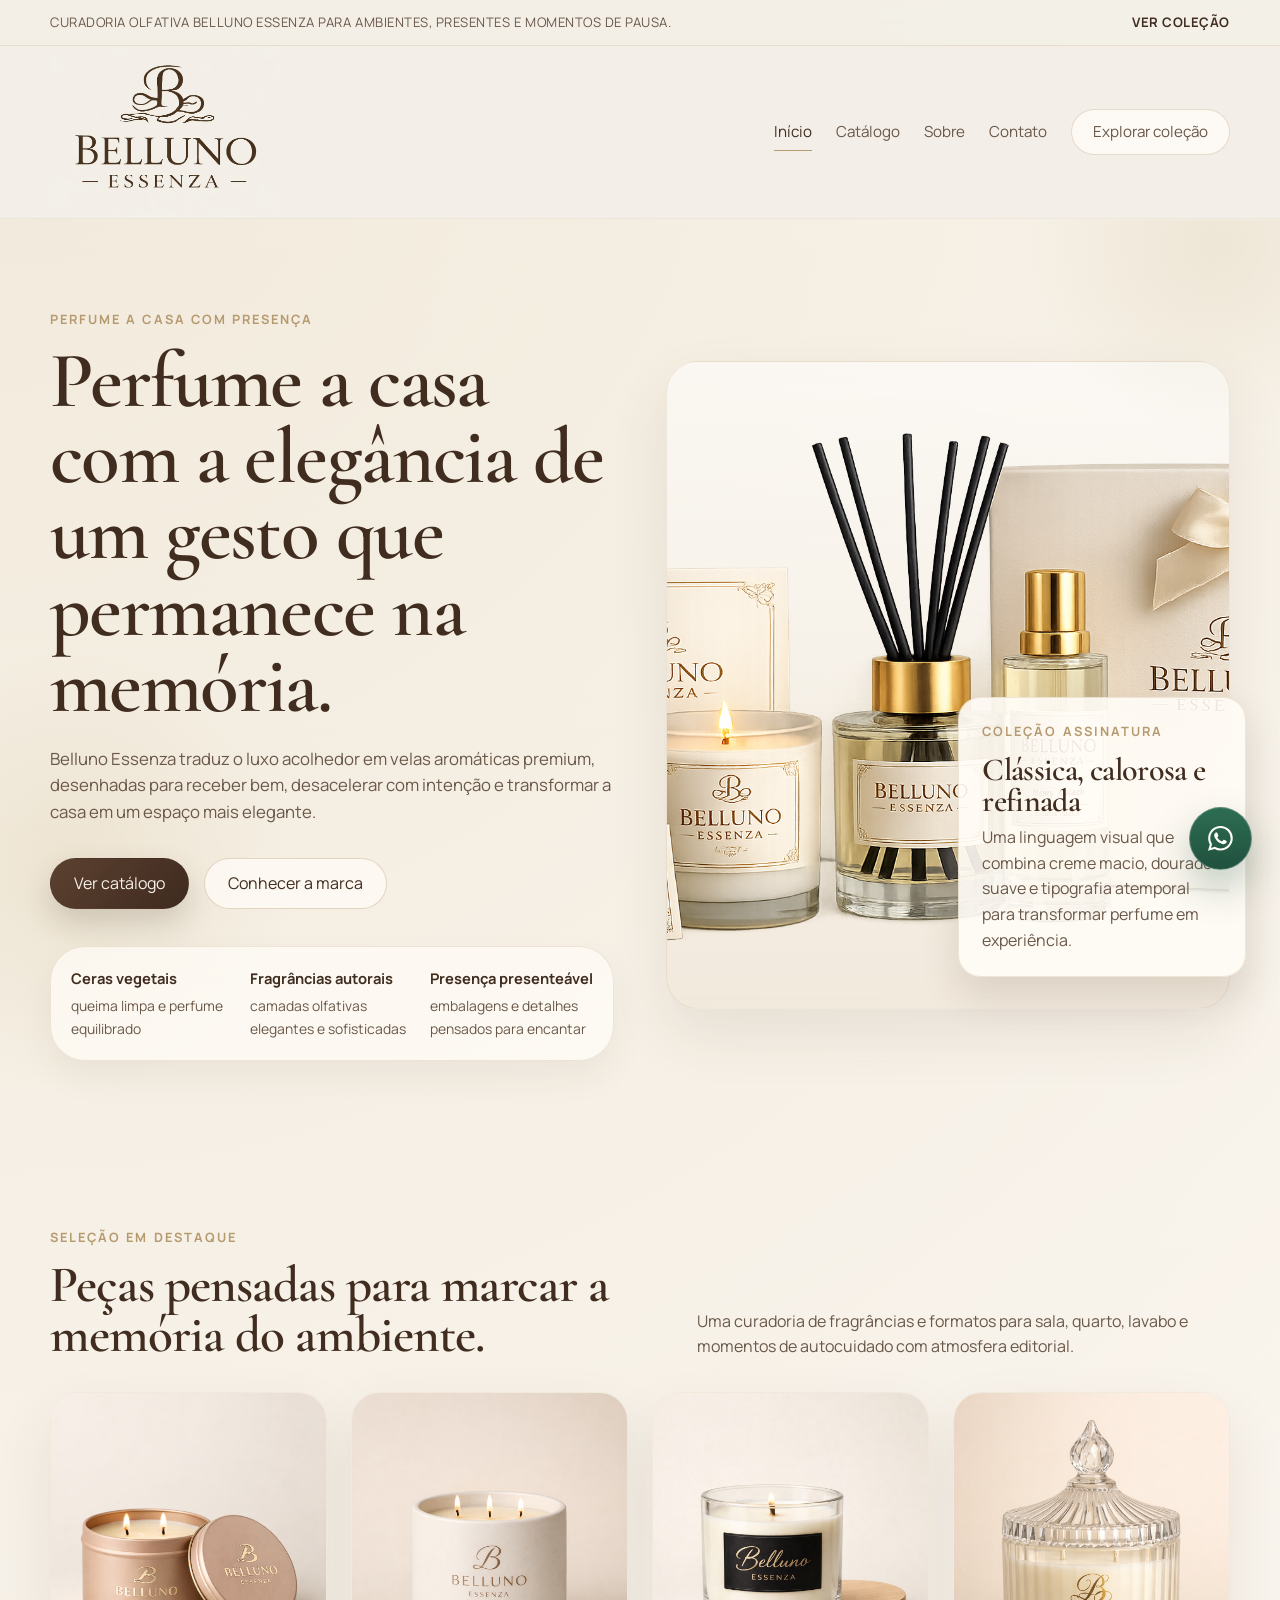
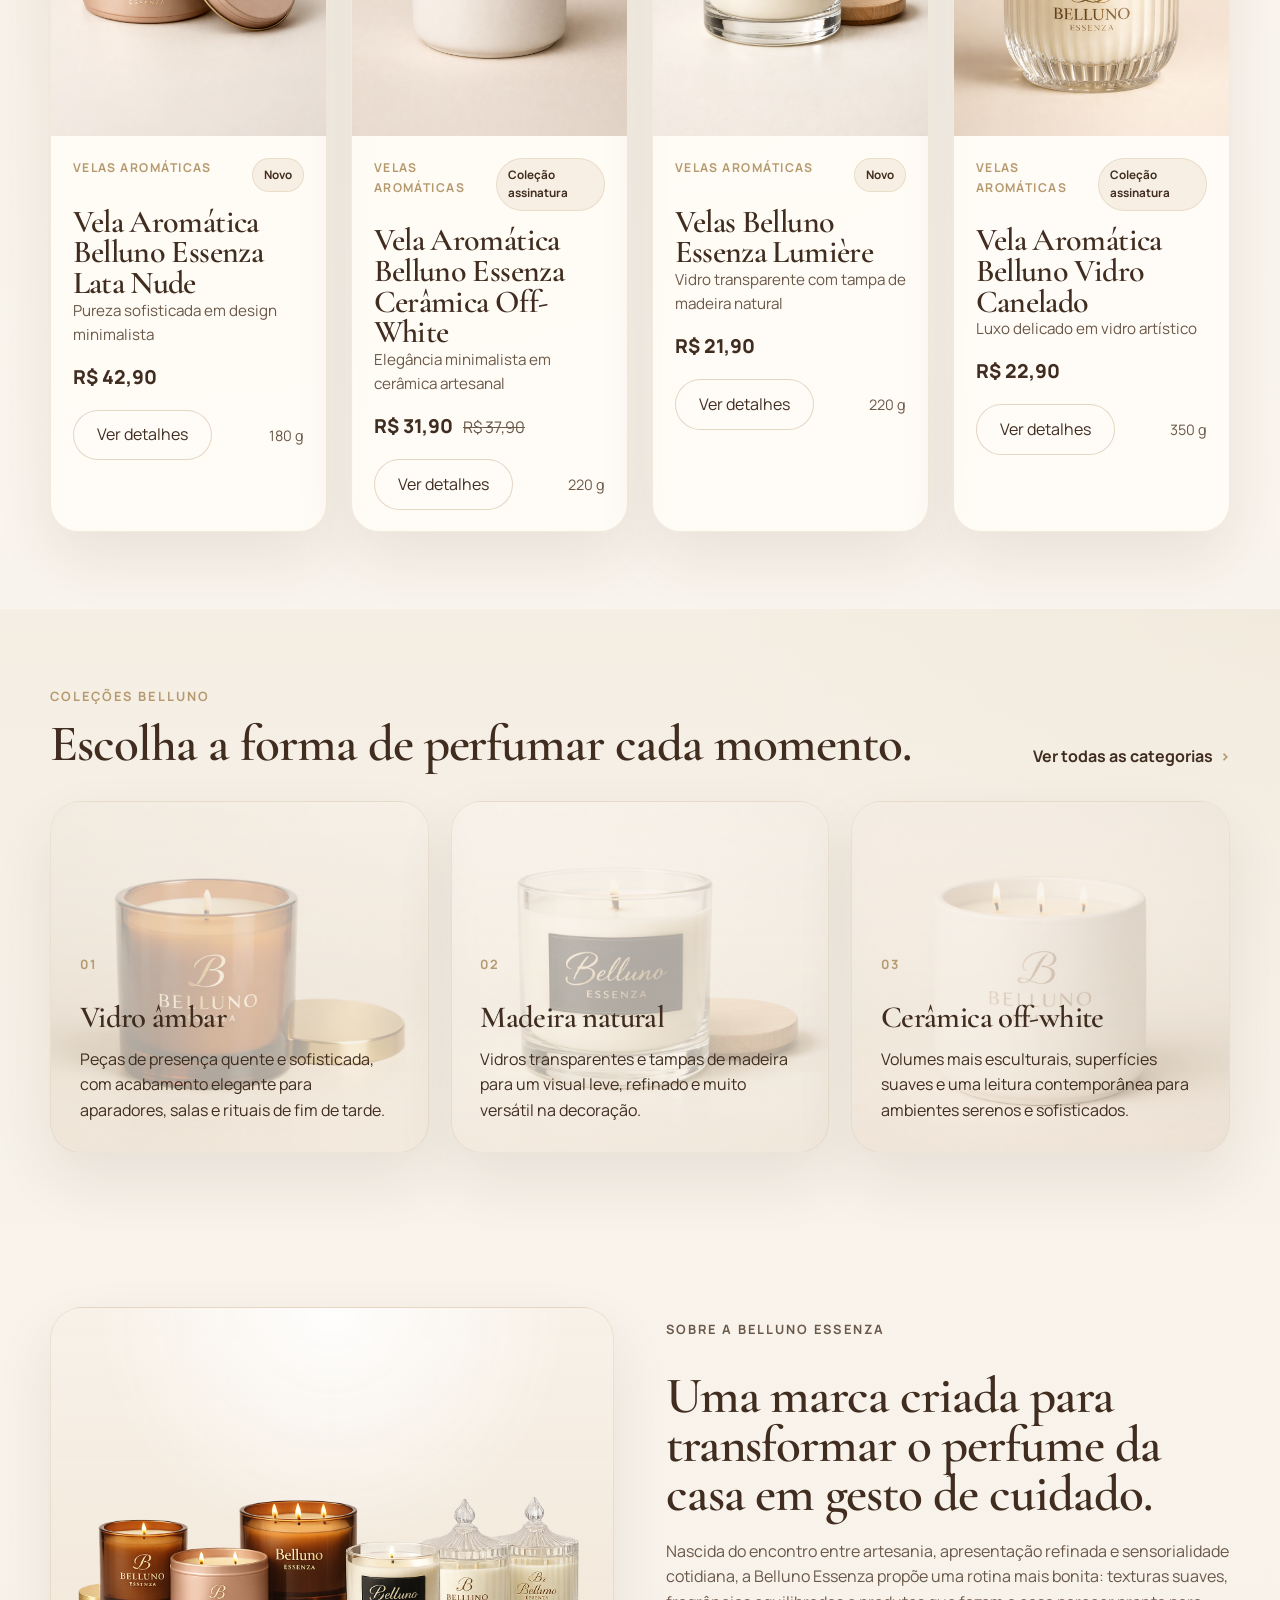
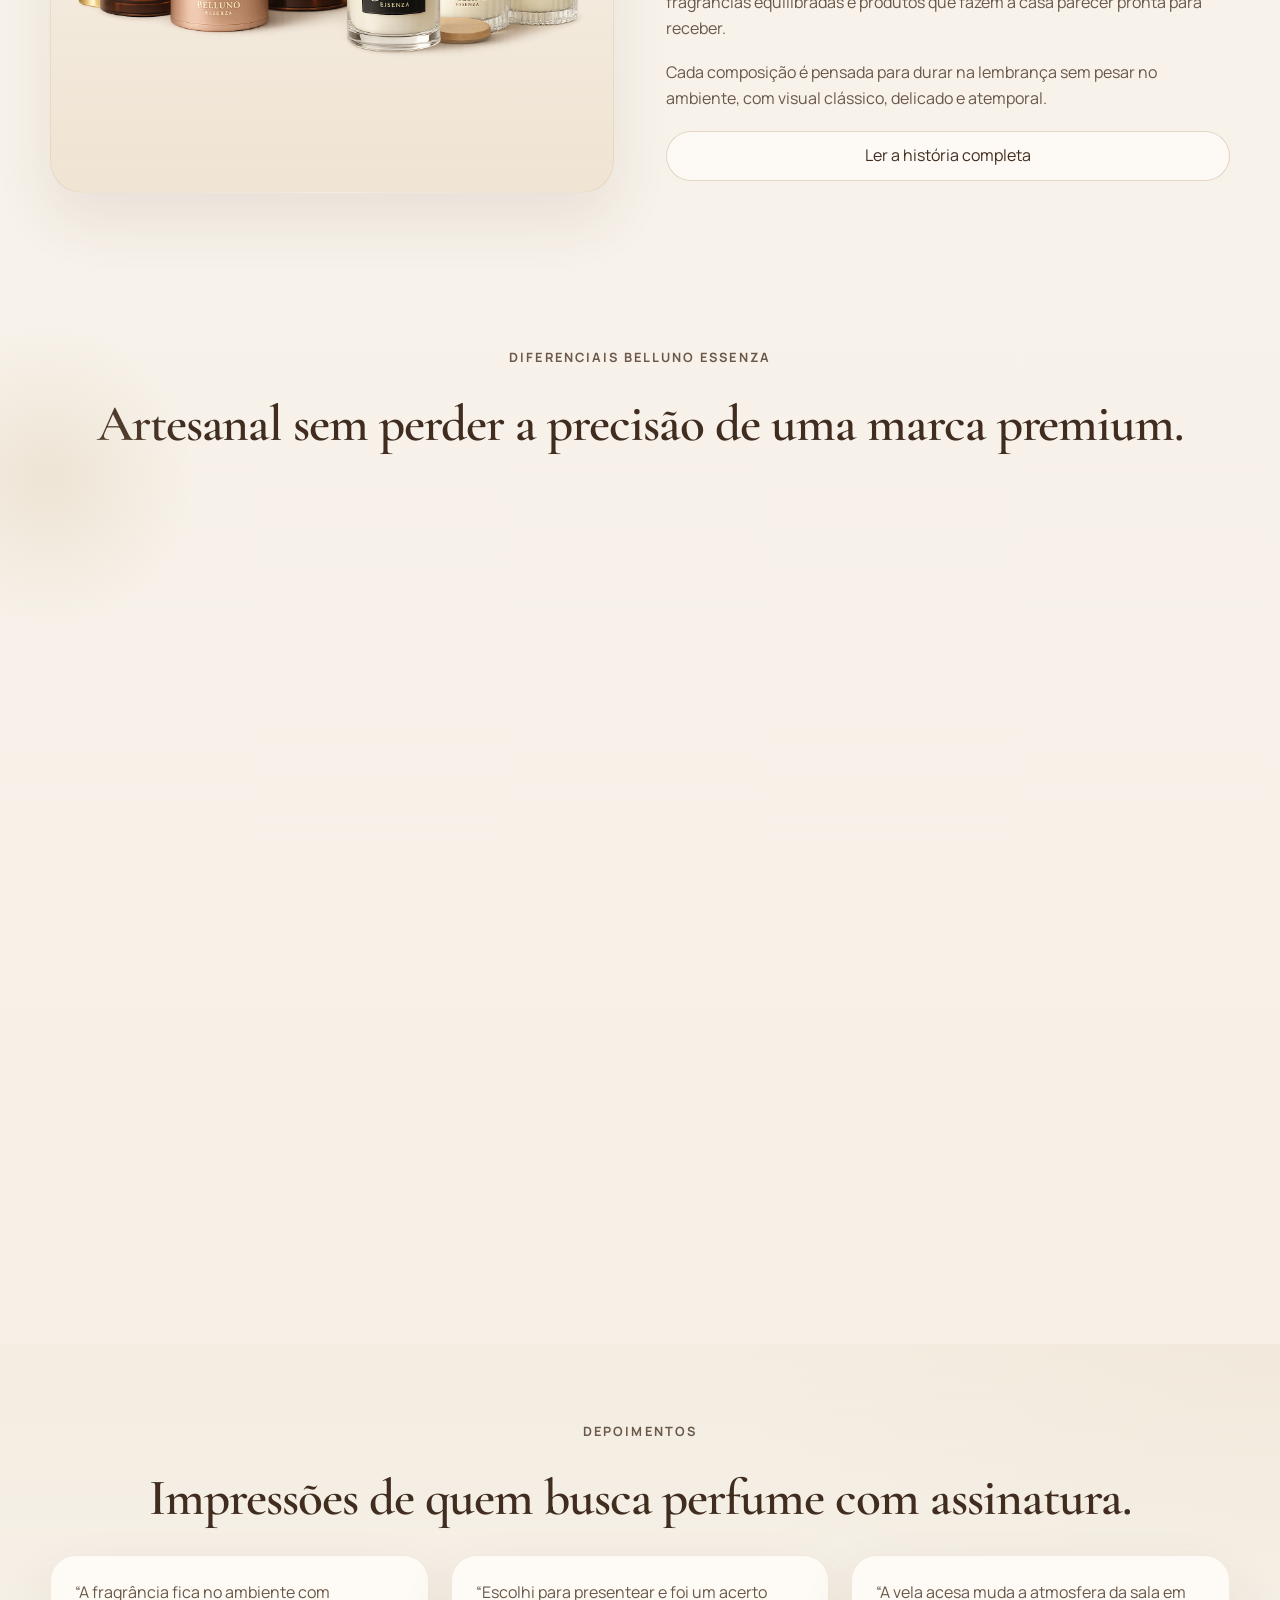
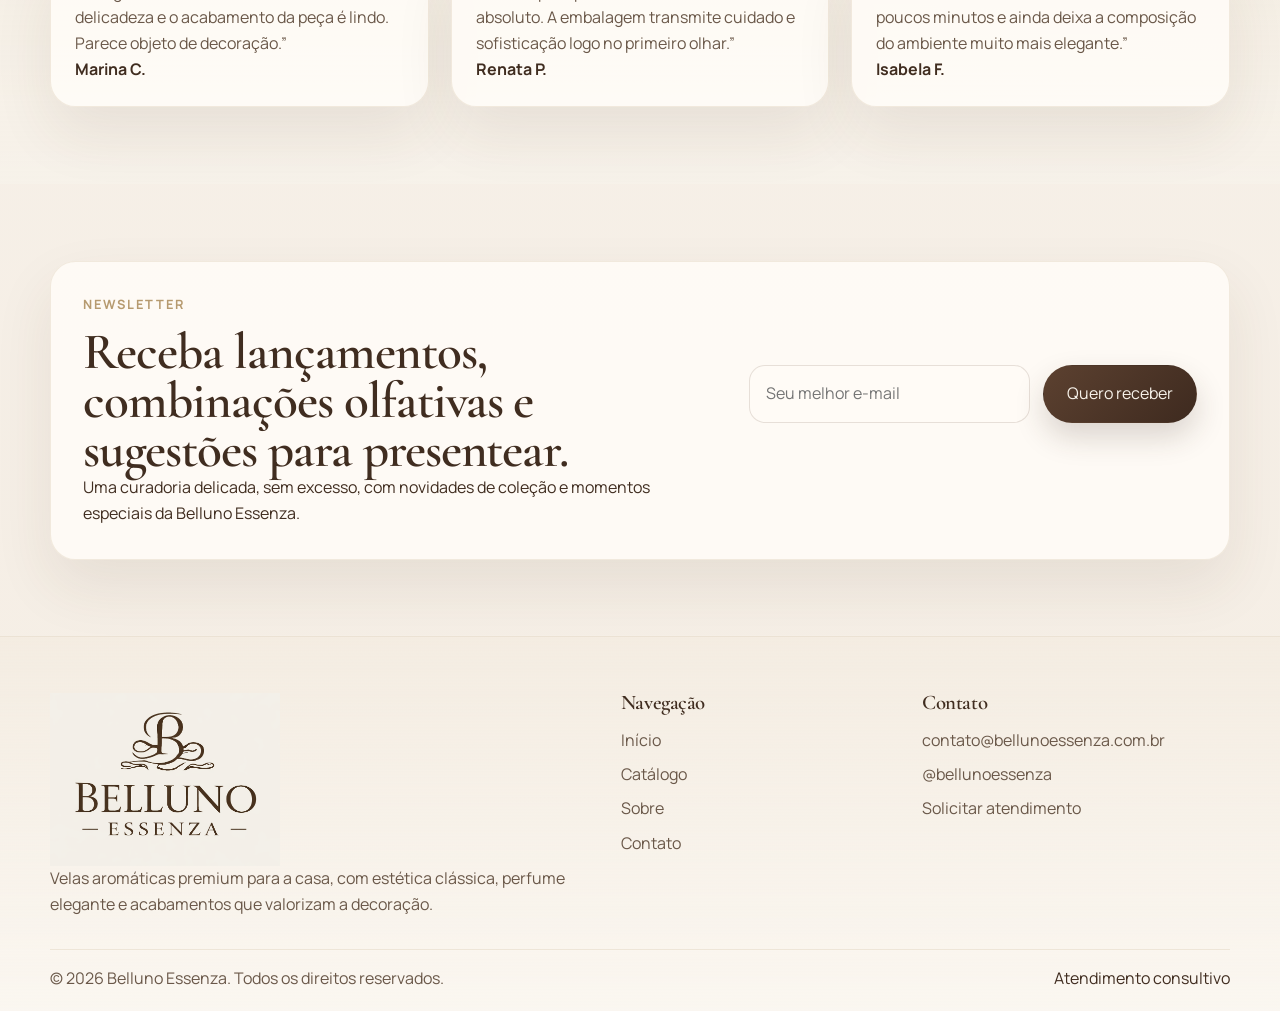
==== index.html @ 07e6264b "Initial website" ====
<!DOCTYPE html>
<html lang="pt-BR">
<head>
  <meta charset="UTF-8">
  <meta name="viewport" content="width=device-width, initial-scale=1.0">
  <title>Belluno Essenza | Velas aromáticas premium para a casa</title>
  <meta name="description" content="Belluno Essenza reúne velas aromáticas premium em vidro, cerâmica e acabamentos refinados para perfumar a casa com elegância.">
  <link rel="canonical" href="https://www.bellunoessenza.com.br/">
  <meta property="og:type" content="website">
  <meta property="og:site_name" content="Belluno Essenza">
  <meta property="og:title" content="Belluno Essenza | Velas aromáticas premium para a casa">
  <meta property="og:description" content="Coleções sensoriais com estética clássica, acabamentos refinados e presença sofisticada para presentear e perfumar a casa.">
  <meta property="og:url" content="https://www.bellunoessenza.com.br/">
  <meta property="og:image" content="https://www.bellunoessenza.com.br/assets/branding/hero-lifestyle.png">
  <meta name="twitter:card" content="summary_large_image">
  <link rel="icon" type="image/png" href="assets/icons/favicon.png">
  <link rel="preconnect" href="https://fonts.googleapis.com">
  <link rel="preconnect" href="https://fonts.gstatic.com" crossorigin>
  <link href="https://fonts.googleapis.com/css2?family=Cormorant+Garamond:wght@400;500;600;700&family=Manrope:wght@400;500;600;700&display=swap" rel="stylesheet">
  <link rel="stylesheet" href="style.css">
  <script defer src="data/produtos-data.js"></script>
  <script defer src="main.js"></script>
  <script type="application/ld+json">
    {
      "@context": "https://schema.org",
      "@type": "Organization",
      "name": "Belluno Essenza",
      "url": "https://www.bellunoessenza.com.br/",
      "logo": "https://www.bellunoessenza.com.br/assets/branding/logo-principal.png",
      "email": "contato@bellunoessenza.com.br",
      "sameAs": [
        "https://www.instagram.com/bellunoessenza/"
      ]
    }
  </script>
</head>
<body data-page="home">
  <div class="topbar">
    <div class="container topbar-inner">
      <p>Curadoria olfativa Belluno Essenza para ambientes, presentes e momentos de pausa.</p>
      <a href="catalogo.html">Ver coleção</a>
    </div>
  </div>

  <header class="site-header" id="site-header">
    <div class="container header-inner">
      <a class="brand" href="index.html" aria-label="Belluno Essenza - página inicial">
        <img src="assets/branding/logo-principal.png" alt="Logo Belluno Essenza">
      </a>
      <button class="menu-toggle" type="button" aria-expanded="false" aria-controls="site-nav">
        <span></span>
        <span></span>
        <span></span>
        <span class="sr-only">Abrir menu</span>
      </button>
      <nav class="site-nav" id="site-nav" aria-label="Navegação principal">
        <a class="is-active" href="index.html">Início</a>
        <a href="catalogo.html">Catálogo</a>
        <a href="sobre.html">Sobre</a>
        <a href="contato.html">Contato</a>
        <a class="nav-cta" href="catalogo.html">Explorar coleção</a>
      </nav>
    </div>
  </header>

  <main>
    <section class="hero hero-home">
      <div class="container hero-grid">
        <div class="hero-copy reveal">
          <p class="eyebrow">Perfume a casa com presença</p>
          <h1>Perfume a casa com a elegância de um gesto que permanece na memória.</h1>
          <p class="hero-lead">Belluno Essenza traduz o luxo acolhedor em velas aromáticas premium, desenhadas para receber bem, desacelerar com intenção e transformar a casa em um espaço mais elegante.</p>
          <div class="hero-actions">
            <a class="button button-primary" href="catalogo.html">Ver catálogo</a>
            <a class="button button-secondary" href="sobre.html">Conhecer a marca</a>
          </div>
          <ul class="hero-metrics" aria-label="Diferenciais Belluno Essenza">
            <li>
              <strong>Ceras vegetais</strong>
              <span>queima limpa e perfume equilibrado</span>
            </li>
            <li>
              <strong>Fragrâncias autorais</strong>
              <span>camadas olfativas elegantes e sofisticadas</span>
            </li>
            <li>
              <strong>Presença presenteável</strong>
              <span>embalagens e detalhes pensados para encantar</span>
            </li>
          </ul>
        </div>
        <div class="hero-visual reveal">
          <div class="hero-image-frame">
            <img src="assets/branding/hero-lifestyle.png" alt="Coleção Belluno Essenza com vela, difusor e embalagem presenteável">
          </div>
          <div class="floating-note">
            <p class="note-label">Coleção assinatura</p>
            <h2>Clássica, calorosa e refinada</h2>
            <p>Uma linguagem visual que combina creme macio, dourado suave e tipografia atemporal para transformar perfume em experiência.</p>
          </div>
        </div>
      </div>
    </section>

    <section class="section">
      <div class="container">
        <div class="section-heading">
          <div>
            <p class="eyebrow">Seleção em destaque</p>
            <h2>Peças pensadas para marcar a memória do ambiente.</h2>
          </div>
          <p>Uma curadoria de fragrâncias e formatos para sala, quarto, lavabo e momentos de autocuidado com atmosfera editorial.</p>
        </div>
        <div id="featured-products" class="product-grid product-grid-featured" aria-live="polite"></div>
      </div>
    </section>

    <section class="section section-soft">
      <div class="container">
        <div class="section-heading">
          <div>
            <p class="eyebrow">Coleções Belluno</p>
            <h2>Escolha a forma de perfumar cada momento.</h2>
          </div>
          <a class="text-link" href="catalogo.html">Ver todas as categorias</a>
        </div>
        <div class="collection-grid">
          <a class="collection-card collection-card-candle reveal" href="catalogo.html?busca=ambar">
            <span class="collection-index">01</span>
            <h3>Vidro âmbar</h3>
            <p>Peças de presença quente e sofisticada, com acabamento elegante para aparadores, salas e rituais de fim de tarde.</p>
          </a>
          <a class="collection-card collection-card-diffuser reveal" href="catalogo.html?busca=madeira">
            <span class="collection-index">02</span>
            <h3>Madeira natural</h3>
            <p>Vidros transparentes e tampas de madeira para um visual leve, refinado e muito versátil na decoração.</p>
          </a>
          <a class="collection-card collection-card-spray reveal" href="catalogo.html?busca=ceramica">
            <span class="collection-index">03</span>
            <h3>Cerâmica off-white</h3>
            <p>Volumes mais esculturais, superfícies suaves e uma leitura contemporânea para ambientes serenos e sofisticados.</p>
          </a>
        </div>
      </div>
    </section>

    <section class="section">
      <div class="container split-layout">
        <div class="split-media split-media-collection reveal">
          <img src="assets/branding/colecao-completa.png" alt="Coleção completa Belluno Essenza em composição premium com a linha de produtos da marca">
        </div>
        <div class="split-copy reveal">
          <p class="eyebrow">Sobre a Belluno Essenza</p>
          <h2>Uma marca criada para transformar o perfume da casa em gesto de cuidado.</h2>
          <p>Nascida do encontro entre artesania, apresentação refinada e sensorialidade cotidiana, a Belluno Essenza propõe uma rotina mais bonita: texturas suaves, fragrâncias equilibradas e produtos que fazem a casa parecer pronta para receber.</p>
          <p>Cada composição é pensada para durar na lembrança sem pesar no ambiente, com visual clássico, delicado e atemporal.</p>
          <a class="button button-secondary" href="sobre.html">Ler a história completa</a>
        </div>
      </div>
    </section>

    <section class="section section-ornament">
      <div class="container">
        <div class="section-heading centered">
          <p class="eyebrow">Diferenciais Belluno Essenza</p>
          <h2>Artesanal sem perder a precisão de uma marca premium.</h2>
        </div>
        <div class="benefits-grid">
          <article class="benefit-card reveal">
            <h3>Estética clássica</h3>
            <p>Uma direção visual inspirada em etiquetas finas, marchetaria delicada e um luxo acolhedor que nunca parece excessivo.</p>
          </article>
          <article class="benefit-card reveal">
            <h3>Fragrâncias equilibradas</h3>
            <p>Notas de abertura luminosas, corpo elegante e fundo macio para perfumar o espaço com assinatura e sutileza.</p>
          </article>
          <article class="benefit-card reveal">
            <h3>Materiais selecionados</h3>
            <p>Ceras vegetais, pavios de boa performance e apresentação pensada para compor aparadores, mesas e lavabos.</p>
          </article>
          <article class="benefit-card reveal">
            <h3>Presente com intenção</h3>
            <p>Peças que funcionam como cuidado pessoal, presente elegante ou detalhe memorável para anfitriões e ocasiões especiais.</p>
          </article>
        </div>
      </div>
    </section>

    <section class="section">
      <div class="container sensory-panel">
        <div class="sensory-copy reveal">
          <p class="eyebrow">Atmosfera editorial</p>
          <h2>Perfume, luz e textura para compor uma casa com presença serena.</h2>
          <p>Do acendimento da vela ao gesto de borrifar um tecido, Belluno Essenza transforma hábitos simples em rituais de pausa. A proposta é sensorial, feminina sem excesso, calorosa e sofisticada na medida.</p>
          <blockquote>“Uma casa perfumada com elegância muda o ritmo do ambiente e o modo como recebemos o dia.”</blockquote>
        </div>
        <div class="sensory-media reveal">
          <img src="assets/branding/hero-lifestyle.png" alt="Produtos Belluno Essenza em composição sofisticada">
        </div>
      </div>
    </section>

    <section class="section section-soft">
      <div class="container">
        <div class="section-heading centered">
          <p class="eyebrow">Depoimentos</p>
          <h2>Impressões de quem busca perfume com assinatura.</h2>
        </div>
        <div class="testimonials-grid">
          <article class="testimonial-card reveal">
            <p>“A fragrância fica no ambiente com delicadeza e o acabamento da peça é lindo. Parece objeto de decoração.”</p>
            <strong>Marina C.</strong>
          </article>
          <article class="testimonial-card reveal">
            <p>“Escolhi para presentear e foi um acerto absoluto. A embalagem transmite cuidado e sofisticação logo no primeiro olhar.”</p>
            <strong>Renata P.</strong>
          </article>
          <article class="testimonial-card reveal">
            <p>“A vela acesa muda a atmosfera da sala em poucos minutos e ainda deixa a composição do ambiente muito mais elegante.”</p>
            <strong>Isabela F.</strong>
          </article>
        </div>
      </div>
    </section>

    <section class="section">
      <div class="container newsletter-panel">
        <div class="newsletter-copy">
          <p class="eyebrow">Newsletter</p>
          <h2>Receba lançamentos, combinações olfativas e sugestões para presentear.</h2>
          <p>Uma curadoria delicada, sem excesso, com novidades de coleção e momentos especiais da Belluno Essenza.</p>
        </div>
        <form class="newsletter-form" data-newsletter-form>
          <label for="newsletter-email" class="sr-only">Seu melhor e-mail</label>
          <input id="newsletter-email" name="email" type="email" placeholder="Seu melhor e-mail" required>
          <button class="button button-primary" type="submit">Quero receber</button>
          <p class="form-feedback" aria-live="polite"></p>
        </form>
      </div>
    </section>
  </main>

  <footer class="site-footer">
    <div class="container footer-grid">
      <div>
        <a class="footer-brand" href="index.html">
          <img src="assets/branding/logo-principal.png" alt="Logo Belluno Essenza">
        </a>
        <p>Velas aromáticas premium para a casa, com estética clássica, perfume elegante e acabamentos que valorizam a decoração.</p>
      </div>
      <div>
        <h3>Navegação</h3>
        <ul>
          <li><a href="index.html">Início</a></li>
          <li><a href="catalogo.html">Catálogo</a></li>
          <li><a href="sobre.html">Sobre</a></li>
          <li><a href="contato.html">Contato</a></li>
        </ul>
      </div>
      <div>
        <h3>Contato</h3>
        <ul>
          <li><a href="mailto:contato@bellunoessenza.com.br">contato@bellunoessenza.com.br</a></li>
          <li><a href="https://www.instagram.com/bellunoessenza/" target="_blank" rel="noreferrer">@bellunoessenza</a></li>
          <li><a href="contato.html">Solicitar atendimento</a></li>
        </ul>
      </div>
    </div>
    <div class="container footer-bottom">
      <p>&copy; <span id="current-year"></span> Belluno Essenza. Todos os direitos reservados.</p>
      <a href="contato.html">Atendimento consultivo</a>
    </div>
  </footer>
</body>
</html>
---- style.css ----
:root {
  --bg: #f7f2ea;
  --bg-alt: #efe7da;
  --logo-bg: #f3efe8;
  --surface: rgba(255, 252, 247, 0.9);
  --surface-strong: #fffaf4;
  --surface-dark: #4b3527;
  --text: #402d20;
  --text-soft: #6a5849;
  --text-inverse: #f7f2ea;
  --line: rgba(87, 60, 39, 0.14);
  --line-strong: rgba(87, 60, 39, 0.22);
  --gold: #cfbd95;
  --gold-soft: #dfd1b2;
  --gold-deep: #b69a6f;
  --shadow: 0 26px 60px rgba(76, 52, 33, 0.09);
  --shadow-soft: 0 16px 35px rgba(76, 52, 33, 0.06);
  --radius-sm: 1rem;
  --radius-md: 1.6rem;
  --radius-lg: 2.2rem;
  --radius-pill: 999px;
  --container: 1180px;
  --font-serif: "Cormorant Garamond", Georgia, serif;
  --font-sans: "Manrope", "Segoe UI", sans-serif;
  --transition: 220ms ease;
  --whatsapp: #2d6d53;
  --whatsapp-dark: #20513e;
}

*,
*::before,
*::after {
  box-sizing: border-box;
}

html {
  scroll-behavior: smooth;
}

body {
  margin: 0;
  font-family: var(--font-sans);
  color: var(--text);
  background:
    radial-gradient(circle at top left, rgba(223, 209, 178, 0.35), transparent 35%),
    linear-gradient(180deg, #fbf7f1 0%, #f5eee5 100%);
  line-height: 1.6;
  -webkit-font-smoothing: antialiased;
}

body.nav-open {
  overflow: hidden;
}

img {
  display: block;
  max-width: 100%;
}

a {
  color: inherit;
  text-decoration: none;
}

button,
input,
select,
textarea {
  font: inherit;
  color: inherit;
}

button {
  border: 0;
  background: none;
  padding: 0;
  cursor: pointer;
}

input,
select,
textarea {
  width: 100%;
  border: 1px solid var(--line);
  border-radius: 1rem;
  background: rgba(255, 251, 246, 0.96);
  padding: 0.95rem 1rem;
  transition: border-color var(--transition), box-shadow var(--transition), background-color var(--transition);
}

input:focus-visible,
select:focus-visible,
textarea:focus-visible,
button:focus-visible,
a:focus-visible {
  outline: none;
  border-color: var(--gold-deep);
  box-shadow: 0 0 0 4px rgba(207, 189, 149, 0.22);
}

textarea {
  resize: vertical;
}

::selection {
  background: rgba(182, 154, 111, 0.24);
}

.container {
  width: min(var(--container), calc(100% - 2rem));
  margin: 0 auto;
}

.sr-only {
  position: absolute;
  width: 1px;
  height: 1px;
  padding: 0;
  margin: -1px;
  overflow: hidden;
  clip: rect(0, 0, 0, 0);
  white-space: nowrap;
  border: 0;
}

.topbar {
  position: relative;
  z-index: 20;
  border-bottom: 1px solid rgba(207, 189, 149, 0.35);
  background: rgba(243, 239, 232, 0.88);
  backdrop-filter: blur(10px);
}

.topbar-inner {
  display: flex;
  align-items: center;
  justify-content: space-between;
  gap: 1rem;
  min-height: 2.8rem;
  font-size: 0.82rem;
  letter-spacing: 0.04em;
  text-transform: uppercase;
}

.topbar p {
  margin: 0;
  color: var(--text-soft);
}

.topbar a {
  color: var(--text);
  font-weight: 700;
}

.site-header {
  position: sticky;
  top: 0;
  z-index: 30;
  background: rgba(243, 239, 232, 0.94);
  backdrop-filter: blur(12px);
  border-bottom: 1px solid rgba(207, 189, 149, 0.16);
  transition: background-color var(--transition), box-shadow var(--transition), border-color var(--transition);
}

.site-header.is-scrolled {
  background: rgba(243, 239, 232, 0.98);
  backdrop-filter: blur(12px);
  box-shadow: 0 12px 30px rgba(73, 51, 33, 0.06);
  border-bottom: 1px solid rgba(207, 189, 149, 0.24);
}

.header-inner {
  display: flex;
  align-items: center;
  justify-content: space-between;
  gap: 2rem;
  min-height: 5.8rem;
}

.brand {
  display: inline-flex;
  align-items: center;
}

.brand img,
.footer-brand img {
  width: clamp(150px, 18vw, 238px);
}

.site-nav {
  display: flex;
  align-items: center;
  gap: 1.5rem;
  font-size: 0.95rem;
}

.site-nav a {
  position: relative;
  color: var(--text-soft);
  transition: color var(--transition);
}

.site-nav a:hover,
.site-nav a.is-active {
  color: var(--text);
}

.site-nav a.is-active::after,
.site-nav a:hover::after {
  content: "";
  position: absolute;
  left: 0;
  bottom: -0.45rem;
  width: 100%;
  height: 1px;
  background: var(--gold-deep);
}

.nav-cta {
  display: inline-flex;
  align-items: center;
  justify-content: center;
  min-height: 2.85rem;
  padding: 0 1.3rem;
  border: 1px solid rgba(182, 154, 111, 0.32);
  border-radius: var(--radius-pill);
  color: var(--text);
  background: rgba(255, 252, 247, 0.8);
}

.nav-cta:hover {
  background: #4c3728;
  border-color: #4c3728;
  color: var(--text-inverse);
}

.site-nav .nav-cta::after {
  display: none;
}

.menu-toggle {
  display: none;
  flex-direction: column;
  gap: 0.3rem;
  width: 2.75rem;
  height: 2.75rem;
  align-items: center;
  justify-content: center;
  border: 1px solid rgba(182, 154, 111, 0.25);
  border-radius: 999px;
  background: rgba(255, 251, 246, 0.84);
}

.menu-toggle span {
  display: block;
  width: 1rem;
  height: 1px;
  background: var(--text);
}

.hero {
  position: relative;
  overflow: clip;
}

.hero-home {
  padding: clamp(4.25rem, 7vw, 6.8rem) 0 clamp(4rem, 7vw, 6rem);
}

.hero-home::before,
.hero-home::after {
  content: "";
  position: absolute;
  border-radius: 50%;
  pointer-events: none;
}

.hero-home::before {
  inset: auto auto 6% -12%;
  width: 28rem;
  height: 28rem;
  background: radial-gradient(circle, rgba(223, 209, 178, 0.36), transparent 70%);
}

.hero-home::after {
  inset: -18% -10% auto auto;
  width: 24rem;
  height: 24rem;
  background: radial-gradient(circle, rgba(207, 189, 149, 0.22), transparent 70%);
}

.hero-grid,
.split-layout,
.sensory-panel,
.page-intro-grid,
.contact-layout {
  display: grid;
  grid-template-columns: repeat(2, minmax(0, 1fr));
  gap: clamp(2rem, 4vw, 4.5rem);
  align-items: center;
}

.hero-copy {
  position: relative;
  z-index: 1;
}

.eyebrow,
.note-label,
.collection-index {
  margin: 0 0 0.85rem;
  color: var(--gold-deep);
  font-size: 0.8rem;
  font-weight: 700;
  letter-spacing: 0.16em;
  text-transform: uppercase;
}

h1,
h2,
h3 {
  margin: 0;
  font-family: var(--font-serif);
  font-weight: 600;
  line-height: 0.96;
  letter-spacing: -0.02em;
}

h1 {
  font-size: clamp(3rem, 6.2vw, 5.6rem);
}

h2 {
  font-size: clamp(2.2rem, 4vw, 3.5rem);
}

h3 {
  font-size: clamp(1.45rem, 2.4vw, 2rem);
}

p {
  margin: 0;
}

.hero-lead {
  max-width: 38rem;
  margin-top: 1.35rem;
  font-size: 1.05rem;
  color: var(--text-soft);
}

.hero-actions,
.contact-actions {
  display: flex;
  flex-wrap: wrap;
  gap: 0.9rem;
  margin-top: 2rem;
}

.button {
  display: inline-flex;
  align-items: center;
  justify-content: center;
  min-height: 3.15rem;
  padding: 0 1.45rem;
  border-radius: var(--radius-pill);
  border: 1px solid transparent;
  transition: transform var(--transition), background-color var(--transition), color var(--transition), border-color var(--transition), box-shadow var(--transition);
}

.button:hover {
  transform: translateY(-2px);
}

.button-primary {
  background: linear-gradient(135deg, #5c4130, #3e2a1f);
  color: var(--text-inverse);
  box-shadow: 0 14px 30px rgba(62, 42, 31, 0.18);
}

.button-primary:hover {
  box-shadow: 0 18px 34px rgba(62, 42, 31, 0.22);
}

.button-secondary,
.button-ghost {
  border-color: rgba(182, 154, 111, 0.38);
  background: rgba(255, 252, 247, 0.76);
  color: var(--text);
}

.button-ghost {
  min-height: 2.8rem;
  padding-inline: 1.15rem;
}

.text-link {
  display: inline-flex;
  gap: 0.45rem;
  align-items: center;
  color: var(--text);
  font-weight: 700;
}

.text-link::after {
  content: ">";
  color: var(--gold-deep);
}

.hero-metrics {
  display: grid;
  grid-template-columns: repeat(3, minmax(0, 1fr));
  gap: 1rem;
  padding: 1.25rem;
  margin: 2.35rem 0 0;
  list-style: none;
  border: 1px solid rgba(182, 154, 111, 0.22);
  border-radius: var(--radius-lg);
  background: rgba(255, 252, 247, 0.74);
  box-shadow: var(--shadow-soft);
}

.hero-metrics li {
  display: grid;
  gap: 0.3rem;
}

.hero-metrics strong {
  font-size: 0.92rem;
}

.hero-metrics span {
  font-size: 0.87rem;
  color: var(--text-soft);
}

.hero-visual {
  position: relative;
}

.hero-image-frame,
.split-media,
.sensory-media,
.page-intro-card,
.contact-form-panel,
.contact-card,
.story-card,
.value-card,
.benefit-card,
.testimonial-card,
.collection-card,
.product-card,
.newsletter-panel,
.product-detail-surface,
.detail-card,
.note-card {
  border: 1px solid rgba(182, 154, 111, 0.18);
  box-shadow: var(--shadow);
}

.hero-image-frame {
  overflow: hidden;
  border-radius: 2rem;
  background: linear-gradient(180deg, rgba(255, 255, 255, 0.55), rgba(241, 232, 219, 0.88));
}

.hero-image-frame img {
  width: 100%;
  aspect-ratio: 4 / 4.6;
  object-fit: cover;
}

.floating-note {
  position: absolute;
  right: -1rem;
  bottom: 2rem;
  max-width: 18rem;
  padding: 1.45rem;
  border-radius: 1.4rem;
  background: rgba(255, 252, 247, 0.9);
  border: 1px solid rgba(182, 154, 111, 0.22);
  box-shadow: 0 18px 38px rgba(76, 52, 33, 0.14);
}

.floating-note h2 {
  font-size: 2rem;
  margin-bottom: 0.55rem;
}

.floating-note p:last-child {
  color: var(--text-soft);
}

.section {
  padding: clamp(4rem, 6vw, 6rem) 0;
}

.section-tight-top {
  padding-top: 1.4rem;
}

.section-soft {
  background:
    linear-gradient(180deg, rgba(242, 234, 221, 0.58), rgba(247, 242, 234, 0.92)),
    radial-gradient(circle at top right, rgba(207, 189, 149, 0.18), transparent 40%);
}

.section-ornament {
  position: relative;
  overflow: clip;
}

.section-ornament::before {
  content: "";
  position: absolute;
  inset: 12% auto auto -6rem;
  width: 18rem;
  height: 18rem;
  border-radius: 999px;
  background: radial-gradient(circle, rgba(207, 189, 149, 0.25), transparent 72%);
  pointer-events: none;
}

.section-heading {
  display: flex;
  align-items: end;
  justify-content: space-between;
  gap: 1.2rem 2rem;
  margin-bottom: 2rem;
}

.section-heading > p,
.section-heading > div + p {
  max-width: 34rem;
  color: var(--text-soft);
}

.section-heading.centered {
  text-align: center;
  align-items: center;
  justify-content: center;
  flex-direction: column;
}

.product-grid {
  display: grid;
  gap: 1.5rem;
}

.product-grid-featured {
  grid-template-columns: repeat(4, minmax(0, 1fr));
}

.product-grid-catalog,
.product-grid-related {
  grid-template-columns: repeat(3, minmax(0, 1fr));
}

.product-card {
  display: flex;
  flex-direction: column;
  overflow: hidden;
  border-radius: 1.75rem;
  background: rgba(255, 252, 247, 0.9);
  transition: transform var(--transition), box-shadow var(--transition), border-color var(--transition);
}

.product-card:hover {
  transform: translateY(-6px);
  box-shadow: 0 22px 40px rgba(76, 52, 33, 0.12);
  border-color: rgba(182, 154, 111, 0.26);
}

.product-card-media {
  position: relative;
  overflow: hidden;
  aspect-ratio: 4 / 5;
  background:
    radial-gradient(circle at top, rgba(255, 255, 255, 0.85), transparent 42%),
    linear-gradient(180deg, #f8f1e8, #efe3d2);
}

.product-card-media img {
  width: 100%;
  height: 100%;
  object-fit: cover;
  object-position: center center;
  transition: transform 420ms ease;
}

.product-card:hover .product-card-media img {
  transform: scale(1.03);
}

.product-card-body {
  display: grid;
  gap: 0.9rem;
  padding: 1.35rem;
}

.product-card-top {
  display: flex;
  justify-content: space-between;
  gap: 0.8rem;
  align-items: start;
}

.product-category {
  display: inline-flex;
  align-items: center;
  gap: 0.35rem;
  font-size: 0.76rem;
  letter-spacing: 0.12em;
  text-transform: uppercase;
  color: var(--gold-deep);
  font-weight: 700;
}

.badge {
  display: inline-flex;
  align-items: center;
  padding: 0.42rem 0.7rem;
  border-radius: var(--radius-pill);
  background: rgba(207, 189, 149, 0.18);
  border: 1px solid rgba(182, 154, 111, 0.22);
  font-size: 0.73rem;
  font-weight: 700;
  color: var(--text);
}

.product-card h3 {
  font-size: 2rem;
}

.product-subtitle {
  color: var(--text-soft);
  font-size: 0.95rem;
}

.product-price-row {
  display: flex;
  gap: 0.65rem;
  flex-wrap: wrap;
  align-items: baseline;
}

.price-current {
  font-size: 1.2rem;
  font-weight: 800;
}

.price-old {
  color: var(--text-soft);
  text-decoration: line-through;
}

.product-card-actions {
  display: flex;
  align-items: center;
  justify-content: space-between;
  gap: 1rem;
  margin-top: 0.2rem;
}

.product-meta {
  color: var(--text-soft);
  font-size: 0.9rem;
}

.collection-grid,
.benefits-grid,
.testimonials-grid,
.story-grid,
.values-grid,
.notes-grid,
.detail-grid {
  display: grid;
  gap: 1.35rem;
}

.collection-grid {
  grid-template-columns: repeat(3, minmax(0, 1fr));
}

.collection-card {
  position: relative;
  display: grid;
  align-content: end;
  gap: 0.9rem;
  min-height: 22rem;
  padding: 1.8rem;
  overflow: hidden;
  border-radius: 1.9rem;
  background: linear-gradient(180deg, rgba(255, 255, 255, 0.2), rgba(241, 232, 219, 0.98));
}

.collection-card::before {
  content: "";
  position: absolute;
  inset: 0;
  background-position: center;
  background-repeat: no-repeat;
  background-size: cover;
  opacity: 0.3;
  transition: transform 600ms ease;
}

.collection-card:hover::before {
  transform: scale(1.05);
}

.collection-card > * {
  position: relative;
  z-index: 1;
}

.collection-card-candle::before {
  background-image: url("assets/produtos/vela-aromatica-ambar-belluno-essenza.png");
}

.collection-card-diffuser::before {
  background-image: url("assets/produtos/vela-aromatica-vidro-transparente-madeira-belluno.png");
}

.collection-card-spray::before {
  background-image: url("assets/produtos/vela-ceramica-off-white-belluno-essenza.png");
}

.split-media,
.sensory-media {
  overflow: hidden;
  border-radius: 2rem;
  background: rgba(255, 252, 247, 0.72);
}

.split-media img,
.sensory-media img {
  width: 100%;
  height: 100%;
  min-height: 20rem;
  object-fit: cover;
}

.split-media-collection {
  display: flex;
  align-items: center;
  justify-content: center;
  min-height: clamp(22rem, 38vw, 32rem);
  padding: clamp(1rem, 2vw, 1.5rem);
  background:
    radial-gradient(circle at top, rgba(255, 255, 255, 0.92), transparent 42%),
    linear-gradient(180deg, rgba(248, 241, 232, 0.98), rgba(239, 227, 210, 0.95));
}

.split-media-collection img {
  height: auto;
  min-height: 0;
  aspect-ratio: auto;
  object-fit: contain;
  object-position: center center;
}

.split-copy,
.sensory-copy {
  display: grid;
  gap: 1.2rem;
}

.split-copy p,
.sensory-copy p,
.story-card p,
.value-card p,
.benefit-card p,
.testimonial-card p,
.page-intro-card p,
.contact-card p {
  color: var(--text-soft);
}

blockquote {
  margin: 0;
  padding-left: 1.25rem;
  border-left: 2px solid rgba(182, 154, 111, 0.5);
  font-family: var(--font-serif);
  font-size: 1.55rem;
  color: var(--text);
}

.benefits-grid {
  grid-template-columns: repeat(4, minmax(0, 1fr));
}

.benefit-card,
.testimonial-card,
.story-card,
.value-card,
.page-intro-card,
.contact-card,
.contact-form-panel,
.newsletter-panel,
.detail-card,
.note-card,
.product-detail-surface {
  border-radius: 1.6rem;
  background: rgba(255, 252, 247, 0.88);
}

.benefit-card,
.testimonial-card,
.story-card,
.value-card,
.contact-card,
.detail-card,
.note-card {
  padding: 1.5rem;
}

.testimonials-grid,
.story-grid {
  grid-template-columns: repeat(3, minmax(0, 1fr));
}

.testimonial-card strong {
  color: var(--text);
}

.newsletter-panel {
  display: flex;
  align-items: center;
  justify-content: space-between;
  gap: 2rem;
  padding: 2rem;
}

.newsletter-copy {
  max-width: 38rem;
}

.newsletter-form {
  display: grid;
  grid-template-columns: minmax(16rem, 1fr) auto;
  gap: 0.8rem;
  min-width: min(100%, 28rem);
}

.newsletter-form .form-feedback,
.contact-form .form-feedback {
  grid-column: 1 / -1;
  min-height: 1.2rem;
  color: var(--gold-deep);
  font-size: 0.9rem;
}

.form-followup {
  display: flex;
  align-items: center;
  gap: 0.8rem;
}

.site-footer {
  padding: 3.5rem 0 1.2rem;
  border-top: 1px solid rgba(182, 154, 111, 0.22);
  background: linear-gradient(180deg, rgba(242, 234, 221, 0.45), rgba(251, 247, 241, 0.95));
}

.footer-grid {
  display: grid;
  grid-template-columns: 1.4fr 0.7fr 0.8fr;
  gap: 2rem;
  padding-bottom: 2rem;
}

.footer-grid p,
.footer-grid li,
.footer-bottom p {
  color: var(--text-soft);
}

.footer-grid h3 {
  font-size: 1.3rem;
  margin-bottom: 0.9rem;
}

.footer-grid ul {
  display: grid;
  gap: 0.55rem;
  padding: 0;
  margin: 0;
  list-style: none;
}

.footer-bottom {
  display: flex;
  align-items: center;
  justify-content: space-between;
  gap: 1rem;
  padding-top: 1rem;
  border-top: 1px solid rgba(182, 154, 111, 0.18);
}

.page-intro {
  padding: clamp(3.8rem, 6vw, 5.6rem) 0 2rem;
}

.page-intro.page-intro-compact {
  padding: 1.6rem 0 0;
}

.page-intro-grid,
.page-intro-about .split-layout {
  align-items: start;
}

.page-intro-card {
  padding: 1.6rem;
}

.page-intro-card strong {
  display: block;
  margin-bottom: 0.55rem;
  font-size: 1.05rem;
}

.catalog-toolbar,
.catalog-meta,
.field-row {
  display: grid;
  gap: 1rem;
}

.catalog-toolbar {
  grid-template-columns: minmax(0, 1.35fr) repeat(3, minmax(0, 1fr));
  align-items: end;
  padding: 1.5rem;
  border-radius: 1.7rem;
  background: rgba(255, 252, 247, 0.82);
  border: 1px solid rgba(182, 154, 111, 0.18);
  box-shadow: var(--shadow-soft);
}

.field-group {
  display: grid;
  gap: 0.5rem;
}

.field-group label {
  font-size: 0.85rem;
  font-weight: 700;
  color: var(--text);
}

.catalog-meta {
  grid-template-columns: 1fr auto;
  align-items: center;
  margin: 1rem 0 1.6rem;
}

.catalog-meta p {
  color: var(--text-soft);
}

.empty-state,
.loading-block {
  padding: 2rem;
  text-align: center;
  border-radius: 1.75rem;
  border: 1px solid rgba(182, 154, 111, 0.2);
  background: rgba(255, 252, 247, 0.82);
  box-shadow: var(--shadow-soft);
}

.breadcrumb {
  display: flex;
  flex-wrap: wrap;
  gap: 0.55rem;
  font-size: 0.92rem;
  color: var(--text-soft);
}

.breadcrumb a:hover {
  color: var(--text);
}

.product-detail-surface {
  padding: clamp(1.5rem, 3vw, 2rem);
}

.product-layout {
  display: grid;
  grid-template-columns: minmax(0, 1.1fr) minmax(0, 0.9fr);
  gap: clamp(1.8rem, 4vw, 3.5rem);
  align-items: start;
}

.product-gallery {
  display: grid;
  gap: 1rem;
}

.product-main-image {
  overflow: hidden;
  border-radius: 2rem;
  border: 1px solid rgba(182, 154, 111, 0.2);
  background: linear-gradient(180deg, #faf4eb, #efe2cf);
}

.product-main-image img {
  width: 100%;
  aspect-ratio: 4 / 4.8;
  object-fit: cover;
  object-position: center center;
}

.product-thumbs {
  display: grid;
  grid-template-columns: repeat(4, minmax(0, 1fr));
  gap: 0.8rem;
}

.product-thumb {
  overflow: hidden;
  border-radius: 1rem;
  border: 1px solid rgba(182, 154, 111, 0.18);
  background: rgba(255, 252, 247, 0.85);
  transition: transform var(--transition), border-color var(--transition), box-shadow var(--transition);
}

.product-thumb img {
  width: 100%;
  aspect-ratio: 1;
  object-fit: cover;
}

.product-thumb.is-active,
.product-thumb:hover {
  transform: translateY(-2px);
  border-color: rgba(182, 154, 111, 0.5);
  box-shadow: var(--shadow-soft);
}

.product-summary {
  display: grid;
  gap: 1.15rem;
}

.product-summary .badge {
  width: fit-content;
}

.product-summary h1 {
  font-size: clamp(3rem, 5vw, 4.25rem);
}

.price-stack {
  display: flex;
  align-items: baseline;
  gap: 0.75rem;
  flex-wrap: wrap;
}

.price-stack .price-current {
  font-size: clamp(1.6rem, 2vw, 2rem);
}

.product-long-copy,
.product-spec-line,
.product-summary p {
  color: var(--text-soft);
}

.product-meta-grid {
  display: grid;
  grid-template-columns: repeat(2, minmax(0, 1fr));
  gap: 0.9rem;
}

.product-meta-item {
  padding: 1rem 1.1rem;
  border-radius: 1.2rem;
  border: 1px solid rgba(182, 154, 111, 0.18);
  background: rgba(250, 245, 238, 0.9);
}

.product-meta-item strong {
  display: block;
  margin-bottom: 0.25rem;
  font-size: 0.84rem;
  letter-spacing: 0.08em;
  text-transform: uppercase;
  color: var(--gold-deep);
}

.notes-grid {
  grid-template-columns: repeat(3, minmax(0, 1fr));
  margin-top: 1.35rem;
}

.note-card h3 {
  margin-bottom: 0.45rem;
  font-size: 1.6rem;
}

.detail-grid {
  grid-template-columns: repeat(2, minmax(0, 1fr));
  margin-top: 1.35rem;
}

.detail-card h3 {
  margin-bottom: 0.45rem;
  font-size: 1.7rem;
}

.contact-layout {
  align-items: start;
}

.contact-sidebar {
  display: grid;
  gap: 1rem;
}

.contact-form-panel {
  padding: 1.8rem;
}

.contact-form {
  display: grid;
  gap: 1rem;
}

.field-row {
  grid-template-columns: repeat(2, minmax(0, 1fr));
}

.story-card,
.value-card {
  min-height: 100%;
}

.values-grid {
  grid-template-columns: repeat(3, minmax(0, 1fr));
}

code {
  padding: 0.1rem 0.32rem;
  border-radius: 0.45rem;
  background: rgba(79, 58, 41, 0.07);
  font-size: 0.92em;
}

.whatsapp-float {
  position: fixed;
  right: clamp(1rem, 2.2vw, 1.8rem);
  bottom: clamp(1rem, 2.4vw, 1.9rem);
  z-index: 45;
  display: inline-flex;
  align-items: center;
  justify-content: center;
  width: 3.9rem;
  height: 3.9rem;
  border-radius: 999px;
  color: #fffdf8;
  background: linear-gradient(180deg, var(--whatsapp), var(--whatsapp-dark));
  border: 1px solid rgba(255, 255, 255, 0.28);
  box-shadow: 0 18px 38px rgba(32, 81, 62, 0.28);
  transition: transform var(--transition), box-shadow var(--transition), filter var(--transition);
}

.whatsapp-float:hover {
  transform: translateY(-3px);
  box-shadow: 0 22px 44px rgba(32, 81, 62, 0.32);
  filter: saturate(1.05);
}

.whatsapp-float svg {
  width: 1.55rem;
  height: 1.55rem;
}

.whatsapp-float__label {
  position: absolute;
  right: calc(100% + 0.85rem);
  top: 50%;
  transform: translateY(-50%) translateX(8px);
  padding: 0.55rem 0.8rem;
  border-radius: 999px;
  background: rgba(76, 55, 40, 0.94);
  color: var(--text-inverse);
  font-size: 0.78rem;
  letter-spacing: 0.08em;
  text-transform: uppercase;
  white-space: nowrap;
  opacity: 0;
  pointer-events: none;
  transition: opacity var(--transition), transform var(--transition);
}

.whatsapp-float:hover .whatsapp-float__label,
.whatsapp-float:focus-visible .whatsapp-float__label {
  opacity: 1;
  transform: translateY(-50%) translateX(0);
}

.reveal {
  opacity: 0;
  transform: translateY(20px);
  transition: opacity 700ms ease, transform 700ms ease;
}

.reveal.is-visible {
  opacity: 1;
  transform: translateY(0);
}

@media (prefers-reduced-motion: reduce) {
  html {
    scroll-behavior: auto;
  }

  .reveal,
  .product-card,
  .collection-card::before,
  .button,
  .product-card-media img,
  .product-thumb {
    transition: none;
  }

  .reveal {
    opacity: 1;
    transform: none;
  }
}

@media (max-width: 1080px) {
  .hero-grid,
  .split-layout,
  .sensory-panel,
  .product-layout,
  .contact-layout,
  .page-intro-grid {
    grid-template-columns: 1fr;
  }

  .hero-visual {
    max-width: 42rem;
    margin-inline: auto;
  }

  .split-media-collection {
    min-height: 0;
  }

  .product-grid-featured,
  .product-grid-catalog,
  .product-grid-related,
  .collection-grid,
  .benefits-grid,
  .testimonials-grid,
  .story-grid,
  .values-grid,
  .notes-grid,
  .detail-grid {
    grid-template-columns: repeat(2, minmax(0, 1fr));
  }

  .newsletter-panel {
    flex-direction: column;
    align-items: start;
  }

  .newsletter-form {
    width: 100%;
  }

  .footer-grid {
    grid-template-columns: repeat(3, minmax(0, 1fr));
  }
}

@media (max-width: 900px) {
  .menu-toggle {
    display: inline-flex;
  }

  .site-nav {
    position: fixed;
    inset: 6.8rem 1rem auto;
    display: grid;
    gap: 1rem;
    padding: 1.35rem;
    border-radius: 1.6rem;
    background: rgba(243, 239, 232, 0.98);
    border: 1px solid rgba(182, 154, 111, 0.18);
    box-shadow: 0 18px 40px rgba(76, 52, 33, 0.12);
    opacity: 0;
    pointer-events: none;
    transform: translateY(-10px);
    transition: opacity var(--transition), transform var(--transition);
  }

  body.nav-open .site-nav {
    opacity: 1;
    pointer-events: auto;
    transform: translateY(0);
  }

  .site-nav a.is-active::after,
  .site-nav a:hover::after {
    display: none;
  }

  .nav-cta {
    width: 100%;
  }

  .catalog-toolbar {
    grid-template-columns: repeat(2, minmax(0, 1fr));
  }

  .field-group-search {
    grid-column: 1 / -1;
  }
}

@media (max-width: 720px) {
  .topbar-inner,
  .section-heading,
  .footer-bottom {
    flex-direction: column;
    align-items: start;
  }

  .hero-metrics,
  .product-grid-featured,
  .product-grid-catalog,
  .product-grid-related,
  .collection-grid,
  .benefits-grid,
  .testimonials-grid,
  .story-grid,
  .values-grid,
  .notes-grid,
  .detail-grid,
  .catalog-toolbar,
  .field-row,
  .footer-grid {
    grid-template-columns: 1fr;
  }

  .floating-note {
    position: static;
    margin-top: 1rem;
    max-width: none;
  }

  .product-thumbs {
    grid-template-columns: repeat(2, minmax(0, 1fr));
  }

  .product-meta-grid {
    grid-template-columns: 1fr;
  }

  .newsletter-form {
    grid-template-columns: 1fr;
  }

  .catalog-meta {
    grid-template-columns: 1fr;
  }

  .page-intro {
    padding-top: 3rem;
  }

  .whatsapp-float {
    width: 3.45rem;
    height: 3.45rem;
  }

  .whatsapp-float__label {
    display: none;
  }
}
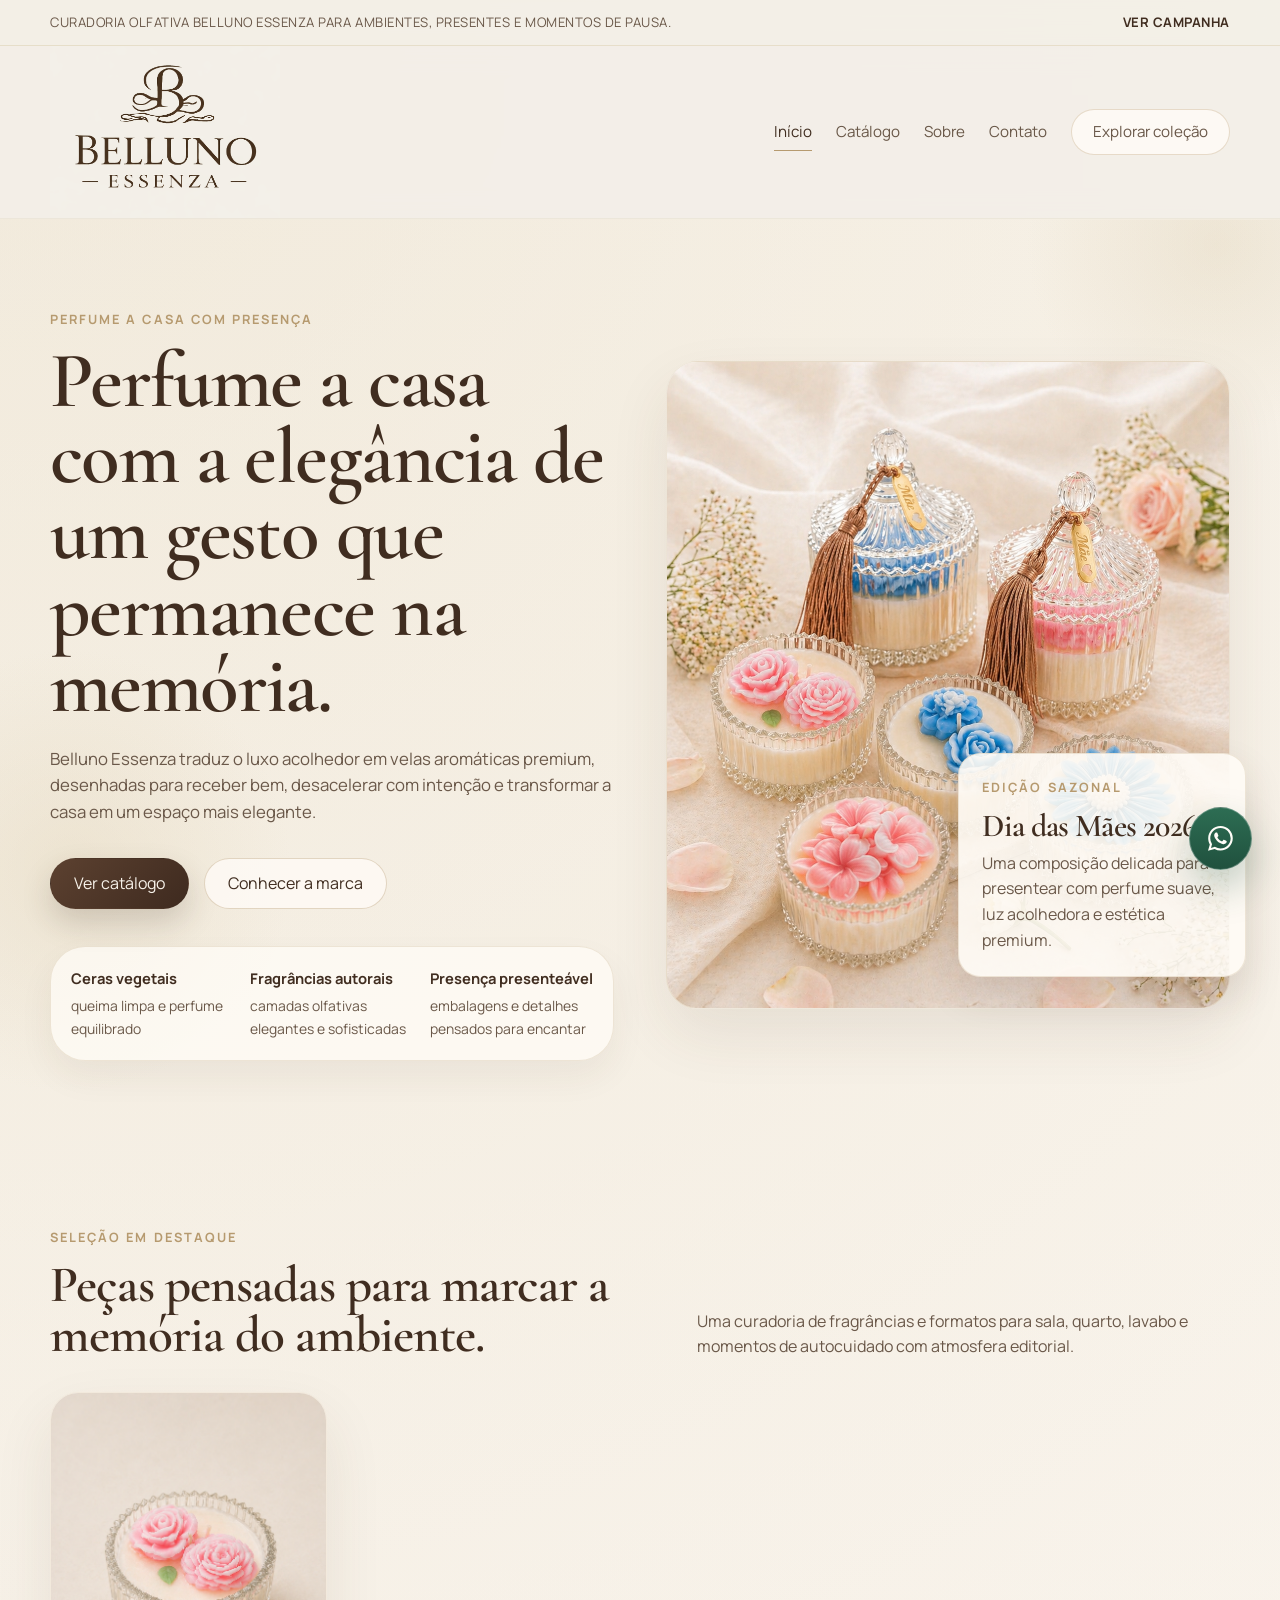
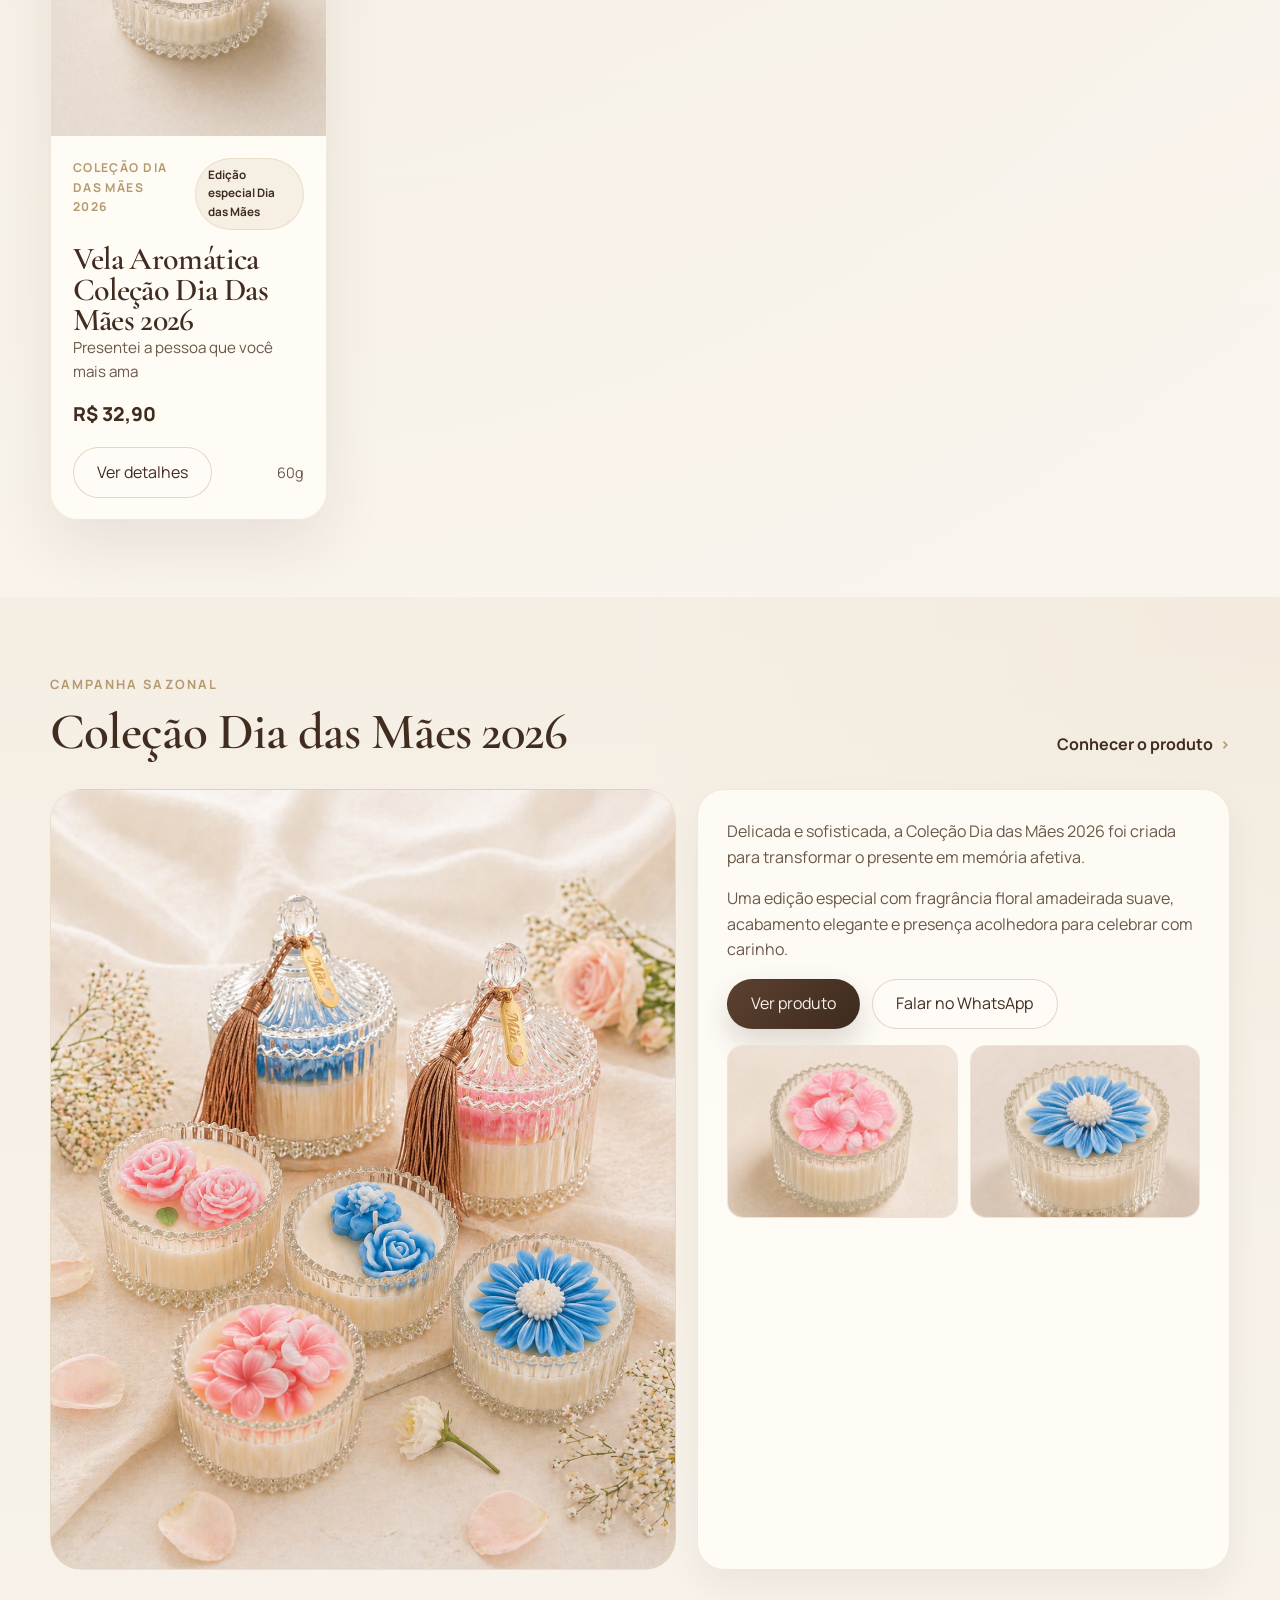
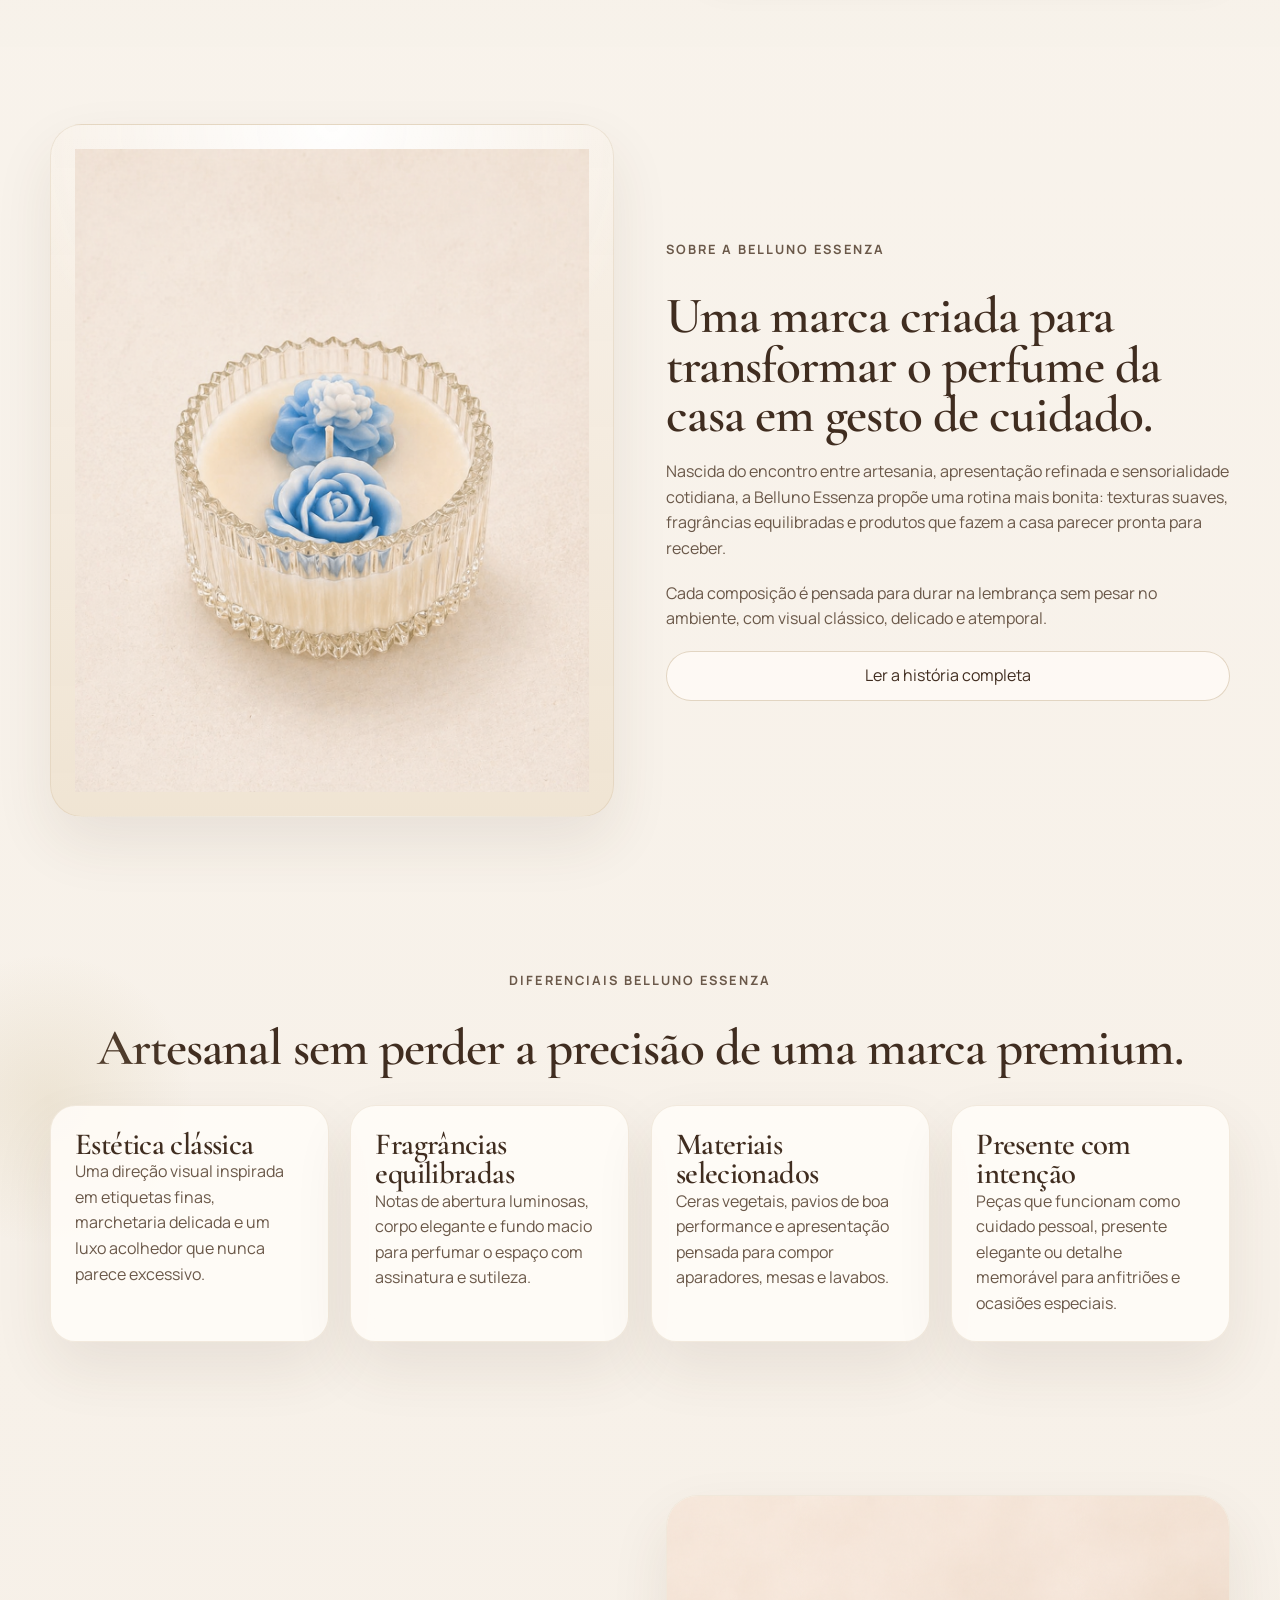
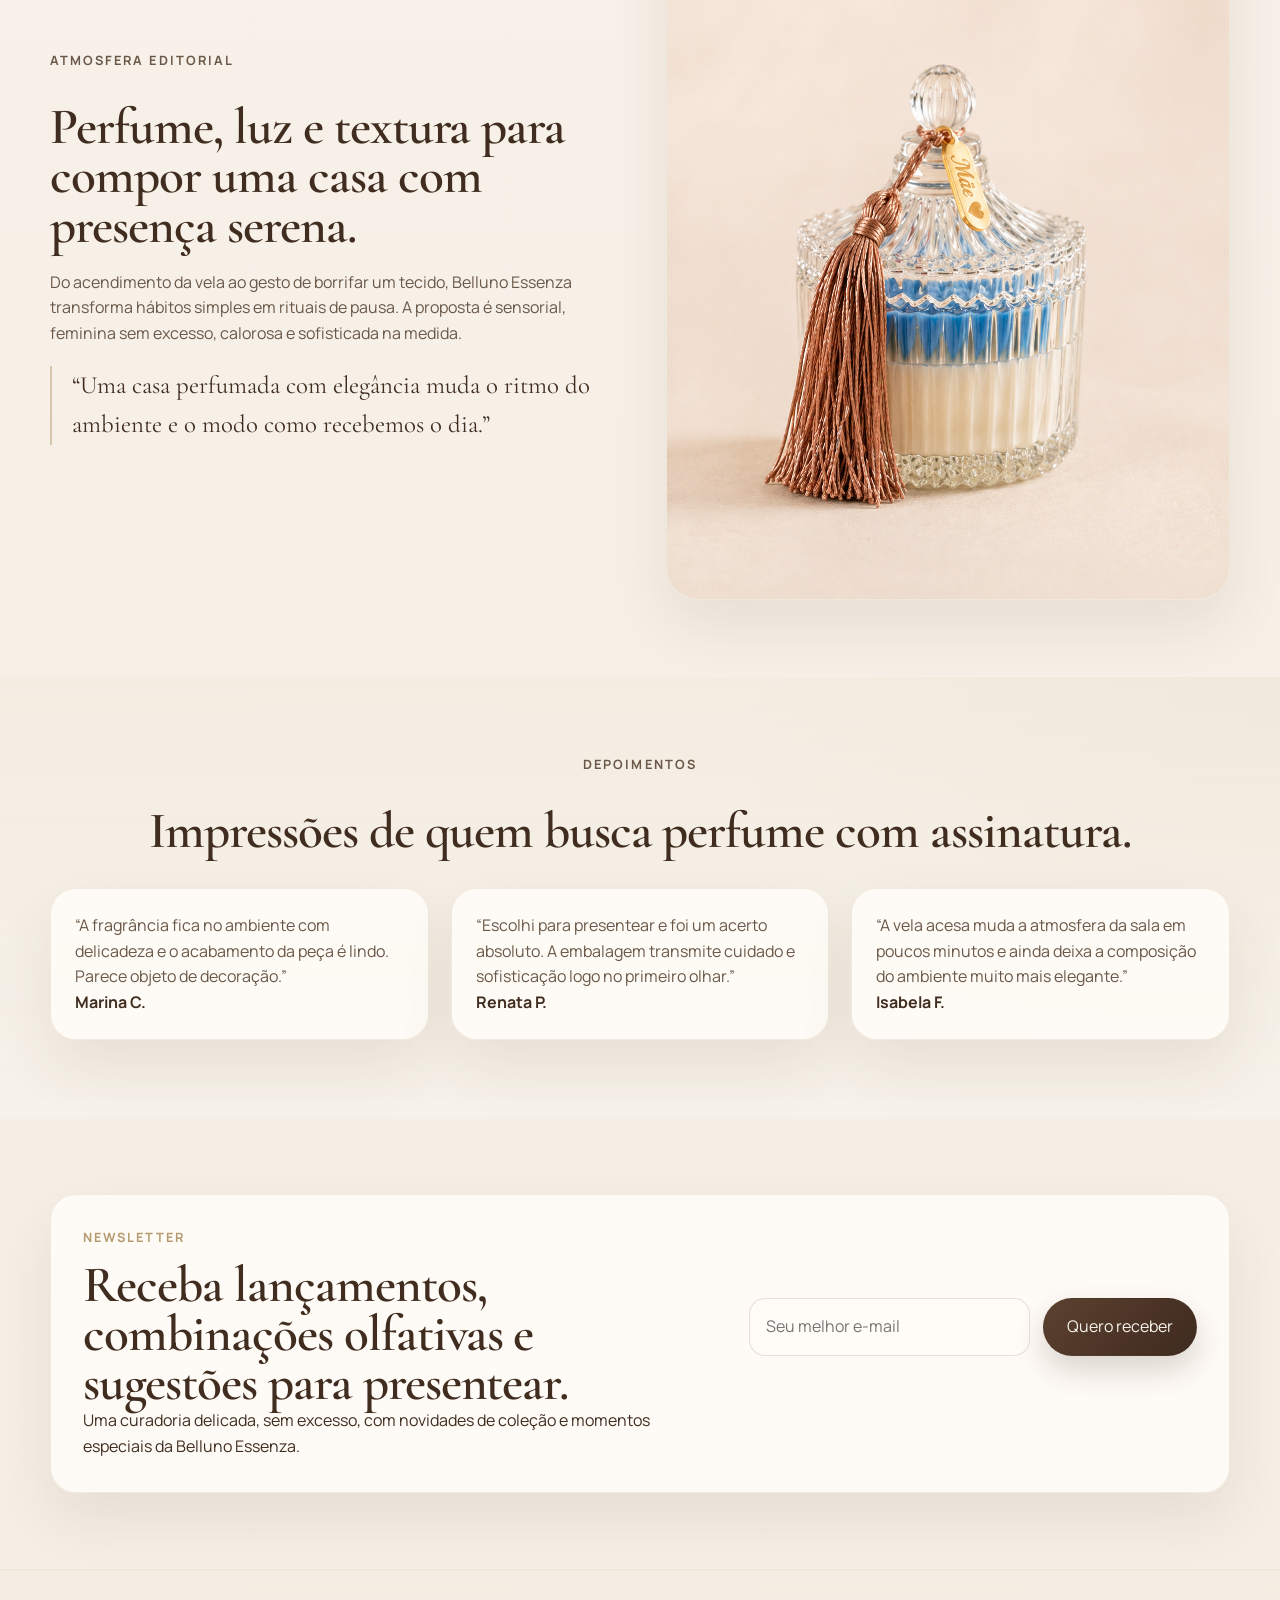
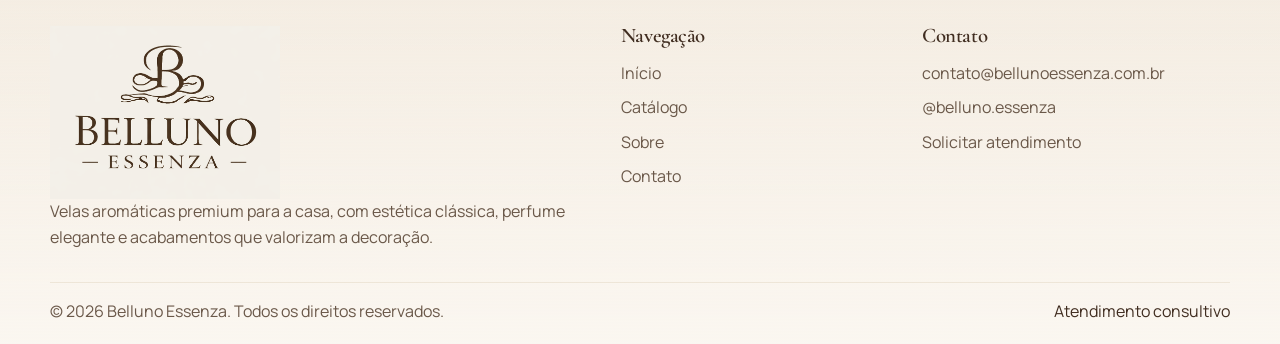
==== commit 58a954d4: "Atualiza catalogo para Dia das Maes 2026 e publica nova colecao" ====
--- a/index.html
+++ b/index.html
@@ -11,7 +11,7 @@
   <meta property="og:title" content="Belluno Essenza | Velas aromáticas premium para a casa">
   <meta property="og:description" content="Coleções sensoriais com estética clássica, acabamentos refinados e presença sofisticada para presentear e perfumar a casa.">
   <meta property="og:url" content="https://www.bellunoessenza.com.br/">
-  <meta property="og:image" content="https://www.bellunoessenza.com.br/assets/branding/hero-lifestyle.png">
+  <meta property="og:image" content="https://www.bellunoessenza.com.br/assets/produtos/colecao-dia-das-maes-belluno-essenza.png">
   <meta name="twitter:card" content="summary_large_image">
   <link rel="icon" type="image/png" href="assets/icons/favicon.png">
   <link rel="preconnect" href="https://fonts.googleapis.com">
@@ -29,7 +29,7 @@
       "logo": "https://www.bellunoessenza.com.br/assets/branding/logo-principal.png",
       "email": "contato@bellunoessenza.com.br",
       "sameAs": [
-        "https://www.instagram.com/bellunoessenza/"
+        "https://instagram.com/belluno.essenza"
       ]
     }
   </script>
@@ -38,7 +38,7 @@
   <div class="topbar">
     <div class="container topbar-inner">
       <p>Curadoria olfativa Belluno Essenza para ambientes, presentes e momentos de pausa.</p>
-      <a href="catalogo.html">Ver coleção</a>
+      <a href="#colecao-dia-das-maes">Ver campanha</a>
     </div>
   </div>
 
@@ -91,12 +91,12 @@
         </div>
         <div class="hero-visual reveal">
           <div class="hero-image-frame">
-            <img src="assets/branding/hero-lifestyle.png" alt="Coleção Belluno Essenza com vela, difusor e embalagem presenteável">
+            <img src="assets/produtos/colecao-dia-das-maes-belluno-essenza.png" alt="Coleção Dia das Mães 2026 Belluno Essenza">
           </div>
           <div class="floating-note">
-            <p class="note-label">Coleção assinatura</p>
-            <h2>Clássica, calorosa e refinada</h2>
-            <p>Uma linguagem visual que combina creme macio, dourado suave e tipografia atemporal para transformar perfume em experiência.</p>
+            <p class="note-label">Edição sazonal</p>
+            <h2>Dia das Mães 2026</h2>
+            <p>Uma composição delicada para presentear com perfume suave, luz acolhedora e estética premium.</p>
           </div>
         </div>
       </div>
@@ -115,31 +115,38 @@
       </div>
     </section>
 
-    <section class="section section-soft">
+    <section class="section section-soft campaign-collection" id="colecao-dia-das-maes">
       <div class="container">
         <div class="section-heading">
           <div>
-            <p class="eyebrow">Coleções Belluno</p>
-            <h2>Escolha a forma de perfumar cada momento.</h2>
-          </div>
-          <a class="text-link" href="catalogo.html">Ver todas as categorias</a>
-        </div>
-        <div class="collection-grid">
-          <a class="collection-card collection-card-candle reveal" href="catalogo.html?busca=ambar">
-            <span class="collection-index">01</span>
-            <h3>Vidro âmbar</h3>
-            <p>Peças de presença quente e sofisticada, com acabamento elegante para aparadores, salas e rituais de fim de tarde.</p>
-          </a>
-          <a class="collection-card collection-card-diffuser reveal" href="catalogo.html?busca=madeira">
-            <span class="collection-index">02</span>
-            <h3>Madeira natural</h3>
-            <p>Vidros transparentes e tampas de madeira para um visual leve, refinado e muito versátil na decoração.</p>
-          </a>
-          <a class="collection-card collection-card-spray reveal" href="catalogo.html?busca=ceramica">
-            <span class="collection-index">03</span>
-            <h3>Cerâmica off-white</h3>
-            <p>Volumes mais esculturais, superfícies suaves e uma leitura contemporânea para ambientes serenos e sofisticados.</p>
-          </a>
+            <p class="eyebrow">Campanha sazonal</p>
+            <h2>Coleção Dia das Mães 2026</h2>
+          </div>
+          <a class="text-link" href="produto.html?slug=vela-aromatica-belluno-essenza-dia-das-maes">Conhecer o produto</a>
+        </div>
+        <div class="campaign-collection-layout">
+          <div class="campaign-collection-hero reveal">
+            <img src="assets/produtos/colecao-dia-das-maes-belluno-essenza.png" alt="Coleção Dia das Mães 2026 Belluno Essenza em destaque">
+          </div>
+          <div class="campaign-collection-copy reveal">
+            <p>Delicada e sofisticada, a Coleção Dia das Mães 2026 foi criada para transformar o presente em memória afetiva.</p>
+            <p>Uma edição especial com fragrância floral amadeirada suave, acabamento elegante e presença acolhedora para celebrar com carinho.</p>
+            <div class="campaign-collection-actions">
+              <a class="button button-primary" href="produto.html?slug=vela-aromatica-belluno-essenza-dia-das-maes">Ver produto</a>
+              <a
+                class="button button-secondary"
+                data-whatsapp-link
+                data-whatsapp-message="Olá! Tenho interesse na Coleção Dia das Mães 2026 da Belluno Essenza."
+                href="https://wa.me/5547997954557?text=Ol%C3%A1%21%20Gostaria%20de%20saber%20mais%20sobre%20os%20produtos%20da%20Belluno%20Essenza."
+                target="_blank"
+                rel="noopener noreferrer"
+              >Falar no WhatsApp</a>
+            </div>
+            <div class="campaign-collection-gallery">
+              <img src="assets/produtos/vela-dia-das-maes-belluno-essenza-01.png" alt="Detalhe da Vela Dia das Mães Belluno Essenza - visão 1" loading="lazy">
+              <img src="assets/produtos/vela-dia-das-maes-belluno-essenza-02.png" alt="Detalhe da Vela Dia das Mães Belluno Essenza - visão 2" loading="lazy">
+            </div>
+          </div>
         </div>
       </div>
     </section>
@@ -147,7 +154,7 @@
     <section class="section">
       <div class="container split-layout">
         <div class="split-media split-media-collection reveal">
-          <img src="assets/branding/colecao-completa.png" alt="Coleção completa Belluno Essenza em composição premium com a linha de produtos da marca">
+          <img src="assets/produtos/vela-dia-das-maes-belluno-essenza-03.png" alt="Coleção Dia das Mães Belluno Essenza com foco no produto especial">
         </div>
         <div class="split-copy reveal">
           <p class="eyebrow">Sobre a Belluno Essenza</p>
@@ -195,7 +202,7 @@
           <blockquote>“Uma casa perfumada com elegância muda o ritmo do ambiente e o modo como recebemos o dia.”</blockquote>
         </div>
         <div class="sensory-media reveal">
-          <img src="assets/branding/hero-lifestyle.png" alt="Produtos Belluno Essenza em composição sofisticada">
+          <img src="assets/produtos/vela-dia-das-maes-belluno-essenza-04.png" alt="Composição sensorial da coleção Dia das Mães Belluno Essenza">
         </div>
       </div>
     </section>
@@ -261,7 +268,7 @@
         <h3>Contato</h3>
         <ul>
           <li><a href="mailto:contato@bellunoessenza.com.br">contato@bellunoessenza.com.br</a></li>
-          <li><a href="https://www.instagram.com/bellunoessenza/" target="_blank" rel="noreferrer">@bellunoessenza</a></li>
+          <li><a href="https://instagram.com/belluno.essenza" target="_blank" rel="noopener noreferrer">@belluno.essenza</a></li>
           <li><a href="contato.html">Solicitar atendimento</a></li>
         </ul>
       </div>
--- a/style.css
+++ b/style.css
@@ -715,15 +715,75 @@
 }
 
 .collection-card-candle::before {
-  background-image: url("assets/produtos/vela-aromatica-ambar-belluno-essenza.png");
+  background-image: url("assets/produtos/vela-dia-das-maes-belluno-essenza.png");
 }
 
 .collection-card-diffuser::before {
-  background-image: url("assets/produtos/vela-aromatica-vidro-transparente-madeira-belluno.png");
+  background-image: url("assets/produtos/vela-dia-das-maes-belluno-essenza-01.png");
 }
 
 .collection-card-spray::before {
-  background-image: url("assets/produtos/vela-ceramica-off-white-belluno-essenza.png");
+  background-image: url("assets/produtos/vela-dia-das-maes-belluno-essenza-02.png");
+}
+
+.campaign-collection-layout {
+  display: grid;
+  grid-template-columns: minmax(0, 1.08fr) minmax(0, 0.92fr);
+  gap: 1.35rem;
+  align-items: stretch;
+}
+
+.campaign-collection-hero {
+  overflow: hidden;
+  border-radius: 2rem;
+  border: 1px solid rgba(182, 154, 111, 0.24);
+  background: linear-gradient(180deg, rgba(250, 244, 234, 0.98), rgba(237, 225, 208, 0.94));
+  min-height: clamp(21rem, 35vw, 31rem);
+}
+
+.campaign-collection-hero img {
+  width: 100%;
+  height: 100%;
+  object-fit: cover;
+  object-position: center center;
+}
+
+.campaign-collection-copy {
+  display: grid;
+  align-content: start;
+  gap: 1rem;
+  padding: clamp(1.25rem, 2.4vw, 1.8rem);
+  border-radius: 1.7rem;
+  border: 1px solid rgba(182, 154, 111, 0.2);
+  background: rgba(255, 252, 247, 0.9);
+  box-shadow: var(--shadow-soft);
+}
+
+.campaign-collection-copy p {
+  margin: 0;
+  color: var(--text-soft);
+}
+
+.campaign-collection-actions {
+  display: flex;
+  flex-wrap: wrap;
+  gap: 0.75rem;
+}
+
+.campaign-collection-gallery {
+  display: grid;
+  grid-template-columns: repeat(2, minmax(0, 1fr));
+  gap: 0.75rem;
+}
+
+.campaign-collection-gallery img {
+  width: 100%;
+  aspect-ratio: 4 / 3;
+  object-fit: cover;
+  object-position: center center;
+  border-radius: 1rem;
+  border: 1px solid rgba(182, 154, 111, 0.2);
+  background: rgba(250, 245, 238, 0.9);
 }
 
 .split-media,
@@ -1235,6 +1295,7 @@
 @media (max-width: 1080px) {
   .hero-grid,
   .split-layout,
+  .campaign-collection-layout,
   .sensory-panel,
   .product-layout,
   .contact-layout,
@@ -1332,6 +1393,7 @@
   }
 
   .hero-metrics,
+  .campaign-collection-gallery,
   .product-grid-featured,
   .product-grid-catalog,
   .product-grid-related,
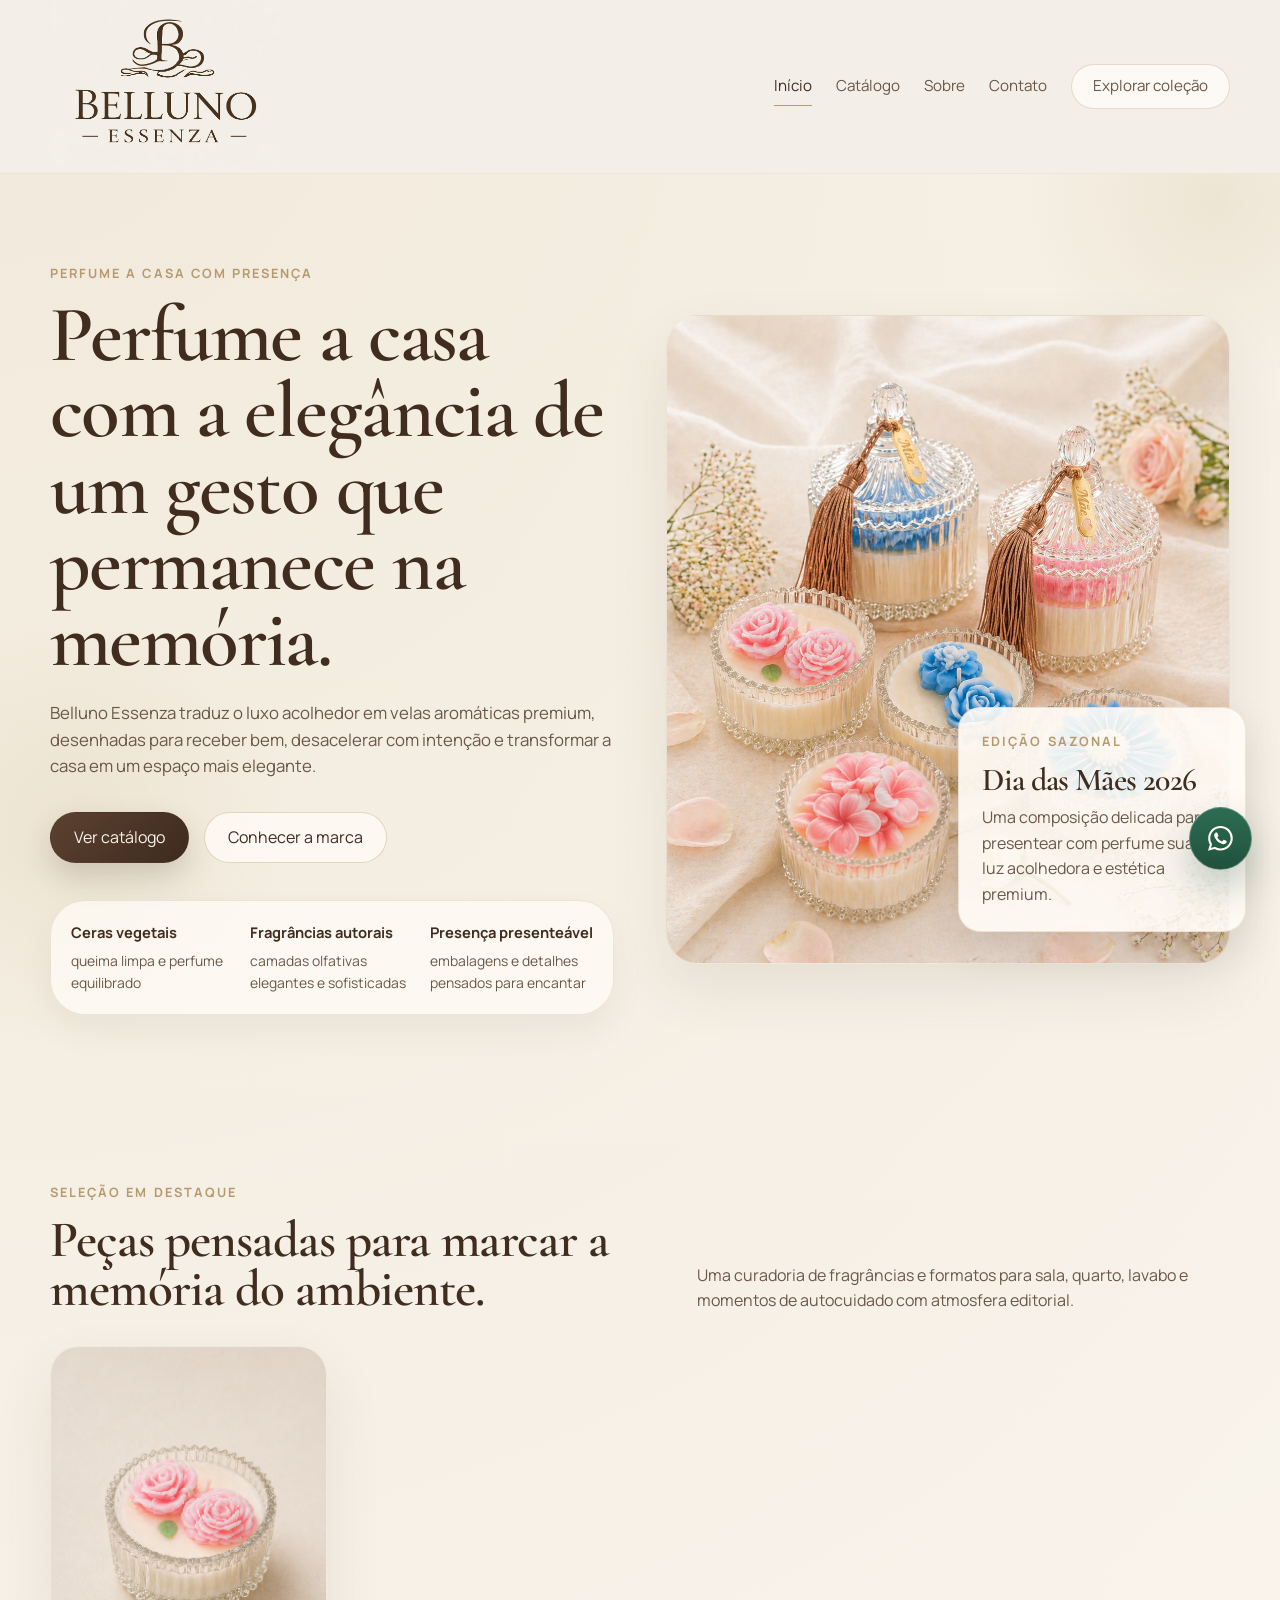
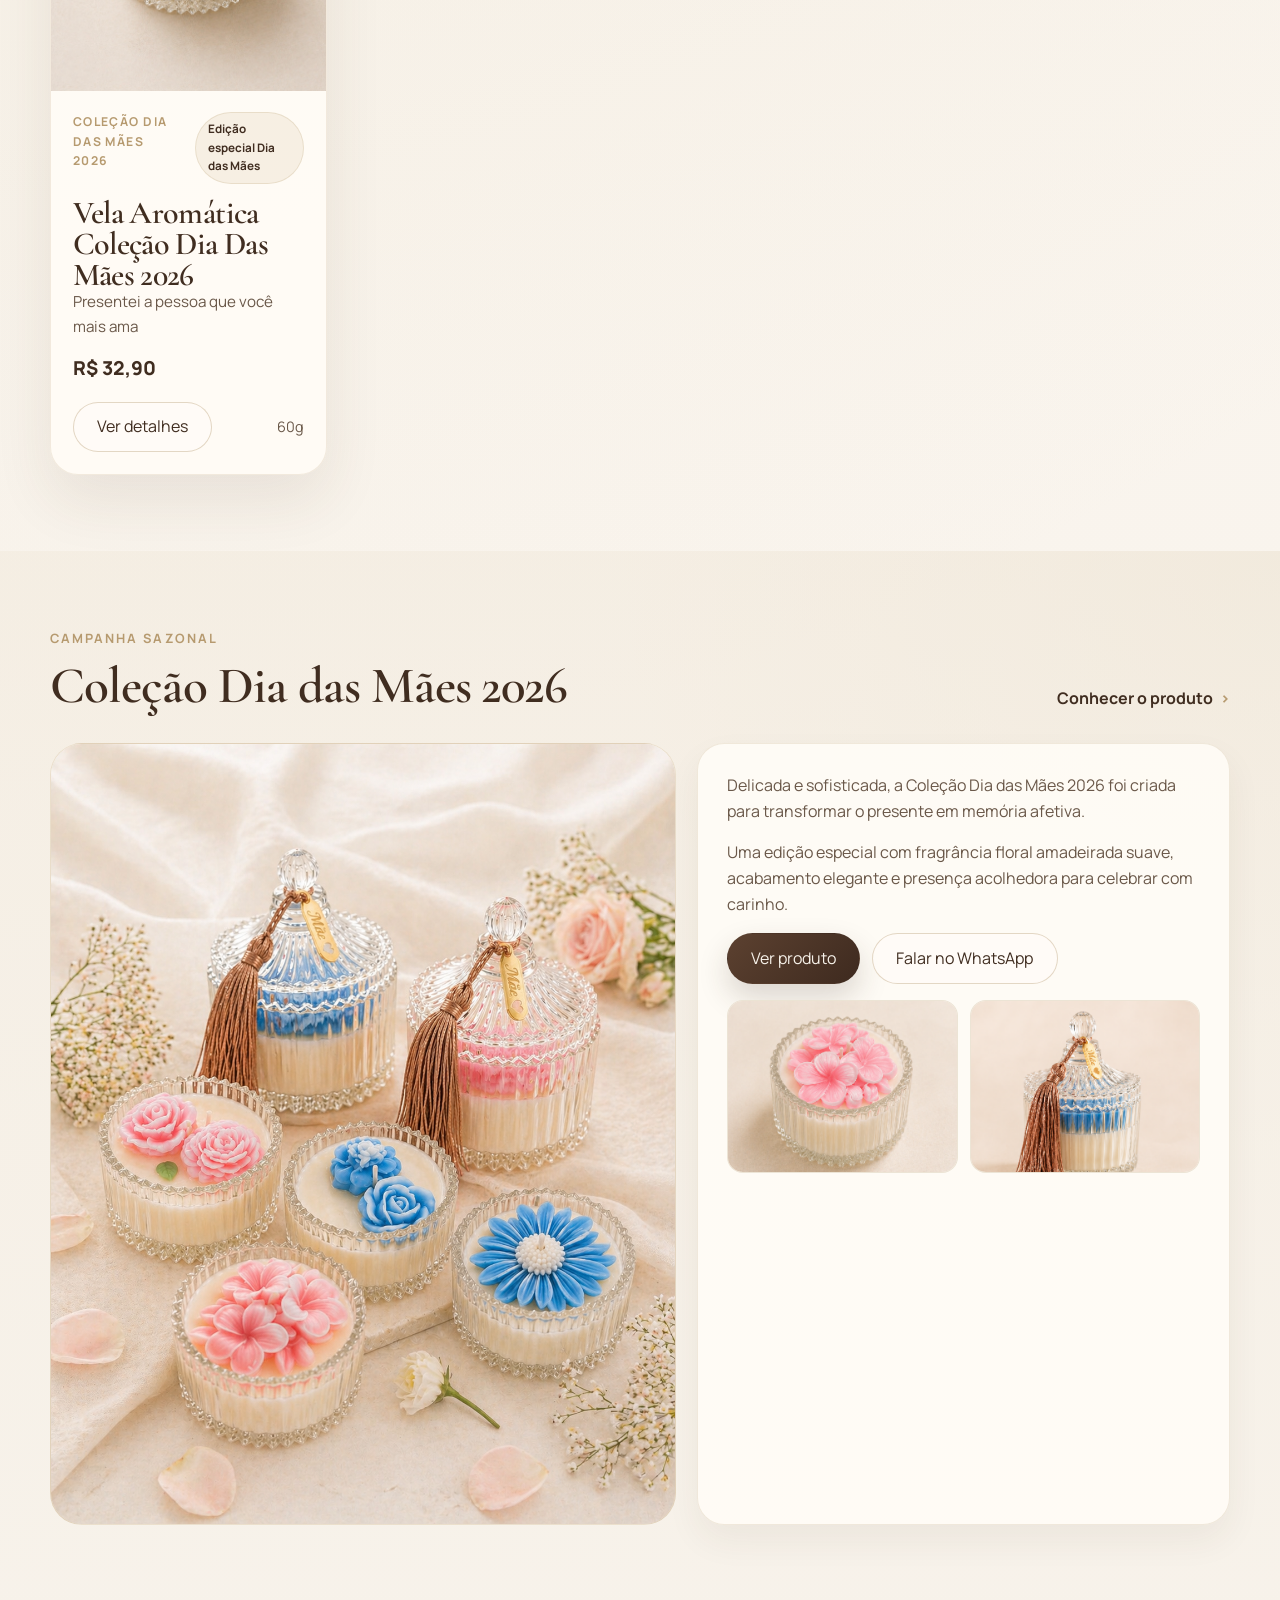
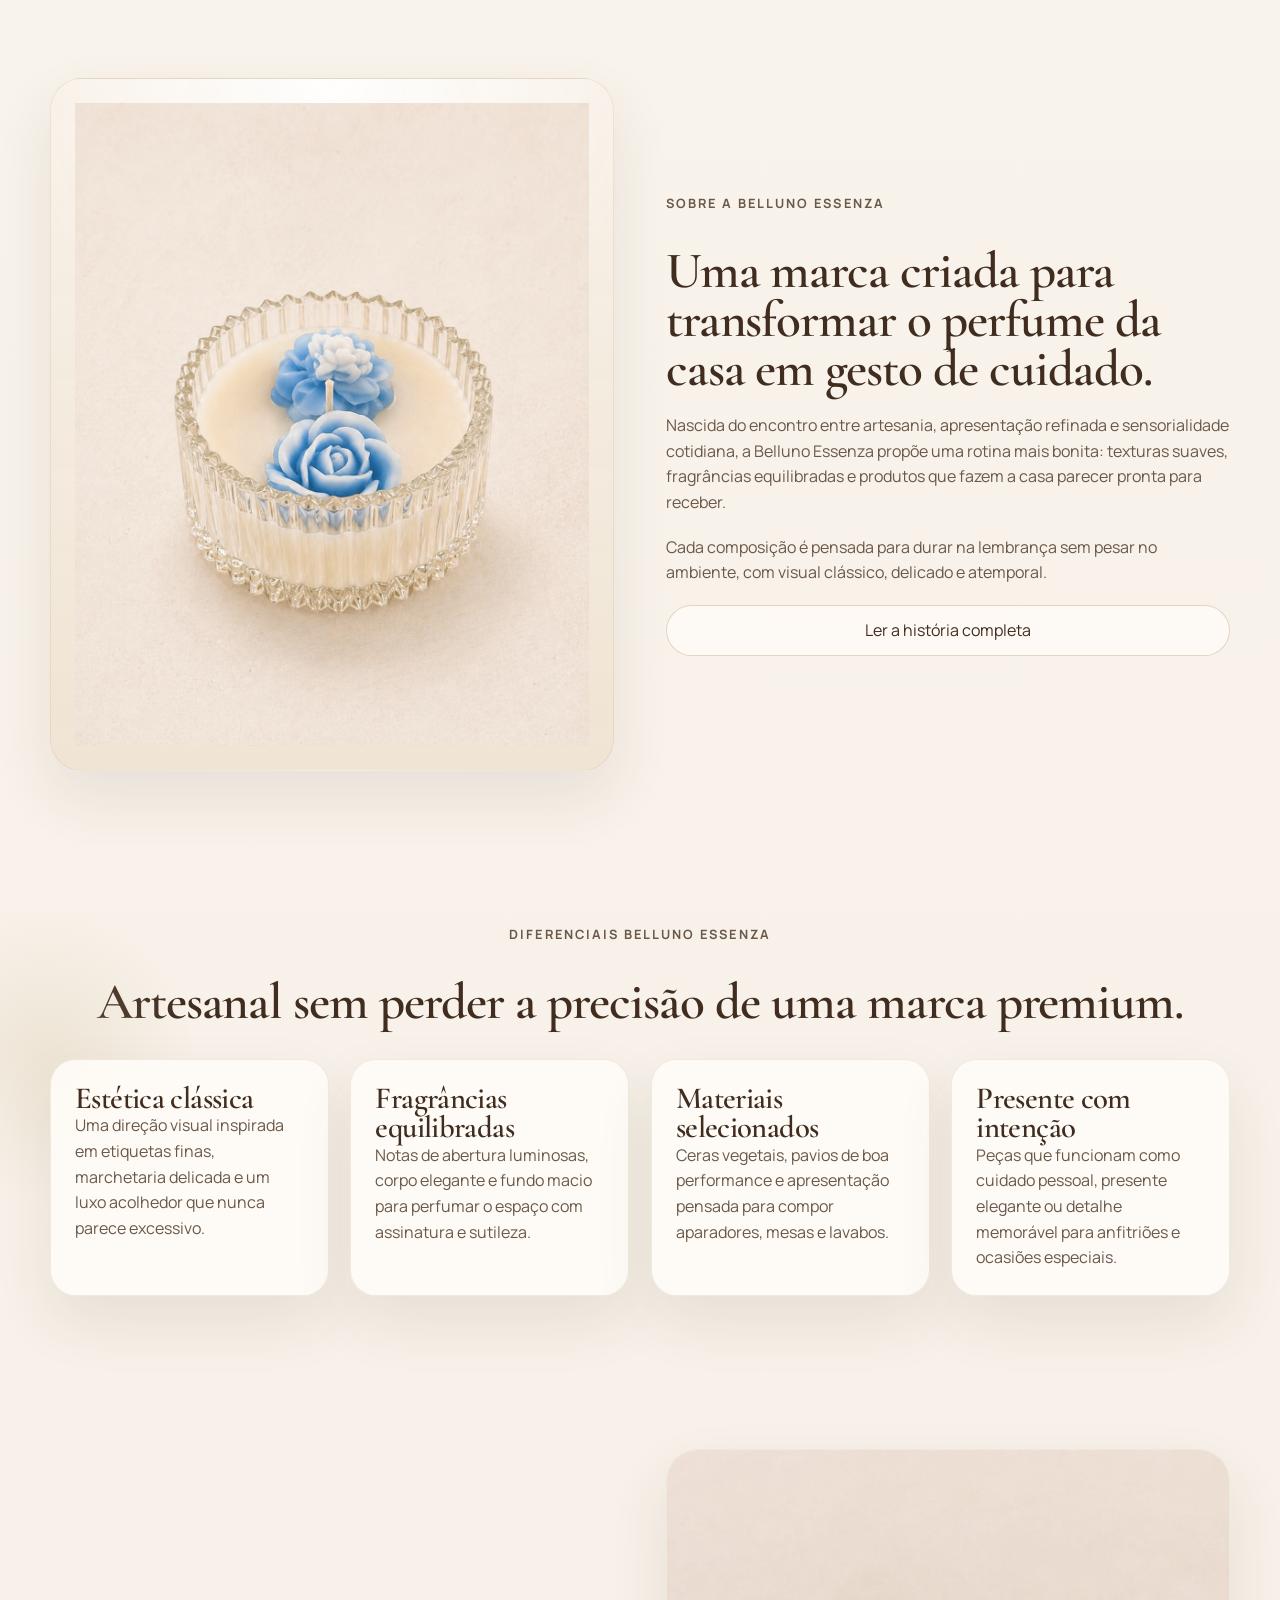
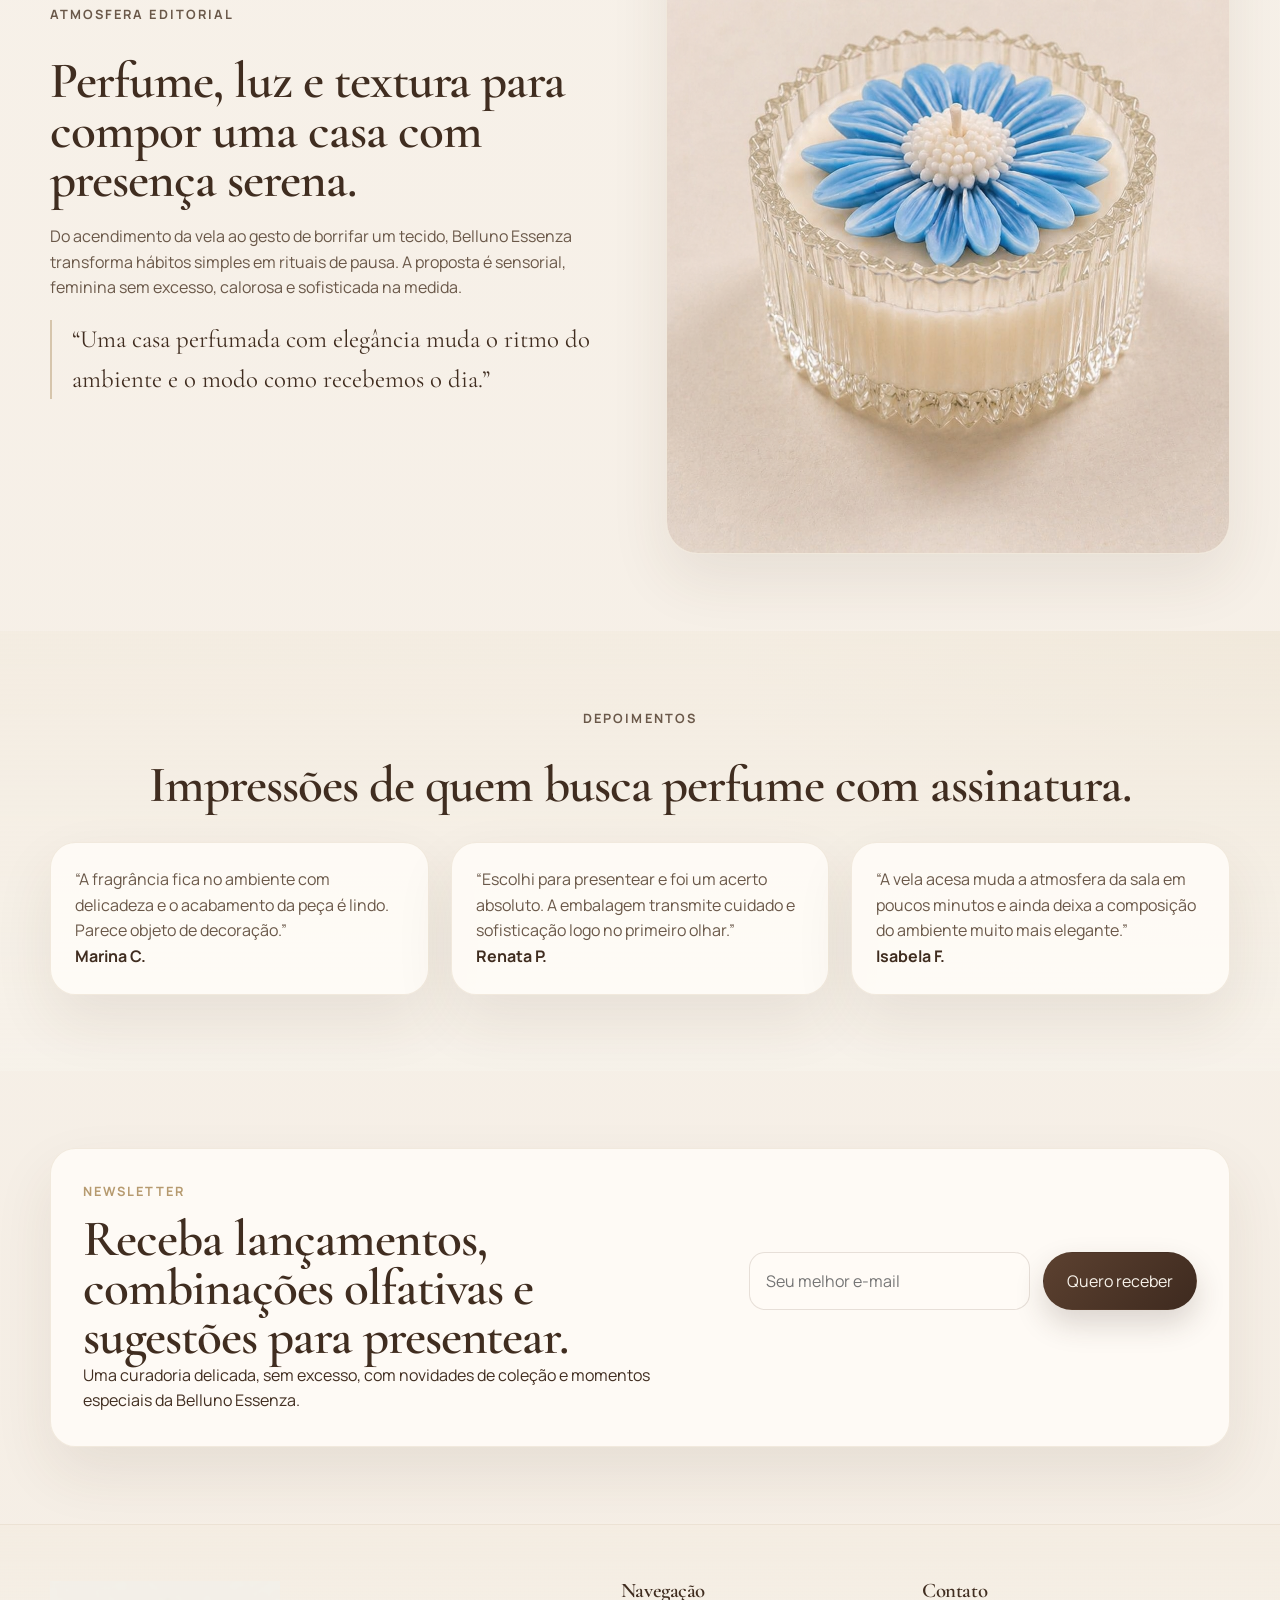
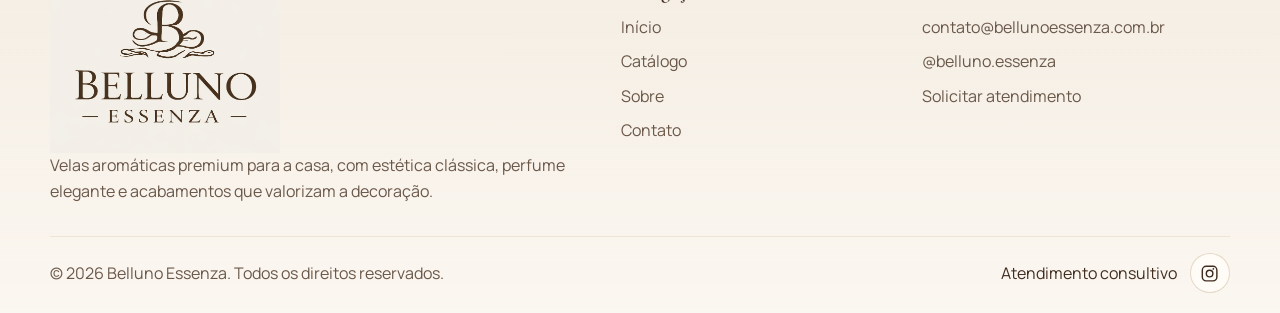
==== commit 81a8c5b8: "Ajusta galeria com 6 fotos, home mobile, catalogo e footer" ====
--- a/index.html
+++ b/index.html
@@ -35,13 +35,6 @@
   </script>
 </head>
 <body data-page="home">
-  <div class="topbar">
-    <div class="container topbar-inner">
-      <p>Curadoria olfativa Belluno Essenza para ambientes, presentes e momentos de pausa.</p>
-      <a href="#colecao-dia-das-maes">Ver campanha</a>
-    </div>
-  </div>
-
   <header class="site-header" id="site-header">
     <div class="container header-inner">
       <a class="brand" href="index.html" aria-label="Belluno Essenza - página inicial">
@@ -275,7 +268,14 @@
     </div>
     <div class="container footer-bottom">
       <p>&copy; <span id="current-year"></span> Belluno Essenza. Todos os direitos reservados.</p>
-      <a href="contato.html">Atendimento consultivo</a>
+      <div class="footer-bottom-links">
+        <a href="contato.html">Atendimento consultivo</a>
+        <a class="footer-instagram-icon" href="https://instagram.com/belluno.essenza" target="_blank" rel="noopener noreferrer" aria-label="Instagram da Belluno Essenza">
+          <svg viewBox="0 0 24 24" aria-hidden="true" fill="currentColor">
+            <path d="M7.75 2h8.5A5.76 5.76 0 0 1 22 7.75v8.5A5.76 5.76 0 0 1 16.25 22h-8.5A5.76 5.76 0 0 1 2 16.25v-8.5A5.76 5.76 0 0 1 7.75 2Zm0 1.8A3.96 3.96 0 0 0 3.8 7.75v8.5a3.96 3.96 0 0 0 3.95 3.95h8.5a3.96 3.96 0 0 0 3.95-3.95v-8.5a3.96 3.96 0 0 0-3.95-3.95h-8.5Zm8.95 1.35a1.05 1.05 0 1 1 0 2.1 1.05 1.05 0 0 1 0-2.1ZM12 7a5 5 0 1 1 0 10 5 5 0 0 1 0-10Zm0 1.8a3.2 3.2 0 1 0 0 6.4 3.2 3.2 0 0 0 0-6.4Z"/>
+          </svg>
+        </a>
+      </div>
     </div>
   </footer>
 </body>
--- a/style.css
+++ b/style.css
@@ -715,7 +715,7 @@
 }
 
 .collection-card-candle::before {
-  background-image: url("assets/produtos/vela-dia-das-maes-belluno-essenza.png");
+  background-image: url("assets/produtos/vela-dia-das-maes-belluno-essenza-00.png");
 }
 
 .collection-card-diffuser::before {
@@ -958,17 +958,78 @@
   border-top: 1px solid rgba(182, 154, 111, 0.18);
 }
 
+.footer-bottom-links {
+  display: inline-flex;
+  align-items: center;
+  gap: 0.8rem;
+}
+
+.footer-instagram-icon {
+  display: inline-flex;
+  align-items: center;
+  justify-content: center;
+  width: 2.5rem;
+  height: 2.5rem;
+  border-radius: 999px;
+  border: 1px solid rgba(182, 154, 111, 0.35);
+  background: rgba(255, 252, 247, 0.86);
+  color: var(--text);
+  transition: transform var(--transition), box-shadow var(--transition), border-color var(--transition);
+}
+
+.footer-instagram-icon:hover {
+  transform: translateY(-2px);
+  border-color: rgba(182, 154, 111, 0.6);
+  box-shadow: var(--shadow-soft);
+}
+
+.footer-instagram-icon svg {
+  width: 1.2rem;
+  height: 1.2rem;
+}
+
 .page-intro {
   padding: clamp(3.8rem, 6vw, 5.6rem) 0 2rem;
 }
 
 .page-intro.page-intro-compact {
   padding: 1.6rem 0 0;
+}
+
+.page-intro-catalog-compact {
+  padding: clamp(2.4rem, 4.5vw, 3.4rem) 0 1rem;
 }
 
 .page-intro-grid,
 .page-intro-about .split-layout {
   align-items: start;
+}
+
+.catalog-fast-start {
+  display: grid;
+  grid-template-columns: minmax(0, 0.96fr) minmax(0, 1.04fr);
+  gap: clamp(1.4rem, 3vw, 2.6rem);
+  align-items: center;
+}
+
+.catalog-fast-start-media {
+  display: block;
+  overflow: hidden;
+  border-radius: 1.8rem;
+  border: 1px solid rgba(182, 154, 111, 0.24);
+  background: linear-gradient(180deg, rgba(250, 244, 234, 0.98), rgba(237, 225, 208, 0.94));
+}
+
+.catalog-fast-start-media img {
+  width: 100%;
+  aspect-ratio: 4 / 5;
+  object-fit: cover;
+  object-position: center center;
+}
+
+.catalog-fast-start-copy {
+  display: grid;
+  gap: 0.95rem;
 }
 
 .page-intro-card {
@@ -1012,11 +1073,37 @@
 .catalog-meta {
   grid-template-columns: 1fr auto;
   align-items: center;
-  margin: 1rem 0 1.6rem;
+  margin: 1rem 0 1rem;
 }
 
 .catalog-meta p {
   color: var(--text-soft);
+}
+
+.catalog-filters-panel {
+  margin-top: 0.4rem;
+  border-radius: 1.4rem;
+  border: 1px solid rgba(182, 154, 111, 0.22);
+  background: rgba(255, 252, 247, 0.8);
+  box-shadow: var(--shadow-soft);
+}
+
+.catalog-filters-panel summary {
+  padding: 0.95rem 1.15rem;
+  cursor: pointer;
+  font-weight: 700;
+  color: var(--text);
+}
+
+.catalog-filters-panel[open] summary {
+  border-bottom: 1px solid rgba(182, 154, 111, 0.2);
+}
+
+.catalog-filters-panel .catalog-toolbar {
+  margin: 0;
+  border-radius: 0 0 1.4rem 1.4rem;
+  border: 0;
+  box-shadow: none;
 }
 
 .empty-state,
@@ -1299,7 +1386,8 @@
   .sensory-panel,
   .product-layout,
   .contact-layout,
-  .page-intro-grid {
+  .page-intro-grid,
+  .catalog-fast-start {
     grid-template-columns: 1fr;
   }
 
@@ -1340,6 +1428,14 @@
 }
 
 @media (max-width: 900px) {
+  .hero-home .hero-visual {
+    order: -1;
+  }
+
+  .hero-home .hero-copy {
+    order: 1;
+  }
+
   .menu-toggle {
     display: inline-flex;
   }
@@ -1390,6 +1486,11 @@
   .footer-bottom {
     flex-direction: column;
     align-items: start;
+  }
+
+  .footer-bottom-links {
+    width: 100%;
+    justify-content: flex-start;
   }
 
   .hero-metrics,
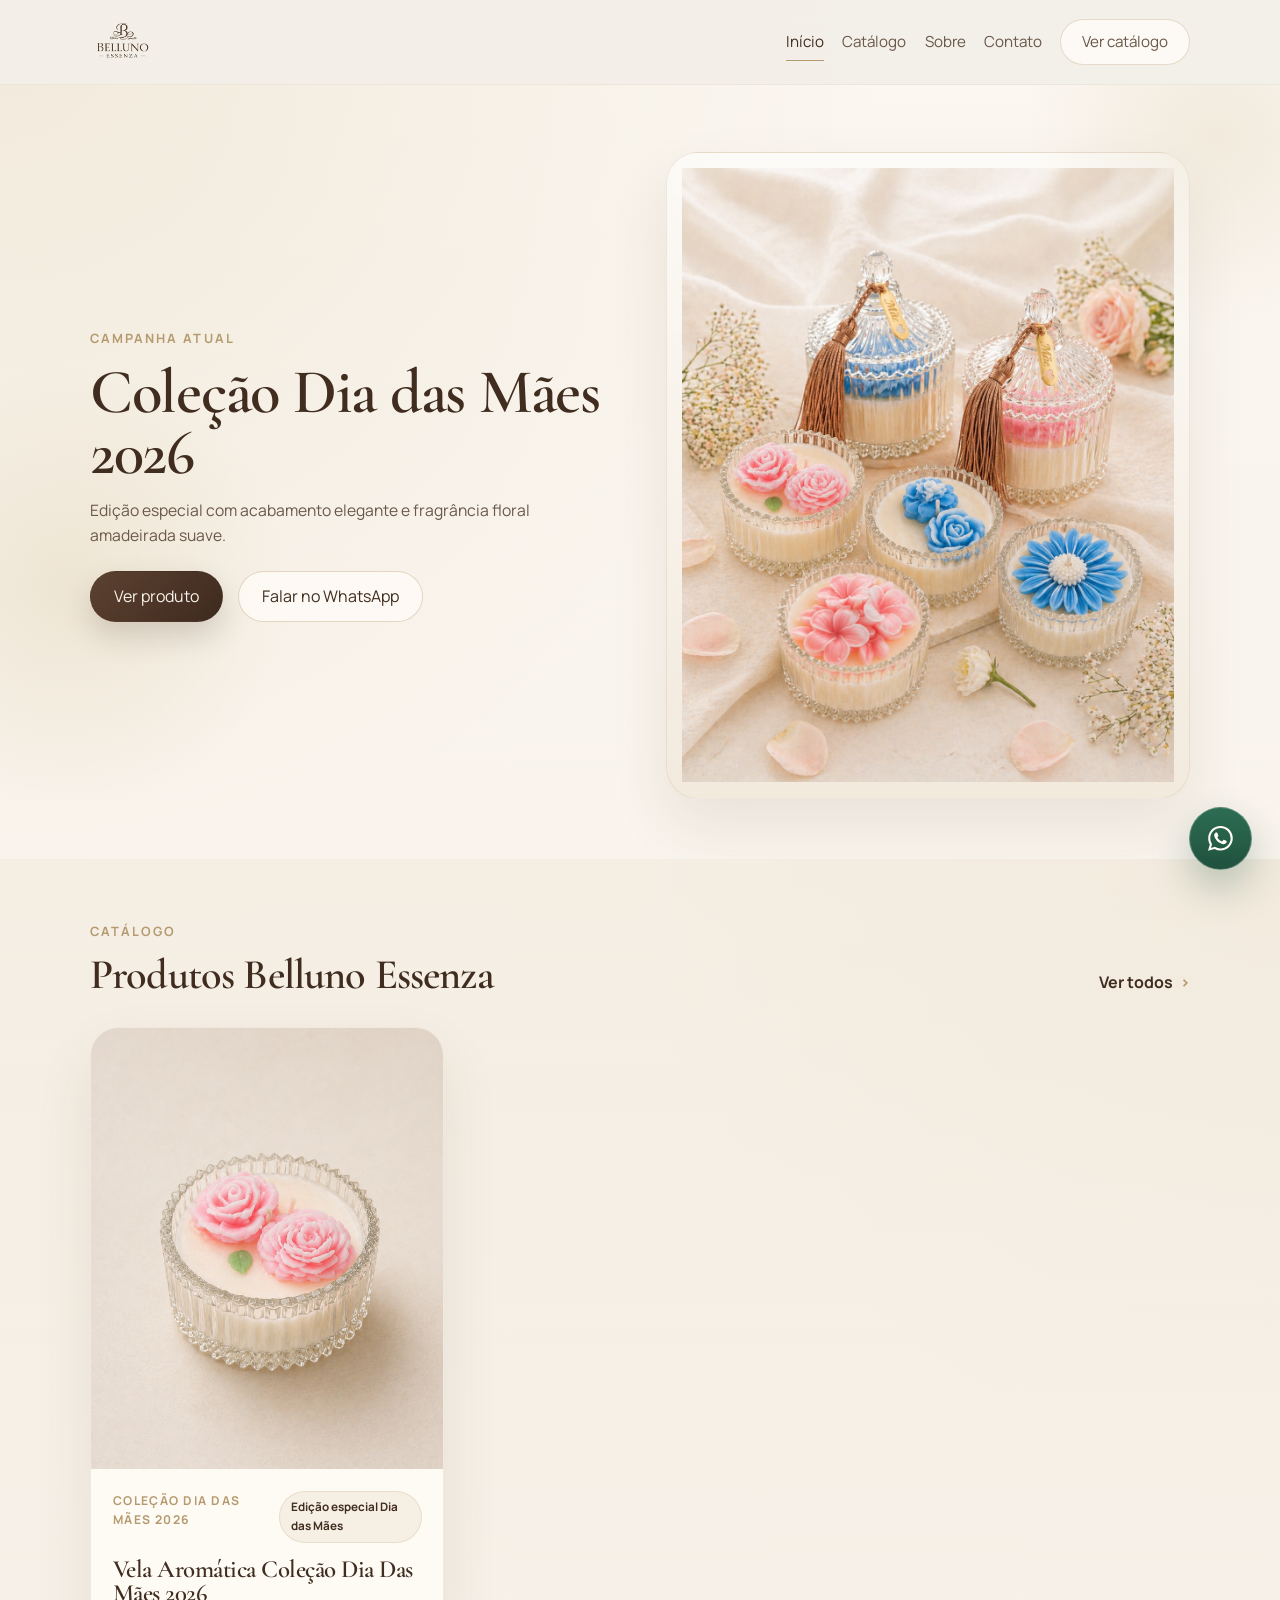
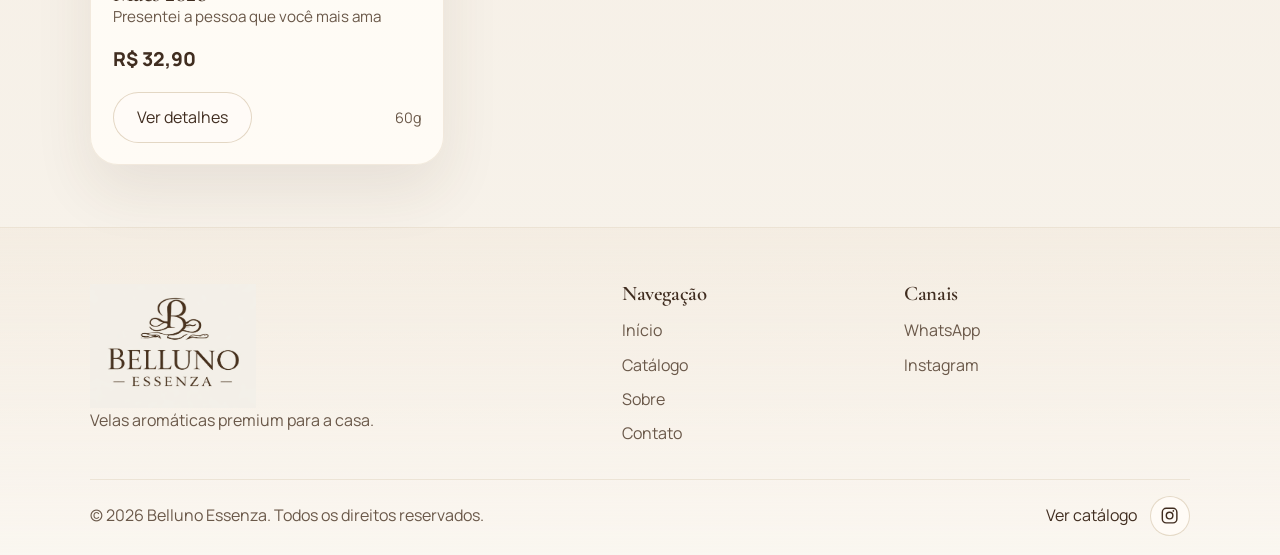
==== commit 3001e0b2: "Refina header e home: logo maior e campanha sem corte" ====
--- a/index.html
+++ b/index.html
@@ -3,13 +3,13 @@
 <head>
   <meta charset="UTF-8">
   <meta name="viewport" content="width=device-width, initial-scale=1.0">
-  <title>Belluno Essenza | Velas aromáticas premium para a casa</title>
-  <meta name="description" content="Belluno Essenza reúne velas aromáticas premium em vidro, cerâmica e acabamentos refinados para perfumar a casa com elegância.">
+  <title>Belluno Essenza | Velas aromáticas premium</title>
+  <meta name="description" content="Belluno Essenza: velas aromáticas premium com visual refinado para presentear e perfumar a casa.">
   <link rel="canonical" href="https://www.bellunoessenza.com.br/">
   <meta property="og:type" content="website">
   <meta property="og:site_name" content="Belluno Essenza">
-  <meta property="og:title" content="Belluno Essenza | Velas aromáticas premium para a casa">
-  <meta property="og:description" content="Coleções sensoriais com estética clássica, acabamentos refinados e presença sofisticada para presentear e perfumar a casa.">
+  <meta property="og:title" content="Belluno Essenza | Velas aromáticas premium">
+  <meta property="og:description" content="Coleções Belluno Essenza com estética elegante e fragrâncias marcantes.">
   <meta property="og:url" content="https://www.bellunoessenza.com.br/">
   <meta property="og:image" content="https://www.bellunoessenza.com.br/assets/produtos/colecao-dia-das-maes-belluno-essenza.png">
   <meta name="twitter:card" content="summary_large_image">
@@ -27,7 +27,6 @@
       "name": "Belluno Essenza",
       "url": "https://www.bellunoessenza.com.br/",
       "logo": "https://www.bellunoessenza.com.br/assets/branding/logo-principal.png",
-      "email": "contato@bellunoessenza.com.br",
       "sameAs": [
         "https://instagram.com/belluno.essenza"
       ]
@@ -51,191 +50,48 @@
         <a href="catalogo.html">Catálogo</a>
         <a href="sobre.html">Sobre</a>
         <a href="contato.html">Contato</a>
-        <a class="nav-cta" href="catalogo.html">Explorar coleção</a>
+        <a class="nav-cta" href="catalogo.html">Ver catálogo</a>
       </nav>
     </div>
   </header>
 
   <main>
-    <section class="hero hero-home">
+    <section class="hero hero-home hero-home-clean" id="colecao-dia-das-maes">
       <div class="container hero-grid">
         <div class="hero-copy reveal">
-          <p class="eyebrow">Perfume a casa com presença</p>
-          <h1>Perfume a casa com a elegância de um gesto que permanece na memória.</h1>
-          <p class="hero-lead">Belluno Essenza traduz o luxo acolhedor em velas aromáticas premium, desenhadas para receber bem, desacelerar com intenção e transformar a casa em um espaço mais elegante.</p>
+          <p class="eyebrow">Campanha atual</p>
+          <h1>Coleção Dia das Mães 2026</h1>
+          <p class="hero-lead">Edição especial com acabamento elegante e fragrância floral amadeirada suave.</p>
           <div class="hero-actions">
-            <a class="button button-primary" href="catalogo.html">Ver catálogo</a>
-            <a class="button button-secondary" href="sobre.html">Conhecer a marca</a>
+            <a class="button button-primary" href="produto.html?slug=vela-aromatica-belluno-essenza-dia-das-maes">Ver produto</a>
+            <a
+              class="button button-secondary"
+              data-whatsapp-link
+              data-whatsapp-message="Olá! Tenho interesse na Coleção Dia das Mães 2026 da Belluno Essenza."
+              href="https://wa.me/5547997954557?text=Olá"
+              target="_blank"
+              rel="noopener noreferrer"
+            >Falar no WhatsApp</a>
           </div>
-          <ul class="hero-metrics" aria-label="Diferenciais Belluno Essenza">
-            <li>
-              <strong>Ceras vegetais</strong>
-              <span>queima limpa e perfume equilibrado</span>
-            </li>
-            <li>
-              <strong>Fragrâncias autorais</strong>
-              <span>camadas olfativas elegantes e sofisticadas</span>
-            </li>
-            <li>
-              <strong>Presença presenteável</strong>
-              <span>embalagens e detalhes pensados para encantar</span>
-            </li>
-          </ul>
         </div>
         <div class="hero-visual reveal">
           <div class="hero-image-frame">
             <img src="assets/produtos/colecao-dia-das-maes-belluno-essenza.png" alt="Coleção Dia das Mães 2026 Belluno Essenza">
           </div>
-          <div class="floating-note">
-            <p class="note-label">Edição sazonal</p>
-            <h2>Dia das Mães 2026</h2>
-            <p>Uma composição delicada para presentear com perfume suave, luz acolhedora e estética premium.</p>
-          </div>
         </div>
       </div>
     </section>
 
-    <section class="section">
+    <section class="section section-soft section-home-catalog">
       <div class="container">
         <div class="section-heading">
           <div>
-            <p class="eyebrow">Seleção em destaque</p>
-            <h2>Peças pensadas para marcar a memória do ambiente.</h2>
+            <p class="eyebrow">Catálogo</p>
+            <h2>Produtos Belluno Essenza</h2>
           </div>
-          <p>Uma curadoria de fragrâncias e formatos para sala, quarto, lavabo e momentos de autocuidado com atmosfera editorial.</p>
+          <a class="text-link" href="catalogo.html">Ver todos</a>
         </div>
-        <div id="featured-products" class="product-grid product-grid-featured" aria-live="polite"></div>
-      </div>
-    </section>
-
-    <section class="section section-soft campaign-collection" id="colecao-dia-das-maes">
-      <div class="container">
-        <div class="section-heading">
-          <div>
-            <p class="eyebrow">Campanha sazonal</p>
-            <h2>Coleção Dia das Mães 2026</h2>
-          </div>
-          <a class="text-link" href="produto.html?slug=vela-aromatica-belluno-essenza-dia-das-maes">Conhecer o produto</a>
-        </div>
-        <div class="campaign-collection-layout">
-          <div class="campaign-collection-hero reveal">
-            <img src="assets/produtos/colecao-dia-das-maes-belluno-essenza.png" alt="Coleção Dia das Mães 2026 Belluno Essenza em destaque">
-          </div>
-          <div class="campaign-collection-copy reveal">
-            <p>Delicada e sofisticada, a Coleção Dia das Mães 2026 foi criada para transformar o presente em memória afetiva.</p>
-            <p>Uma edição especial com fragrância floral amadeirada suave, acabamento elegante e presença acolhedora para celebrar com carinho.</p>
-            <div class="campaign-collection-actions">
-              <a class="button button-primary" href="produto.html?slug=vela-aromatica-belluno-essenza-dia-das-maes">Ver produto</a>
-              <a
-                class="button button-secondary"
-                data-whatsapp-link
-                data-whatsapp-message="Olá! Tenho interesse na Coleção Dia das Mães 2026 da Belluno Essenza."
-                href="https://wa.me/5547997954557?text=Ol%C3%A1%21%20Gostaria%20de%20saber%20mais%20sobre%20os%20produtos%20da%20Belluno%20Essenza."
-                target="_blank"
-                rel="noopener noreferrer"
-              >Falar no WhatsApp</a>
-            </div>
-            <div class="campaign-collection-gallery">
-              <img src="assets/produtos/vela-dia-das-maes-belluno-essenza-01.png" alt="Detalhe da Vela Dia das Mães Belluno Essenza - visão 1" loading="lazy">
-              <img src="assets/produtos/vela-dia-das-maes-belluno-essenza-02.png" alt="Detalhe da Vela Dia das Mães Belluno Essenza - visão 2" loading="lazy">
-            </div>
-          </div>
-        </div>
-      </div>
-    </section>
-
-    <section class="section">
-      <div class="container split-layout">
-        <div class="split-media split-media-collection reveal">
-          <img src="assets/produtos/vela-dia-das-maes-belluno-essenza-03.png" alt="Coleção Dia das Mães Belluno Essenza com foco no produto especial">
-        </div>
-        <div class="split-copy reveal">
-          <p class="eyebrow">Sobre a Belluno Essenza</p>
-          <h2>Uma marca criada para transformar o perfume da casa em gesto de cuidado.</h2>
-          <p>Nascida do encontro entre artesania, apresentação refinada e sensorialidade cotidiana, a Belluno Essenza propõe uma rotina mais bonita: texturas suaves, fragrâncias equilibradas e produtos que fazem a casa parecer pronta para receber.</p>
-          <p>Cada composição é pensada para durar na lembrança sem pesar no ambiente, com visual clássico, delicado e atemporal.</p>
-          <a class="button button-secondary" href="sobre.html">Ler a história completa</a>
-        </div>
-      </div>
-    </section>
-
-    <section class="section section-ornament">
-      <div class="container">
-        <div class="section-heading centered">
-          <p class="eyebrow">Diferenciais Belluno Essenza</p>
-          <h2>Artesanal sem perder a precisão de uma marca premium.</h2>
-        </div>
-        <div class="benefits-grid">
-          <article class="benefit-card reveal">
-            <h3>Estética clássica</h3>
-            <p>Uma direção visual inspirada em etiquetas finas, marchetaria delicada e um luxo acolhedor que nunca parece excessivo.</p>
-          </article>
-          <article class="benefit-card reveal">
-            <h3>Fragrâncias equilibradas</h3>
-            <p>Notas de abertura luminosas, corpo elegante e fundo macio para perfumar o espaço com assinatura e sutileza.</p>
-          </article>
-          <article class="benefit-card reveal">
-            <h3>Materiais selecionados</h3>
-            <p>Ceras vegetais, pavios de boa performance e apresentação pensada para compor aparadores, mesas e lavabos.</p>
-          </article>
-          <article class="benefit-card reveal">
-            <h3>Presente com intenção</h3>
-            <p>Peças que funcionam como cuidado pessoal, presente elegante ou detalhe memorável para anfitriões e ocasiões especiais.</p>
-          </article>
-        </div>
-      </div>
-    </section>
-
-    <section class="section">
-      <div class="container sensory-panel">
-        <div class="sensory-copy reveal">
-          <p class="eyebrow">Atmosfera editorial</p>
-          <h2>Perfume, luz e textura para compor uma casa com presença serena.</h2>
-          <p>Do acendimento da vela ao gesto de borrifar um tecido, Belluno Essenza transforma hábitos simples em rituais de pausa. A proposta é sensorial, feminina sem excesso, calorosa e sofisticada na medida.</p>
-          <blockquote>“Uma casa perfumada com elegância muda o ritmo do ambiente e o modo como recebemos o dia.”</blockquote>
-        </div>
-        <div class="sensory-media reveal">
-          <img src="assets/produtos/vela-dia-das-maes-belluno-essenza-04.png" alt="Composição sensorial da coleção Dia das Mães Belluno Essenza">
-        </div>
-      </div>
-    </section>
-
-    <section class="section section-soft">
-      <div class="container">
-        <div class="section-heading centered">
-          <p class="eyebrow">Depoimentos</p>
-          <h2>Impressões de quem busca perfume com assinatura.</h2>
-        </div>
-        <div class="testimonials-grid">
-          <article class="testimonial-card reveal">
-            <p>“A fragrância fica no ambiente com delicadeza e o acabamento da peça é lindo. Parece objeto de decoração.”</p>
-            <strong>Marina C.</strong>
-          </article>
-          <article class="testimonial-card reveal">
-            <p>“Escolhi para presentear e foi um acerto absoluto. A embalagem transmite cuidado e sofisticação logo no primeiro olhar.”</p>
-            <strong>Renata P.</strong>
-          </article>
-          <article class="testimonial-card reveal">
-            <p>“A vela acesa muda a atmosfera da sala em poucos minutos e ainda deixa a composição do ambiente muito mais elegante.”</p>
-            <strong>Isabela F.</strong>
-          </article>
-        </div>
-      </div>
-    </section>
-
-    <section class="section">
-      <div class="container newsletter-panel">
-        <div class="newsletter-copy">
-          <p class="eyebrow">Newsletter</p>
-          <h2>Receba lançamentos, combinações olfativas e sugestões para presentear.</h2>
-          <p>Uma curadoria delicada, sem excesso, com novidades de coleção e momentos especiais da Belluno Essenza.</p>
-        </div>
-        <form class="newsletter-form" data-newsletter-form>
-          <label for="newsletter-email" class="sr-only">Seu melhor e-mail</label>
-          <input id="newsletter-email" name="email" type="email" placeholder="Seu melhor e-mail" required>
-          <button class="button button-primary" type="submit">Quero receber</button>
-          <p class="form-feedback" aria-live="polite"></p>
-        </form>
+        <div id="featured-products" class="product-grid product-grid-catalog" aria-live="polite"></div>
       </div>
     </section>
   </main>
@@ -246,7 +102,7 @@
         <a class="footer-brand" href="index.html">
           <img src="assets/branding/logo-principal.png" alt="Logo Belluno Essenza">
         </a>
-        <p>Velas aromáticas premium para a casa, com estética clássica, perfume elegante e acabamentos que valorizam a decoração.</p>
+        <p>Velas aromáticas premium para a casa.</p>
       </div>
       <div>
         <h3>Navegação</h3>
@@ -258,18 +114,17 @@
         </ul>
       </div>
       <div>
-        <h3>Contato</h3>
+        <h3>Canais</h3>
         <ul>
-          <li><a href="mailto:contato@bellunoessenza.com.br">contato@bellunoessenza.com.br</a></li>
-          <li><a href="https://instagram.com/belluno.essenza" target="_blank" rel="noopener noreferrer">@belluno.essenza</a></li>
-          <li><a href="contato.html">Solicitar atendimento</a></li>
+          <li><a data-whatsapp-link href="https://wa.me/5547997954557?text=Olá" target="_blank" rel="noreferrer">WhatsApp</a></li>
+          <li><a href="https://instagram.com/belluno.essenza" target="_blank" rel="noopener noreferrer">Instagram</a></li>
         </ul>
       </div>
     </div>
     <div class="container footer-bottom">
       <p>&copy; <span id="current-year"></span> Belluno Essenza. Todos os direitos reservados.</p>
       <div class="footer-bottom-links">
-        <a href="contato.html">Atendimento consultivo</a>
+        <a href="catalogo.html">Ver catálogo</a>
         <a class="footer-instagram-icon" href="https://instagram.com/belluno.essenza" target="_blank" rel="noopener noreferrer" aria-label="Instagram da Belluno Essenza">
           <svg viewBox="0 0 24 24" aria-hidden="true" fill="currentColor">
             <path d="M7.75 2h8.5A5.76 5.76 0 0 1 22 7.75v8.5A5.76 5.76 0 0 1 16.25 22h-8.5A5.76 5.76 0 0 1 2 16.25v-8.5A5.76 5.76 0 0 1 7.75 2Zm0 1.8A3.96 3.96 0 0 0 3.8 7.75v8.5a3.96 3.96 0 0 0 3.95 3.95h8.5a3.96 3.96 0 0 0 3.95-3.95v-8.5a3.96 3.96 0 0 0-3.95-3.95h-8.5Zm8.95 1.35a1.05 1.05 0 1 1 0 2.1 1.05 1.05 0 0 1 0-2.1ZM12 7a5 5 0 1 1 0 10 5 5 0 0 1 0-10Zm0 1.8a3.2 3.2 0 1 0 0 6.4 3.2 3.2 0 0 0 0-6.4Z"/>
--- a/style.css
+++ b/style.css
@@ -19,7 +19,7 @@
   --radius-md: 1.6rem;
   --radius-lg: 2.2rem;
   --radius-pill: 999px;
-  --container: 1180px;
+  --container: 1100px;
   --font-serif: "Cormorant Garamond", Georgia, serif;
   --font-sans: "Manrope", "Segoe UI", sans-serif;
   --transition: 220ms ease;
@@ -107,7 +107,7 @@
 }
 
 .container {
-  width: min(var(--container), calc(100% - 2rem));
+  width: min(var(--container), calc(100% - 2.75rem));
   margin: 0 auto;
 }
 
@@ -173,8 +173,8 @@
   display: flex;
   align-items: center;
   justify-content: space-between;
-  gap: 2rem;
-  min-height: 5.8rem;
+  gap: 1.3rem;
+  min-height: 5.25rem;
 }
 
 .brand {
@@ -182,15 +182,21 @@
   align-items: center;
 }
 
-.brand img,
+.brand img {
+  width: auto;
+  max-width: 232px;
+  height: clamp(44px, 3.8vw, 62px);
+}
+
 .footer-brand img {
-  width: clamp(150px, 18vw, 238px);
+  width: clamp(116px, 13vw, 172px);
+  height: auto;
 }
 
 .site-nav {
   display: flex;
   align-items: center;
-  gap: 1.5rem;
+  gap: 1.15rem;
   font-size: 0.95rem;
 }
 
@@ -264,7 +270,7 @@
 }
 
 .hero-home {
-  padding: clamp(4.25rem, 7vw, 6.8rem) 0 clamp(4rem, 7vw, 6rem);
+  padding: clamp(2.8rem, 5.2vw, 4.2rem) 0 clamp(2.4rem, 4.8vw, 3.8rem);
 }
 
 .hero-home::before,
@@ -327,15 +333,15 @@
 }
 
 h1 {
-  font-size: clamp(3rem, 6.2vw, 5.6rem);
+  font-size: clamp(2.3rem, 4.9vw, 4.2rem);
 }
 
 h2 {
-  font-size: clamp(2.2rem, 4vw, 3.5rem);
+  font-size: clamp(1.9rem, 3.3vw, 2.8rem);
 }
 
 h3 {
-  font-size: clamp(1.45rem, 2.4vw, 2rem);
+  font-size: clamp(1.25rem, 2vw, 1.75rem);
 }
 
 p {
@@ -343,9 +349,9 @@
 }
 
 .hero-lead {
-  max-width: 38rem;
-  margin-top: 1.35rem;
-  font-size: 1.05rem;
+  max-width: 34rem;
+  margin-top: 0.95rem;
+  font-size: 0.98rem;
   color: var(--text-soft);
 }
 
@@ -354,7 +360,7 @@
   display: flex;
   flex-wrap: wrap;
   gap: 0.9rem;
-  margin-top: 2rem;
+  margin-top: 1.45rem;
 }
 
 .button {
@@ -466,8 +472,23 @@
 
 .hero-image-frame img {
   width: 100%;
-  aspect-ratio: 4 / 4.6;
+  aspect-ratio: 16 / 11;
   object-fit: cover;
+}
+
+.hero-home-clean .hero-grid {
+  align-items: center;
+}
+
+.hero-home-clean .hero-image-frame {
+  padding: clamp(0.7rem, 1.2vw, 1rem);
+}
+
+.hero-home-clean .hero-image-frame img {
+  height: auto;
+  aspect-ratio: auto;
+  object-fit: contain;
+  object-position: center center;
 }
 
 .floating-note {
@@ -492,7 +513,7 @@
 }
 
 .section {
-  padding: clamp(4rem, 6vw, 6rem) 0;
+  padding: clamp(2.6rem, 4.8vw, 4.2rem) 0;
 }
 
 .section-tight-top {
@@ -544,7 +565,7 @@
 
 .product-grid {
   display: grid;
-  gap: 1.5rem;
+  gap: 1.15rem;
 }
 
 .product-grid-featured {
@@ -629,7 +650,7 @@
 }
 
 .product-card h3 {
-  font-size: 2rem;
+  font-size: 1.55rem;
 }
 
 .product-subtitle {
@@ -738,7 +759,7 @@
   border-radius: 2rem;
   border: 1px solid rgba(182, 154, 111, 0.24);
   background: linear-gradient(180deg, rgba(250, 244, 234, 0.98), rgba(237, 225, 208, 0.94));
-  min-height: clamp(21rem, 35vw, 31rem);
+  min-height: clamp(17rem, 28vw, 23rem);
 }
 
 .campaign-collection-hero img {
@@ -797,7 +818,7 @@
 .sensory-media img {
   width: 100%;
   height: 100%;
-  min-height: 20rem;
+  min-height: 16rem;
   object-fit: cover;
 }
 
@@ -805,7 +826,7 @@
   display: flex;
   align-items: center;
   justify-content: center;
-  min-height: clamp(22rem, 38vw, 32rem);
+  min-height: clamp(17rem, 30vw, 24rem);
   padding: clamp(1rem, 2vw, 1.5rem);
   background:
     radial-gradient(circle at top, rgba(255, 255, 255, 0.92), transparent 42%),
@@ -989,7 +1010,7 @@
 }
 
 .page-intro {
-  padding: clamp(3.8rem, 6vw, 5.6rem) 0 2rem;
+  padding: clamp(2.4rem, 4.4vw, 3.8rem) 0 1.45rem;
 }
 
 .page-intro.page-intro-compact {
@@ -997,7 +1018,7 @@
 }
 
 .page-intro-catalog-compact {
-  padding: clamp(2.4rem, 4.5vw, 3.4rem) 0 1rem;
+  padding: clamp(1.7rem, 3.2vw, 2.5rem) 0 0.75rem;
 }
 
 .page-intro-grid,
@@ -1022,7 +1043,7 @@
 
 .catalog-fast-start-media img {
   width: 100%;
-  aspect-ratio: 4 / 5;
+  aspect-ratio: 4 / 4.4;
   object-fit: cover;
   object-position: center center;
 }
@@ -1153,7 +1174,7 @@
 
 .product-main-image img {
   width: 100%;
-  aspect-ratio: 4 / 4.8;
+  aspect-ratio: 4 / 4.3;
   object-fit: cover;
   object-position: center center;
 }
@@ -1195,7 +1216,7 @@
 }
 
 .product-summary h1 {
-  font-size: clamp(3rem, 5vw, 4.25rem);
+  font-size: clamp(2.2rem, 4vw, 3.1rem);
 }
 
 .price-stack {
@@ -1259,6 +1280,19 @@
 
 .contact-layout {
   align-items: start;
+}
+
+.page-intro-grid-single {
+  grid-template-columns: 1fr;
+}
+
+.page-intro-simple {
+  max-width: 34rem;
+  padding: clamp(1.25rem, 2.6vw, 1.9rem);
+  border-radius: 1.5rem;
+  border: 1px solid rgba(182, 154, 111, 0.18);
+  background: rgba(255, 252, 247, 0.88);
+  box-shadow: var(--shadow-soft);
 }
 
 .contact-sidebar {
@@ -1428,6 +1462,11 @@
 }
 
 @media (max-width: 900px) {
+  .brand img {
+    max-width: 198px;
+    height: clamp(38px, 8vw, 52px);
+  }
+
   .hero-home .hero-visual {
     order: -1;
   }
@@ -1442,7 +1481,7 @@
 
   .site-nav {
     position: fixed;
-    inset: 6.8rem 1rem auto;
+    inset: 5.8rem 1rem auto;
     display: grid;
     gap: 1rem;
     padding: 1.35rem;
@@ -1534,7 +1573,7 @@
   }
 
   .page-intro {
-    padding-top: 3rem;
+    padding-top: 2.1rem;
   }
 
   .whatsapp-float {
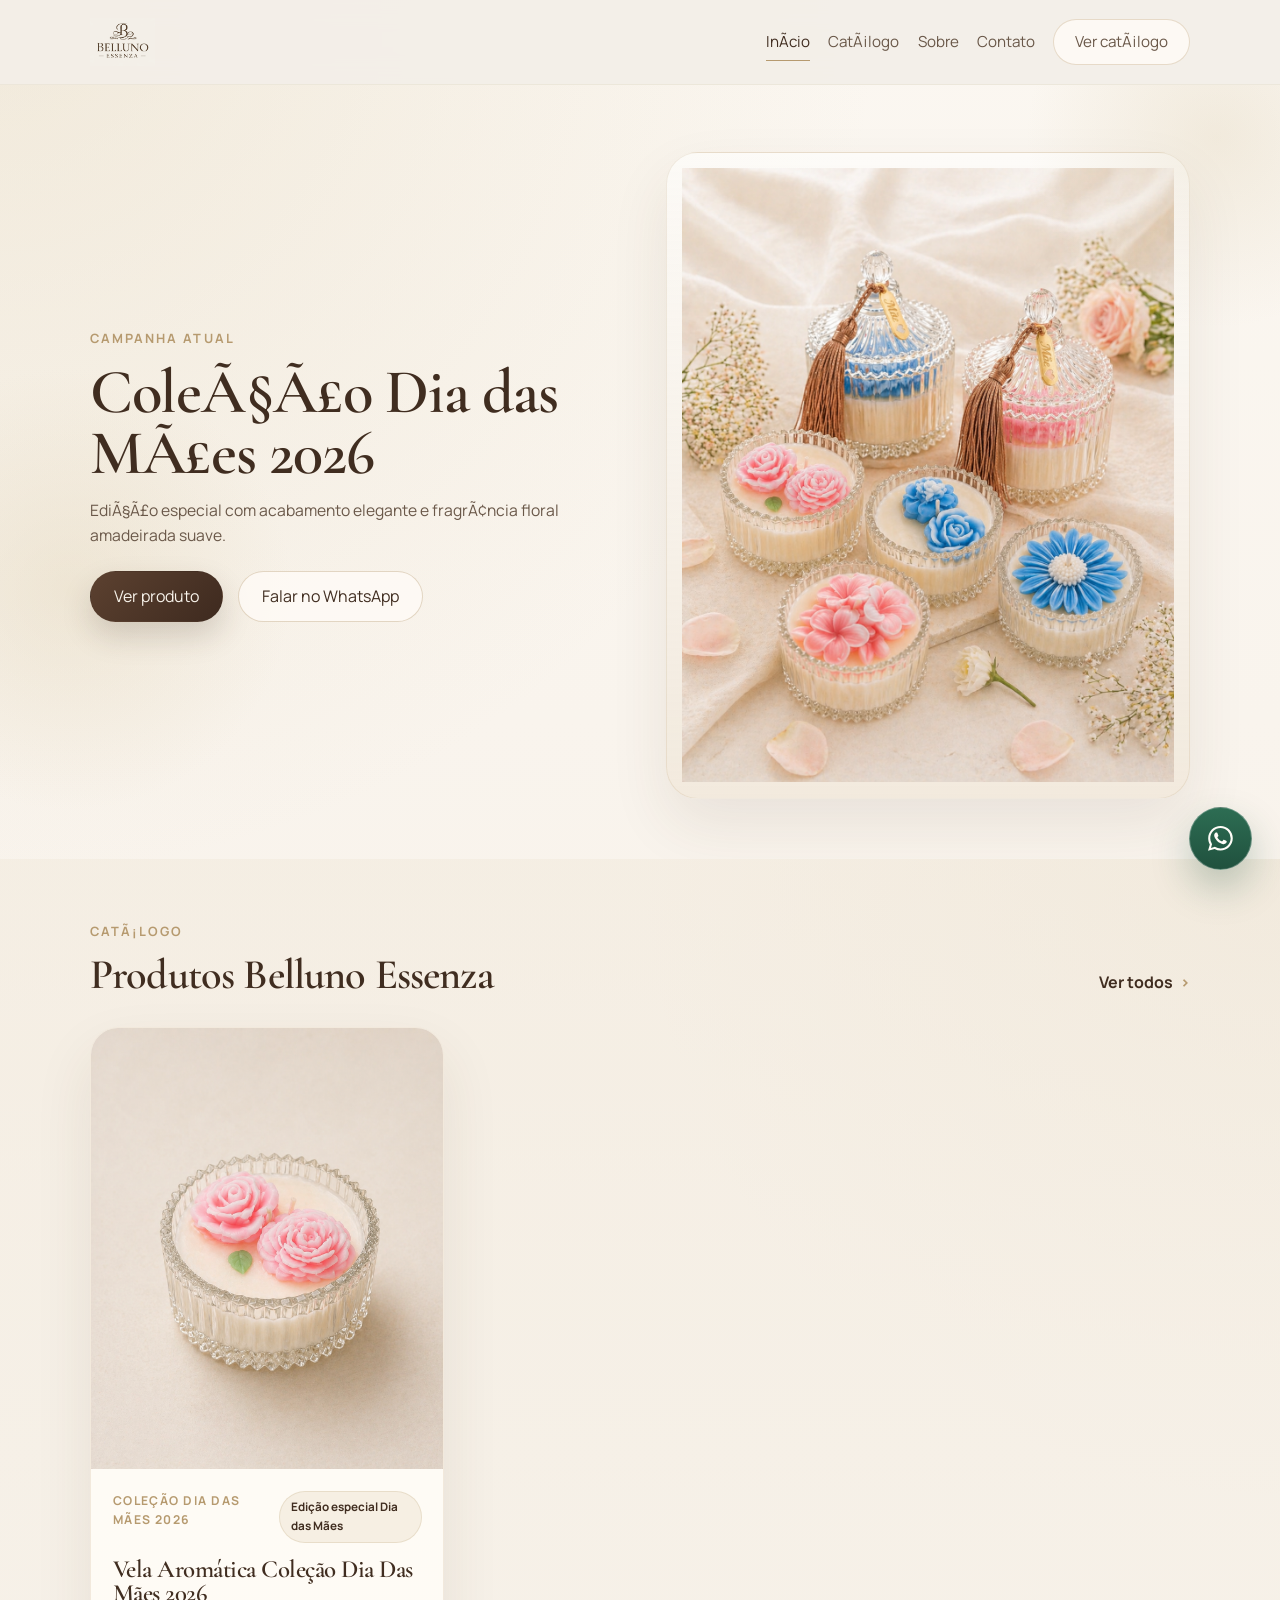
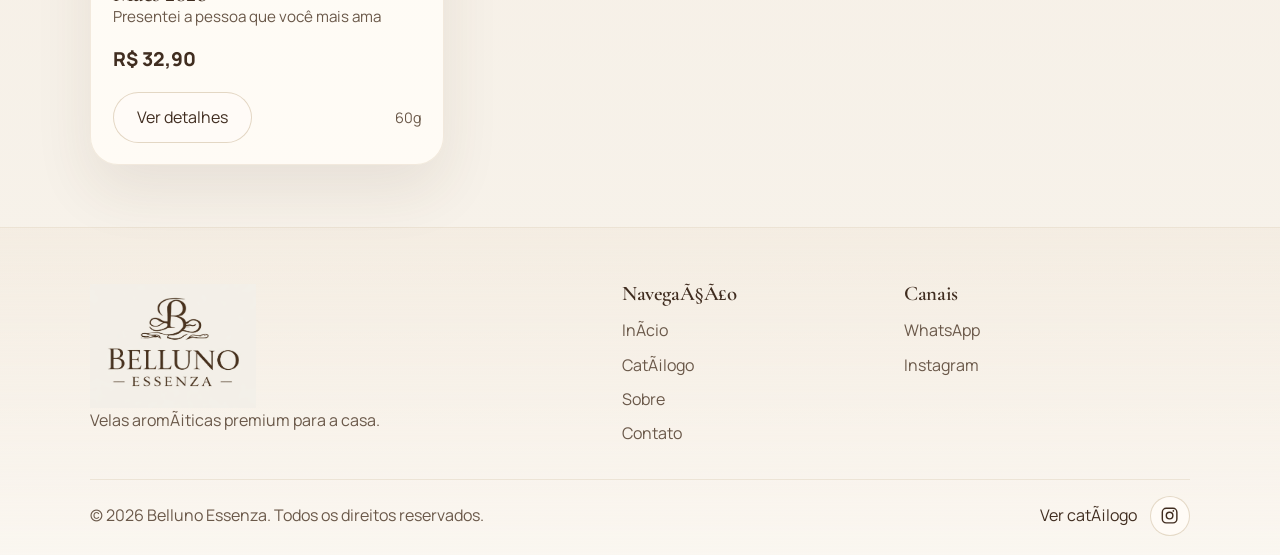
==== commit e33c2d9f: "Forca refresh de CSS no deploy com versao de cache" ====
--- a/index.html
+++ b/index.html
@@ -3,13 +3,13 @@
 <head>
   <meta charset="UTF-8">
   <meta name="viewport" content="width=device-width, initial-scale=1.0">
-  <title>Belluno Essenza | Velas aromáticas premium</title>
-  <meta name="description" content="Belluno Essenza: velas aromáticas premium com visual refinado para presentear e perfumar a casa.">
+  <title>Belluno Essenza | Velas aromÃ¡ticas premium</title>
+  <meta name="description" content="Belluno Essenza: velas aromÃ¡ticas premium com visual refinado para presentear e perfumar a casa.">
   <link rel="canonical" href="https://www.bellunoessenza.com.br/">
   <meta property="og:type" content="website">
   <meta property="og:site_name" content="Belluno Essenza">
-  <meta property="og:title" content="Belluno Essenza | Velas aromáticas premium">
-  <meta property="og:description" content="Coleções Belluno Essenza com estética elegante e fragrâncias marcantes.">
+  <meta property="og:title" content="Belluno Essenza | Velas aromÃ¡ticas premium">
+  <meta property="og:description" content="ColeÃ§Ãµes Belluno Essenza com estÃ©tica elegante e fragrÃ¢ncias marcantes.">
   <meta property="og:url" content="https://www.bellunoessenza.com.br/">
   <meta property="og:image" content="https://www.bellunoessenza.com.br/assets/produtos/colecao-dia-das-maes-belluno-essenza.png">
   <meta name="twitter:card" content="summary_large_image">
@@ -17,7 +17,7 @@
   <link rel="preconnect" href="https://fonts.googleapis.com">
   <link rel="preconnect" href="https://fonts.gstatic.com" crossorigin>
   <link href="https://fonts.googleapis.com/css2?family=Cormorant+Garamond:wght@400;500;600;700&family=Manrope:wght@400;500;600;700&display=swap" rel="stylesheet">
-  <link rel="stylesheet" href="style.css">
+  <link rel="stylesheet" href="style.css?v=20260428b">
   <script defer src="data/produtos-data.js"></script>
   <script defer src="main.js"></script>
   <script type="application/ld+json">
@@ -36,7 +36,7 @@
 <body data-page="home">
   <header class="site-header" id="site-header">
     <div class="container header-inner">
-      <a class="brand" href="index.html" aria-label="Belluno Essenza - página inicial">
+      <a class="brand" href="index.html" aria-label="Belluno Essenza - pÃ¡gina inicial">
         <img src="assets/branding/logo-principal.png" alt="Logo Belluno Essenza">
       </a>
       <button class="menu-toggle" type="button" aria-expanded="false" aria-controls="site-nav">
@@ -45,12 +45,12 @@
         <span></span>
         <span class="sr-only">Abrir menu</span>
       </button>
-      <nav class="site-nav" id="site-nav" aria-label="Navegação principal">
-        <a class="is-active" href="index.html">Início</a>
-        <a href="catalogo.html">Catálogo</a>
+      <nav class="site-nav" id="site-nav" aria-label="NavegaÃ§Ã£o principal">
+        <a class="is-active" href="index.html">InÃ­cio</a>
+        <a href="catalogo.html">CatÃ¡logo</a>
         <a href="sobre.html">Sobre</a>
         <a href="contato.html">Contato</a>
-        <a class="nav-cta" href="catalogo.html">Ver catálogo</a>
+        <a class="nav-cta" href="catalogo.html">Ver catÃ¡logo</a>
       </nav>
     </div>
   </header>
@@ -60,15 +60,15 @@
       <div class="container hero-grid">
         <div class="hero-copy reveal">
           <p class="eyebrow">Campanha atual</p>
-          <h1>Coleção Dia das Mães 2026</h1>
-          <p class="hero-lead">Edição especial com acabamento elegante e fragrância floral amadeirada suave.</p>
+          <h1>ColeÃ§Ã£o Dia das MÃ£es 2026</h1>
+          <p class="hero-lead">EdiÃ§Ã£o especial com acabamento elegante e fragrÃ¢ncia floral amadeirada suave.</p>
           <div class="hero-actions">
             <a class="button button-primary" href="produto.html?slug=vela-aromatica-belluno-essenza-dia-das-maes">Ver produto</a>
             <a
               class="button button-secondary"
               data-whatsapp-link
-              data-whatsapp-message="Olá! Tenho interesse na Coleção Dia das Mães 2026 da Belluno Essenza."
-              href="https://wa.me/5547997954557?text=Olá"
+              data-whatsapp-message="OlÃ¡! Tenho interesse na ColeÃ§Ã£o Dia das MÃ£es 2026 da Belluno Essenza."
+              href="https://wa.me/5547997954557?text=OlÃ¡"
               target="_blank"
               rel="noopener noreferrer"
             >Falar no WhatsApp</a>
@@ -76,7 +76,7 @@
         </div>
         <div class="hero-visual reveal">
           <div class="hero-image-frame">
-            <img src="assets/produtos/colecao-dia-das-maes-belluno-essenza.png" alt="Coleção Dia das Mães 2026 Belluno Essenza">
+            <img src="assets/produtos/colecao-dia-das-maes-belluno-essenza.png" alt="ColeÃ§Ã£o Dia das MÃ£es 2026 Belluno Essenza">
           </div>
         </div>
       </div>
@@ -86,7 +86,7 @@
       <div class="container">
         <div class="section-heading">
           <div>
-            <p class="eyebrow">Catálogo</p>
+            <p class="eyebrow">CatÃ¡logo</p>
             <h2>Produtos Belluno Essenza</h2>
           </div>
           <a class="text-link" href="catalogo.html">Ver todos</a>
@@ -102,13 +102,13 @@
         <a class="footer-brand" href="index.html">
           <img src="assets/branding/logo-principal.png" alt="Logo Belluno Essenza">
         </a>
-        <p>Velas aromáticas premium para a casa.</p>
+        <p>Velas aromÃ¡ticas premium para a casa.</p>
       </div>
       <div>
-        <h3>Navegação</h3>
+        <h3>NavegaÃ§Ã£o</h3>
         <ul>
-          <li><a href="index.html">Início</a></li>
-          <li><a href="catalogo.html">Catálogo</a></li>
+          <li><a href="index.html">InÃ­cio</a></li>
+          <li><a href="catalogo.html">CatÃ¡logo</a></li>
           <li><a href="sobre.html">Sobre</a></li>
           <li><a href="contato.html">Contato</a></li>
         </ul>
@@ -116,7 +116,7 @@
       <div>
         <h3>Canais</h3>
         <ul>
-          <li><a data-whatsapp-link href="https://wa.me/5547997954557?text=Olá" target="_blank" rel="noreferrer">WhatsApp</a></li>
+          <li><a data-whatsapp-link href="https://wa.me/5547997954557?text=OlÃ¡" target="_blank" rel="noreferrer">WhatsApp</a></li>
           <li><a href="https://instagram.com/belluno.essenza" target="_blank" rel="noopener noreferrer">Instagram</a></li>
         </ul>
       </div>
@@ -124,7 +124,7 @@
     <div class="container footer-bottom">
       <p>&copy; <span id="current-year"></span> Belluno Essenza. Todos os direitos reservados.</p>
       <div class="footer-bottom-links">
-        <a href="catalogo.html">Ver catálogo</a>
+        <a href="catalogo.html">Ver catÃ¡logo</a>
         <a class="footer-instagram-icon" href="https://instagram.com/belluno.essenza" target="_blank" rel="noopener noreferrer" aria-label="Instagram da Belluno Essenza">
           <svg viewBox="0 0 24 24" aria-hidden="true" fill="currentColor">
             <path d="M7.75 2h8.5A5.76 5.76 0 0 1 22 7.75v8.5A5.76 5.76 0 0 1 16.25 22h-8.5A5.76 5.76 0 0 1 2 16.25v-8.5A5.76 5.76 0 0 1 7.75 2Zm0 1.8A3.96 3.96 0 0 0 3.8 7.75v8.5a3.96 3.96 0 0 0 3.95 3.95h8.5a3.96 3.96 0 0 0 3.95-3.95v-8.5a3.96 3.96 0 0 0-3.95-3.95h-8.5Zm8.95 1.35a1.05 1.05 0 1 1 0 2.1 1.05 1.05 0 0 1 0-2.1ZM12 7a5 5 0 1 1 0 10 5 5 0 0 1 0-10Zm0 1.8a3.2 3.2 0 1 0 0 6.4 3.2 3.2 0 0 0 0-6.4Z"/>
@@ -135,3 +135,4 @@
   </footer>
 </body>
 </html>
+
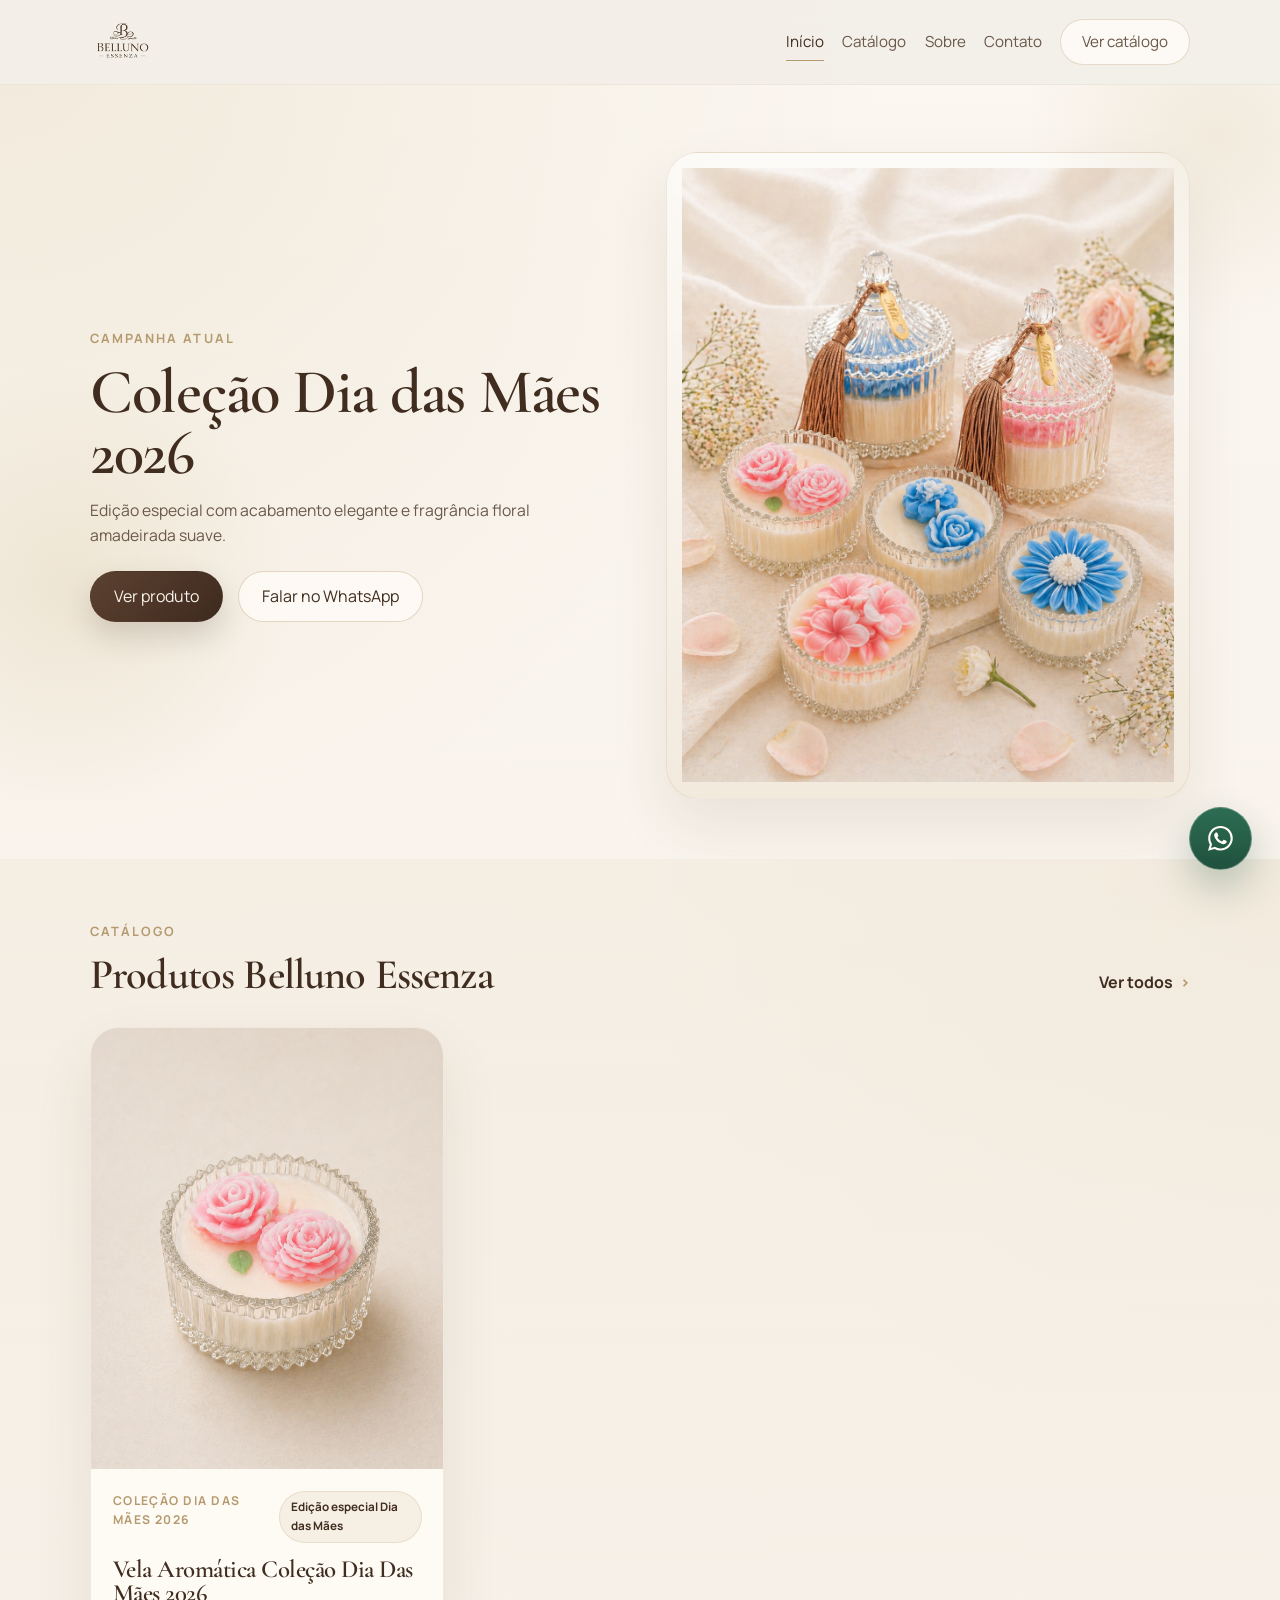
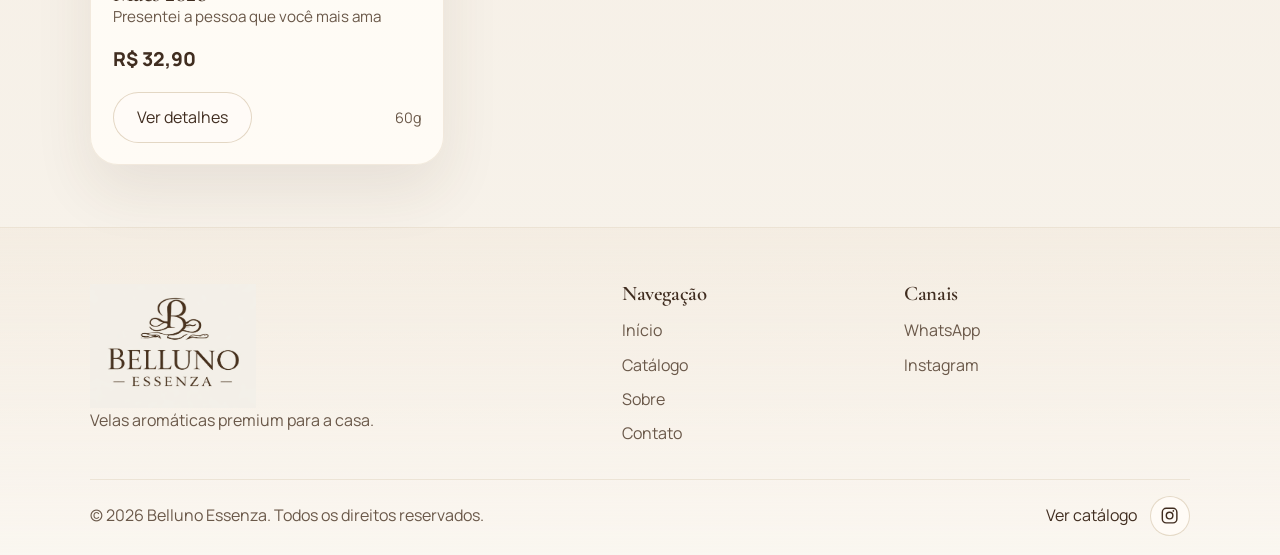
==== commit 17dd45a0: "Corrige codificacao UTF-8 e restaura acentos no frontend" ====
--- a/index.html
+++ b/index.html
@@ -3,13 +3,13 @@
 <head>
   <meta charset="UTF-8">
   <meta name="viewport" content="width=device-width, initial-scale=1.0">
-  <title>Belluno Essenza | Velas aromÃ¡ticas premium</title>
-  <meta name="description" content="Belluno Essenza: velas aromÃ¡ticas premium com visual refinado para presentear e perfumar a casa.">
+  <title>Belluno Essenza | Velas aromáticas premium</title>
+  <meta name="description" content="Belluno Essenza: velas aromáticas premium com visual refinado para presentear e perfumar a casa.">
   <link rel="canonical" href="https://www.bellunoessenza.com.br/">
   <meta property="og:type" content="website">
   <meta property="og:site_name" content="Belluno Essenza">
-  <meta property="og:title" content="Belluno Essenza | Velas aromÃ¡ticas premium">
-  <meta property="og:description" content="ColeÃ§Ãµes Belluno Essenza com estÃ©tica elegante e fragrÃ¢ncias marcantes.">
+  <meta property="og:title" content="Belluno Essenza | Velas aromáticas premium">
+  <meta property="og:description" content="Coleções Belluno Essenza com estética elegante e fragrâncias marcantes.">
   <meta property="og:url" content="https://www.bellunoessenza.com.br/">
   <meta property="og:image" content="https://www.bellunoessenza.com.br/assets/produtos/colecao-dia-das-maes-belluno-essenza.png">
   <meta name="twitter:card" content="summary_large_image">
@@ -36,7 +36,7 @@
 <body data-page="home">
   <header class="site-header" id="site-header">
     <div class="container header-inner">
-      <a class="brand" href="index.html" aria-label="Belluno Essenza - pÃ¡gina inicial">
+      <a class="brand" href="index.html" aria-label="Belluno Essenza - página inicial">
         <img src="assets/branding/logo-principal.png" alt="Logo Belluno Essenza">
       </a>
       <button class="menu-toggle" type="button" aria-expanded="false" aria-controls="site-nav">
@@ -45,12 +45,12 @@
         <span></span>
         <span class="sr-only">Abrir menu</span>
       </button>
-      <nav class="site-nav" id="site-nav" aria-label="NavegaÃ§Ã£o principal">
-        <a class="is-active" href="index.html">InÃ­cio</a>
-        <a href="catalogo.html">CatÃ¡logo</a>
+      <nav class="site-nav" id="site-nav" aria-label="Navegação principal">
+        <a class="is-active" href="index.html">Início</a>
+        <a href="catalogo.html">Catálogo</a>
         <a href="sobre.html">Sobre</a>
         <a href="contato.html">Contato</a>
-        <a class="nav-cta" href="catalogo.html">Ver catÃ¡logo</a>
+        <a class="nav-cta" href="catalogo.html">Ver catálogo</a>
       </nav>
     </div>
   </header>
@@ -60,15 +60,15 @@
       <div class="container hero-grid">
         <div class="hero-copy reveal">
           <p class="eyebrow">Campanha atual</p>
-          <h1>ColeÃ§Ã£o Dia das MÃ£es 2026</h1>
-          <p class="hero-lead">EdiÃ§Ã£o especial com acabamento elegante e fragrÃ¢ncia floral amadeirada suave.</p>
+          <h1>Coleção Dia das Mães 2026</h1>
+          <p class="hero-lead">Edição especial com acabamento elegante e fragrância floral amadeirada suave.</p>
           <div class="hero-actions">
             <a class="button button-primary" href="produto.html?slug=vela-aromatica-belluno-essenza-dia-das-maes">Ver produto</a>
             <a
               class="button button-secondary"
               data-whatsapp-link
-              data-whatsapp-message="OlÃ¡! Tenho interesse na ColeÃ§Ã£o Dia das MÃ£es 2026 da Belluno Essenza."
-              href="https://wa.me/5547997954557?text=OlÃ¡"
+              data-whatsapp-message="Olá! Tenho interesse na Coleção Dia das Mães 2026 da Belluno Essenza."
+              href="https://wa.me/5547997954557?text=Olá"
               target="_blank"
               rel="noopener noreferrer"
             >Falar no WhatsApp</a>
@@ -76,7 +76,7 @@
         </div>
         <div class="hero-visual reveal">
           <div class="hero-image-frame">
-            <img src="assets/produtos/colecao-dia-das-maes-belluno-essenza.png" alt="ColeÃ§Ã£o Dia das MÃ£es 2026 Belluno Essenza">
+            <img src="assets/produtos/colecao-dia-das-maes-belluno-essenza.png" alt="Coleção Dia das Mães 2026 Belluno Essenza">
           </div>
         </div>
       </div>
@@ -86,7 +86,7 @@
       <div class="container">
         <div class="section-heading">
           <div>
-            <p class="eyebrow">CatÃ¡logo</p>
+            <p class="eyebrow">Catálogo</p>
             <h2>Produtos Belluno Essenza</h2>
           </div>
           <a class="text-link" href="catalogo.html">Ver todos</a>
@@ -102,13 +102,13 @@
         <a class="footer-brand" href="index.html">
           <img src="assets/branding/logo-principal.png" alt="Logo Belluno Essenza">
         </a>
-        <p>Velas aromÃ¡ticas premium para a casa.</p>
+        <p>Velas aromáticas premium para a casa.</p>
       </div>
       <div>
-        <h3>NavegaÃ§Ã£o</h3>
+        <h3>Navegação</h3>
         <ul>
-          <li><a href="index.html">InÃ­cio</a></li>
-          <li><a href="catalogo.html">CatÃ¡logo</a></li>
+          <li><a href="index.html">Início</a></li>
+          <li><a href="catalogo.html">Catálogo</a></li>
           <li><a href="sobre.html">Sobre</a></li>
           <li><a href="contato.html">Contato</a></li>
         </ul>
@@ -116,7 +116,7 @@
       <div>
         <h3>Canais</h3>
         <ul>
-          <li><a data-whatsapp-link href="https://wa.me/5547997954557?text=OlÃ¡" target="_blank" rel="noreferrer">WhatsApp</a></li>
+          <li><a data-whatsapp-link href="https://wa.me/5547997954557?text=Olá" target="_blank" rel="noreferrer">WhatsApp</a></li>
           <li><a href="https://instagram.com/belluno.essenza" target="_blank" rel="noopener noreferrer">Instagram</a></li>
         </ul>
       </div>
@@ -124,7 +124,7 @@
     <div class="container footer-bottom">
       <p>&copy; <span id="current-year"></span> Belluno Essenza. Todos os direitos reservados.</p>
       <div class="footer-bottom-links">
-        <a href="catalogo.html">Ver catÃ¡logo</a>
+        <a href="catalogo.html">Ver catálogo</a>
         <a class="footer-instagram-icon" href="https://instagram.com/belluno.essenza" target="_blank" rel="noopener noreferrer" aria-label="Instagram da Belluno Essenza">
           <svg viewBox="0 0 24 24" aria-hidden="true" fill="currentColor">
             <path d="M7.75 2h8.5A5.76 5.76 0 0 1 22 7.75v8.5A5.76 5.76 0 0 1 16.25 22h-8.5A5.76 5.76 0 0 1 2 16.25v-8.5A5.76 5.76 0 0 1 7.75 2Zm0 1.8A3.96 3.96 0 0 0 3.8 7.75v8.5a3.96 3.96 0 0 0 3.95 3.95h8.5a3.96 3.96 0 0 0 3.95-3.95v-8.5a3.96 3.96 0 0 0-3.95-3.95h-8.5Zm8.95 1.35a1.05 1.05 0 1 1 0 2.1 1.05 1.05 0 0 1 0-2.1ZM12 7a5 5 0 1 1 0 10 5 5 0 0 1 0-10Zm0 1.8a3.2 3.2 0 1 0 0 6.4 3.2 3.2 0 0 0 0-6.4Z"/>
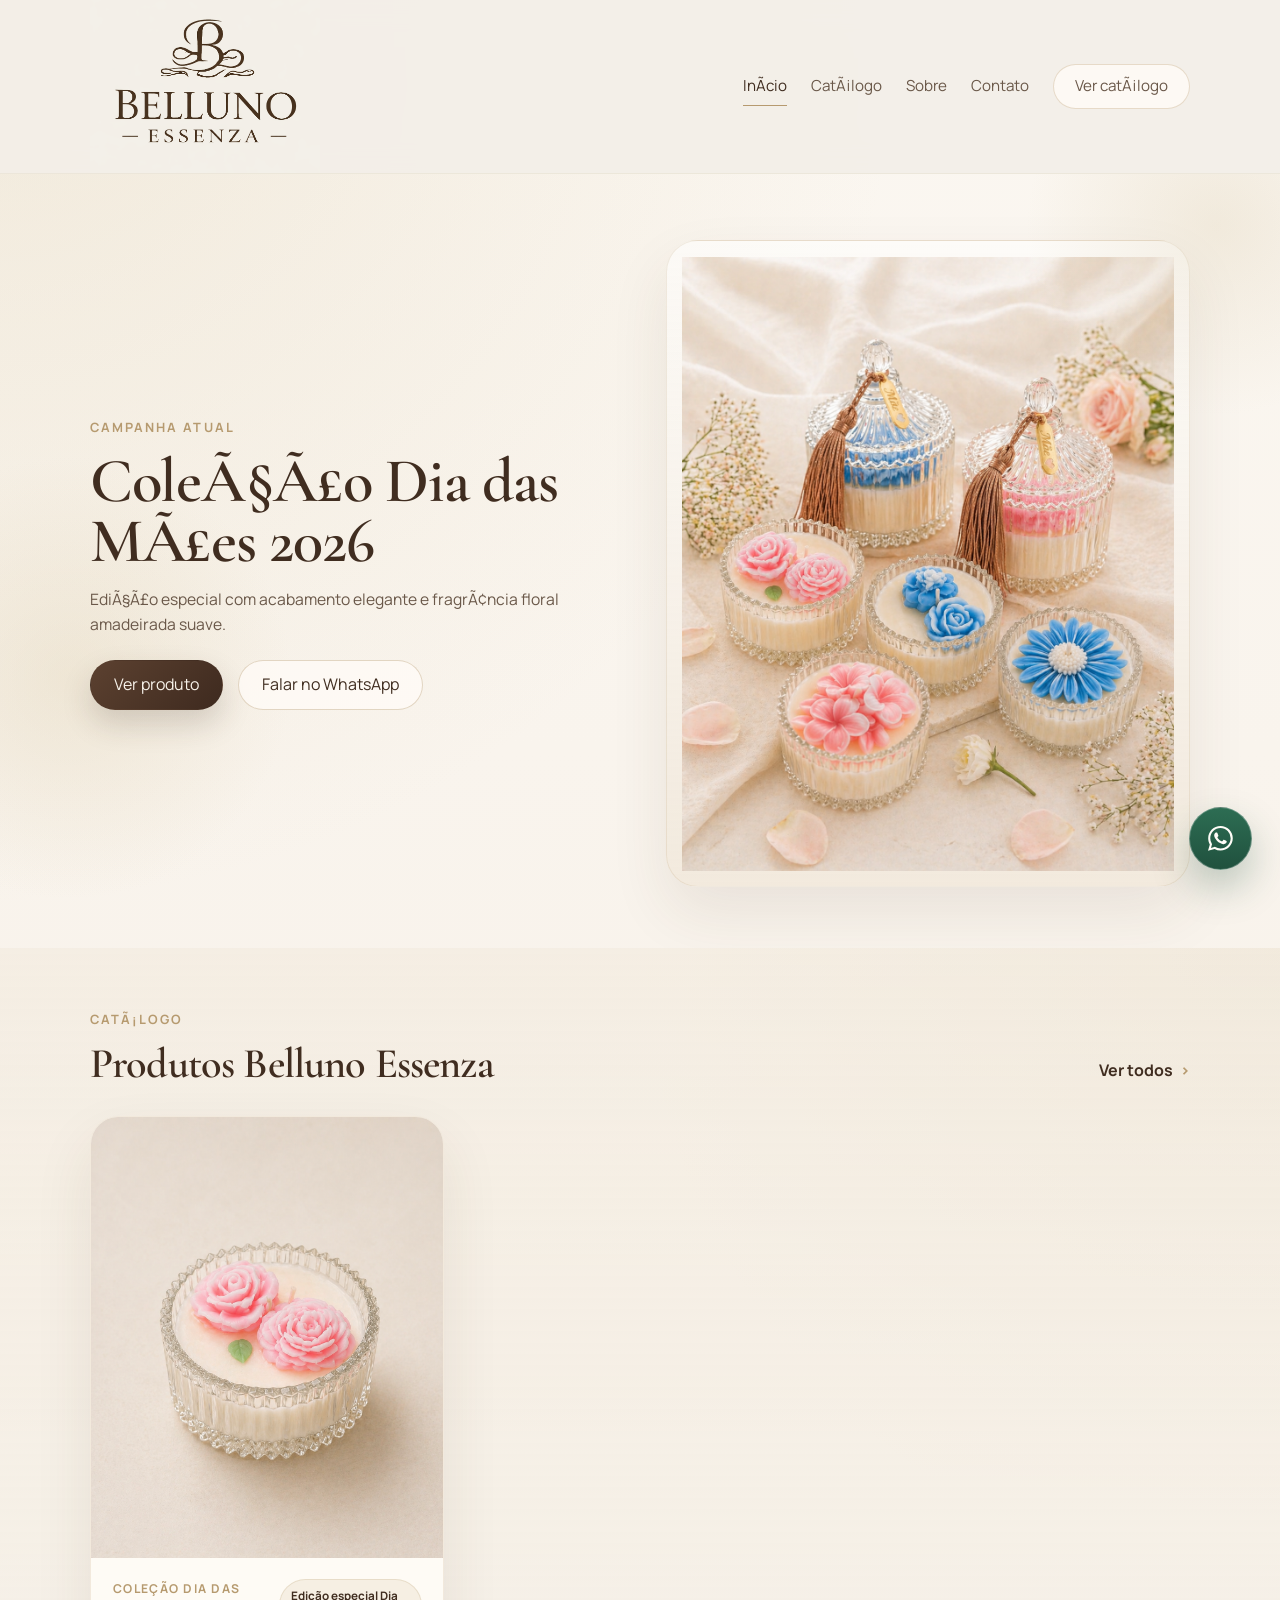
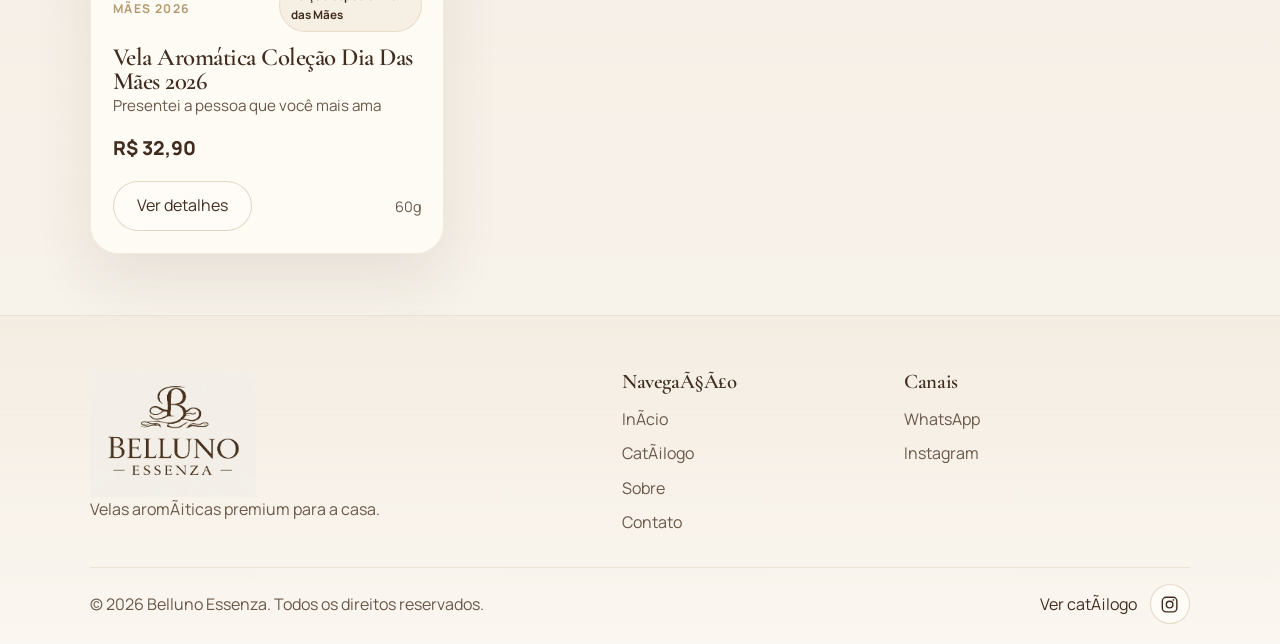
==== commit 39bc4b89: "Atualiza versao dos assets para forcar refresh de CSS e JS" ====
--- a/index.html
+++ b/index.html
@@ -3,13 +3,13 @@
 <head>
   <meta charset="UTF-8">
   <meta name="viewport" content="width=device-width, initial-scale=1.0">
-  <title>Belluno Essenza | Velas aromáticas premium</title>
-  <meta name="description" content="Belluno Essenza: velas aromáticas premium com visual refinado para presentear e perfumar a casa.">
+  <title>Belluno Essenza | Velas aromÃ¡ticas premium</title>
+  <meta name="description" content="Belluno Essenza: velas aromÃ¡ticas premium com visual refinado para presentear e perfumar a casa.">
   <link rel="canonical" href="https://www.bellunoessenza.com.br/">
   <meta property="og:type" content="website">
   <meta property="og:site_name" content="Belluno Essenza">
-  <meta property="og:title" content="Belluno Essenza | Velas aromáticas premium">
-  <meta property="og:description" content="Coleções Belluno Essenza com estética elegante e fragrâncias marcantes.">
+  <meta property="og:title" content="Belluno Essenza | Velas aromÃ¡ticas premium">
+  <meta property="og:description" content="ColeÃ§Ãµes Belluno Essenza com estÃ©tica elegante e fragrÃ¢ncias marcantes.">
   <meta property="og:url" content="https://www.bellunoessenza.com.br/">
   <meta property="og:image" content="https://www.bellunoessenza.com.br/assets/produtos/colecao-dia-das-maes-belluno-essenza.png">
   <meta name="twitter:card" content="summary_large_image">
@@ -17,9 +17,9 @@
   <link rel="preconnect" href="https://fonts.googleapis.com">
   <link rel="preconnect" href="https://fonts.gstatic.com" crossorigin>
   <link href="https://fonts.googleapis.com/css2?family=Cormorant+Garamond:wght@400;500;600;700&family=Manrope:wght@400;500;600;700&display=swap" rel="stylesheet">
-  <link rel="stylesheet" href="style.css?v=20260428b">
+  <link rel="stylesheet" href="style.css?v=20260428c">
   <script defer src="data/produtos-data.js"></script>
-  <script defer src="main.js"></script>
+  <script defer src="main.js?v=20260428c"></script>
   <script type="application/ld+json">
     {
       "@context": "https://schema.org",
@@ -36,7 +36,7 @@
 <body data-page="home">
   <header class="site-header" id="site-header">
     <div class="container header-inner">
-      <a class="brand" href="index.html" aria-label="Belluno Essenza - página inicial">
+      <a class="brand" href="index.html" aria-label="Belluno Essenza - pÃ¡gina inicial">
         <img src="assets/branding/logo-principal.png" alt="Logo Belluno Essenza">
       </a>
       <button class="menu-toggle" type="button" aria-expanded="false" aria-controls="site-nav">
@@ -45,12 +45,12 @@
         <span></span>
         <span class="sr-only">Abrir menu</span>
       </button>
-      <nav class="site-nav" id="site-nav" aria-label="Navegação principal">
-        <a class="is-active" href="index.html">Início</a>
-        <a href="catalogo.html">Catálogo</a>
+      <nav class="site-nav" id="site-nav" aria-label="NavegaÃ§Ã£o principal">
+        <a class="is-active" href="index.html">InÃ­cio</a>
+        <a href="catalogo.html">CatÃ¡logo</a>
         <a href="sobre.html">Sobre</a>
         <a href="contato.html">Contato</a>
-        <a class="nav-cta" href="catalogo.html">Ver catálogo</a>
+        <a class="nav-cta" href="catalogo.html">Ver catÃ¡logo</a>
       </nav>
     </div>
   </header>
@@ -60,15 +60,15 @@
       <div class="container hero-grid">
         <div class="hero-copy reveal">
           <p class="eyebrow">Campanha atual</p>
-          <h1>Coleção Dia das Mães 2026</h1>
-          <p class="hero-lead">Edição especial com acabamento elegante e fragrância floral amadeirada suave.</p>
+          <h1>ColeÃ§Ã£o Dia das MÃ£es 2026</h1>
+          <p class="hero-lead">EdiÃ§Ã£o especial com acabamento elegante e fragrÃ¢ncia floral amadeirada suave.</p>
           <div class="hero-actions">
             <a class="button button-primary" href="produto.html?slug=vela-aromatica-belluno-essenza-dia-das-maes">Ver produto</a>
             <a
               class="button button-secondary"
               data-whatsapp-link
-              data-whatsapp-message="Olá! Tenho interesse na Coleção Dia das Mães 2026 da Belluno Essenza."
-              href="https://wa.me/5547997954557?text=Olá"
+              data-whatsapp-message="OlÃ¡! Tenho interesse na ColeÃ§Ã£o Dia das MÃ£es 2026 da Belluno Essenza."
+              href="https://wa.me/5547997954557?text=OlÃ¡"
               target="_blank"
               rel="noopener noreferrer"
             >Falar no WhatsApp</a>
@@ -76,7 +76,7 @@
         </div>
         <div class="hero-visual reveal">
           <div class="hero-image-frame">
-            <img src="assets/produtos/colecao-dia-das-maes-belluno-essenza.png" alt="Coleção Dia das Mães 2026 Belluno Essenza">
+            <img src="assets/produtos/colecao-dia-das-maes-belluno-essenza.png" alt="ColeÃ§Ã£o Dia das MÃ£es 2026 Belluno Essenza">
           </div>
         </div>
       </div>
@@ -86,7 +86,7 @@
       <div class="container">
         <div class="section-heading">
           <div>
-            <p class="eyebrow">Catálogo</p>
+            <p class="eyebrow">CatÃ¡logo</p>
             <h2>Produtos Belluno Essenza</h2>
           </div>
           <a class="text-link" href="catalogo.html">Ver todos</a>
@@ -102,13 +102,13 @@
         <a class="footer-brand" href="index.html">
           <img src="assets/branding/logo-principal.png" alt="Logo Belluno Essenza">
         </a>
-        <p>Velas aromáticas premium para a casa.</p>
+        <p>Velas aromÃ¡ticas premium para a casa.</p>
       </div>
       <div>
-        <h3>Navegação</h3>
+        <h3>NavegaÃ§Ã£o</h3>
         <ul>
-          <li><a href="index.html">Início</a></li>
-          <li><a href="catalogo.html">Catálogo</a></li>
+          <li><a href="index.html">InÃ­cio</a></li>
+          <li><a href="catalogo.html">CatÃ¡logo</a></li>
           <li><a href="sobre.html">Sobre</a></li>
           <li><a href="contato.html">Contato</a></li>
         </ul>
@@ -116,7 +116,7 @@
       <div>
         <h3>Canais</h3>
         <ul>
-          <li><a data-whatsapp-link href="https://wa.me/5547997954557?text=Olá" target="_blank" rel="noreferrer">WhatsApp</a></li>
+          <li><a data-whatsapp-link href="https://wa.me/5547997954557?text=OlÃ¡" target="_blank" rel="noreferrer">WhatsApp</a></li>
           <li><a href="https://instagram.com/belluno.essenza" target="_blank" rel="noopener noreferrer">Instagram</a></li>
         </ul>
       </div>
@@ -124,7 +124,7 @@
     <div class="container footer-bottom">
       <p>&copy; <span id="current-year"></span> Belluno Essenza. Todos os direitos reservados.</p>
       <div class="footer-bottom-links">
-        <a href="catalogo.html">Ver catálogo</a>
+        <a href="catalogo.html">Ver catÃ¡logo</a>
         <a class="footer-instagram-icon" href="https://instagram.com/belluno.essenza" target="_blank" rel="noopener noreferrer" aria-label="Instagram da Belluno Essenza">
           <svg viewBox="0 0 24 24" aria-hidden="true" fill="currentColor">
             <path d="M7.75 2h8.5A5.76 5.76 0 0 1 22 7.75v8.5A5.76 5.76 0 0 1 16.25 22h-8.5A5.76 5.76 0 0 1 2 16.25v-8.5A5.76 5.76 0 0 1 7.75 2Zm0 1.8A3.96 3.96 0 0 0 3.8 7.75v8.5a3.96 3.96 0 0 0 3.95 3.95h8.5a3.96 3.96 0 0 0 3.95-3.95v-8.5a3.96 3.96 0 0 0-3.95-3.95h-8.5Zm8.95 1.35a1.05 1.05 0 1 1 0 2.1 1.05 1.05 0 0 1 0-2.1ZM12 7a5 5 0 1 1 0 10 5 5 0 0 1 0-10Zm0 1.8a3.2 3.2 0 1 0 0 6.4 3.2 3.2 0 0 0 0-6.4Z"/>
@@ -136,3 +136,4 @@
 </body>
 </html>
 
+
--- a/style.css
+++ b/style.css
@@ -159,7 +159,7 @@
   background: rgba(243, 239, 232, 0.94);
   backdrop-filter: blur(12px);
   border-bottom: 1px solid rgba(207, 189, 149, 0.16);
-  transition: background-color var(--transition), box-shadow var(--transition), border-color var(--transition);
+  transition: transform 280ms ease, background-color var(--transition), box-shadow var(--transition), border-color var(--transition);
 }
 
 .site-header.is-scrolled {
@@ -169,12 +169,16 @@
   border-bottom: 1px solid rgba(207, 189, 149, 0.24);
 }
 
+.site-header.is-hidden {
+  transform: translateY(-110%);
+}
+
 .header-inner {
   display: flex;
   align-items: center;
   justify-content: space-between;
-  gap: 1.3rem;
-  min-height: 5.25rem;
+  gap: 2rem;
+  min-height: 5.8rem;
 }
 
 .brand {
@@ -183,9 +187,8 @@
 }
 
 .brand img {
-  width: auto;
-  max-width: 232px;
-  height: clamp(44px, 3.8vw, 62px);
+  width: clamp(150px, 18vw, 238px);
+  height: auto;
 }
 
 .footer-brand img {
@@ -196,7 +199,7 @@
 .site-nav {
   display: flex;
   align-items: center;
-  gap: 1.15rem;
+  gap: 1.5rem;
   font-size: 0.95rem;
 }
 
@@ -1462,11 +1465,6 @@
 }
 
 @media (max-width: 900px) {
-  .brand img {
-    max-width: 198px;
-    height: clamp(38px, 8vw, 52px);
-  }
-
   .hero-home .hero-visual {
     order: -1;
   }
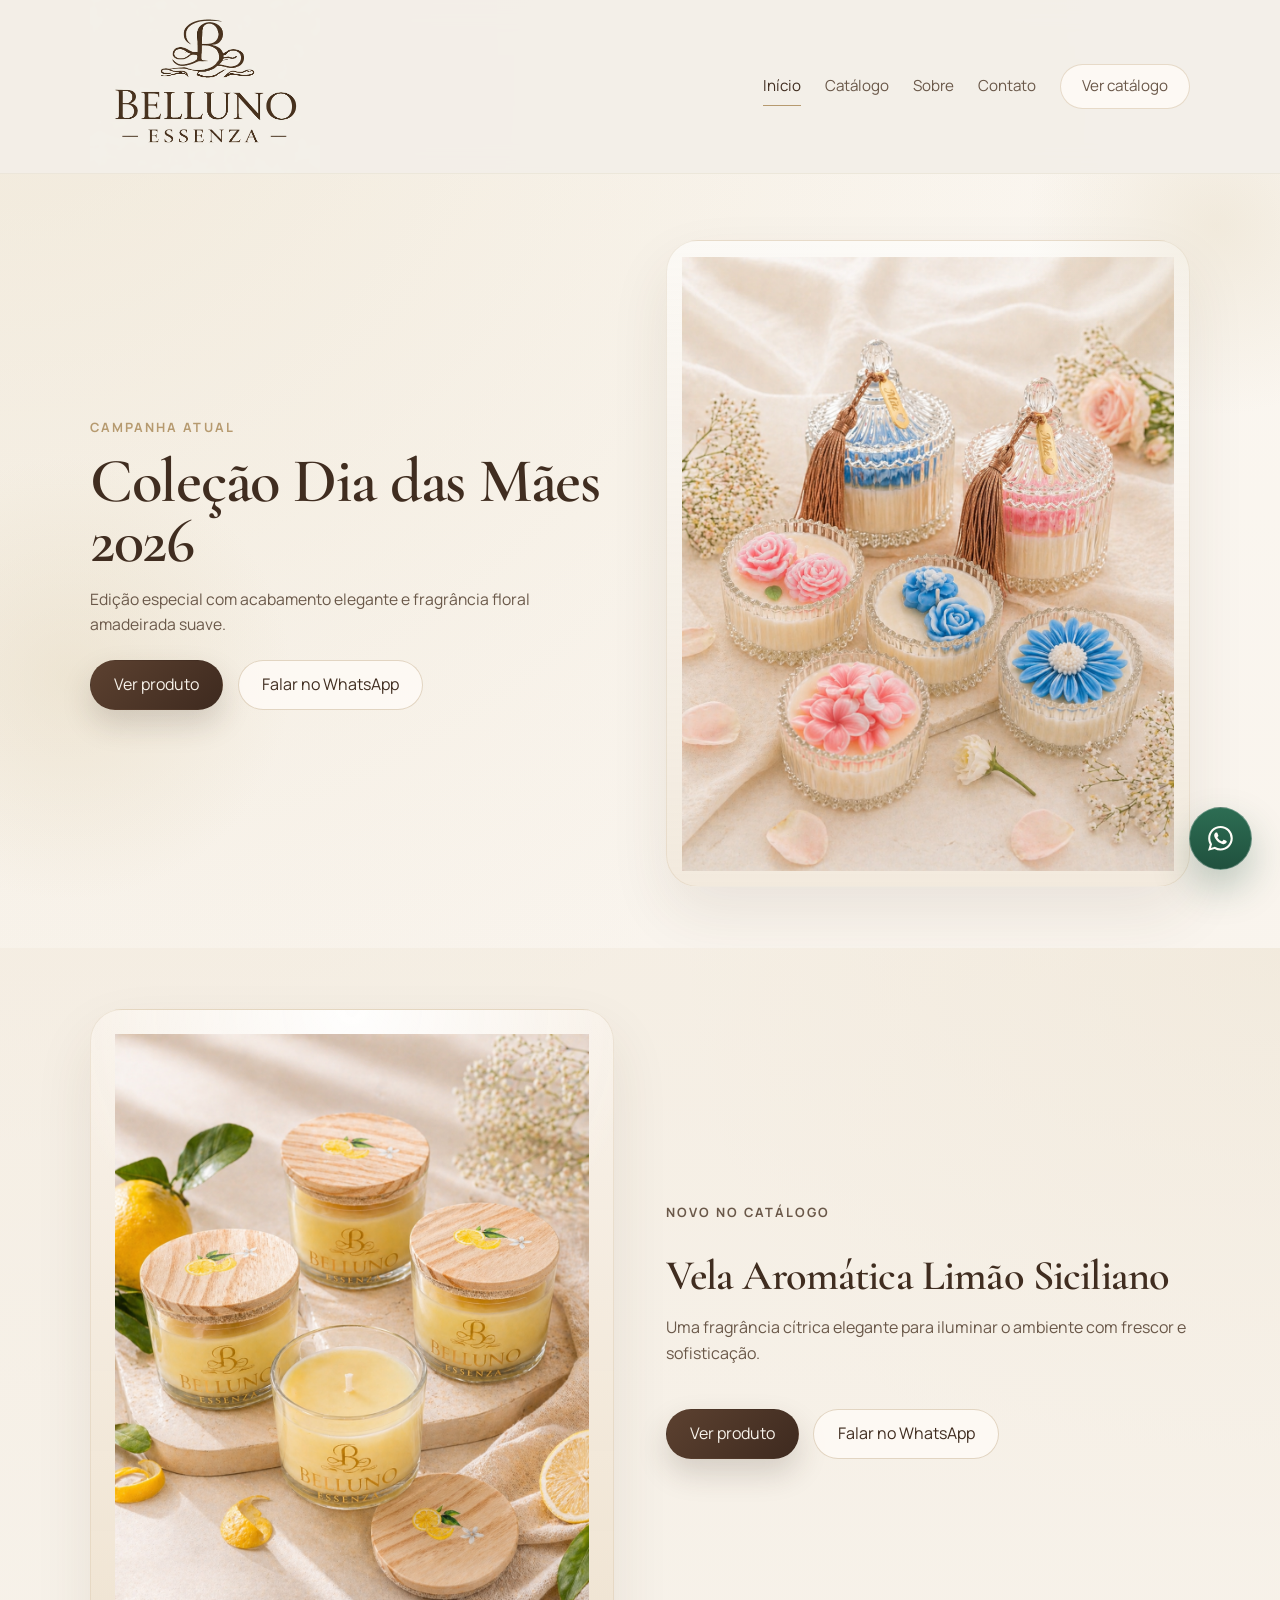
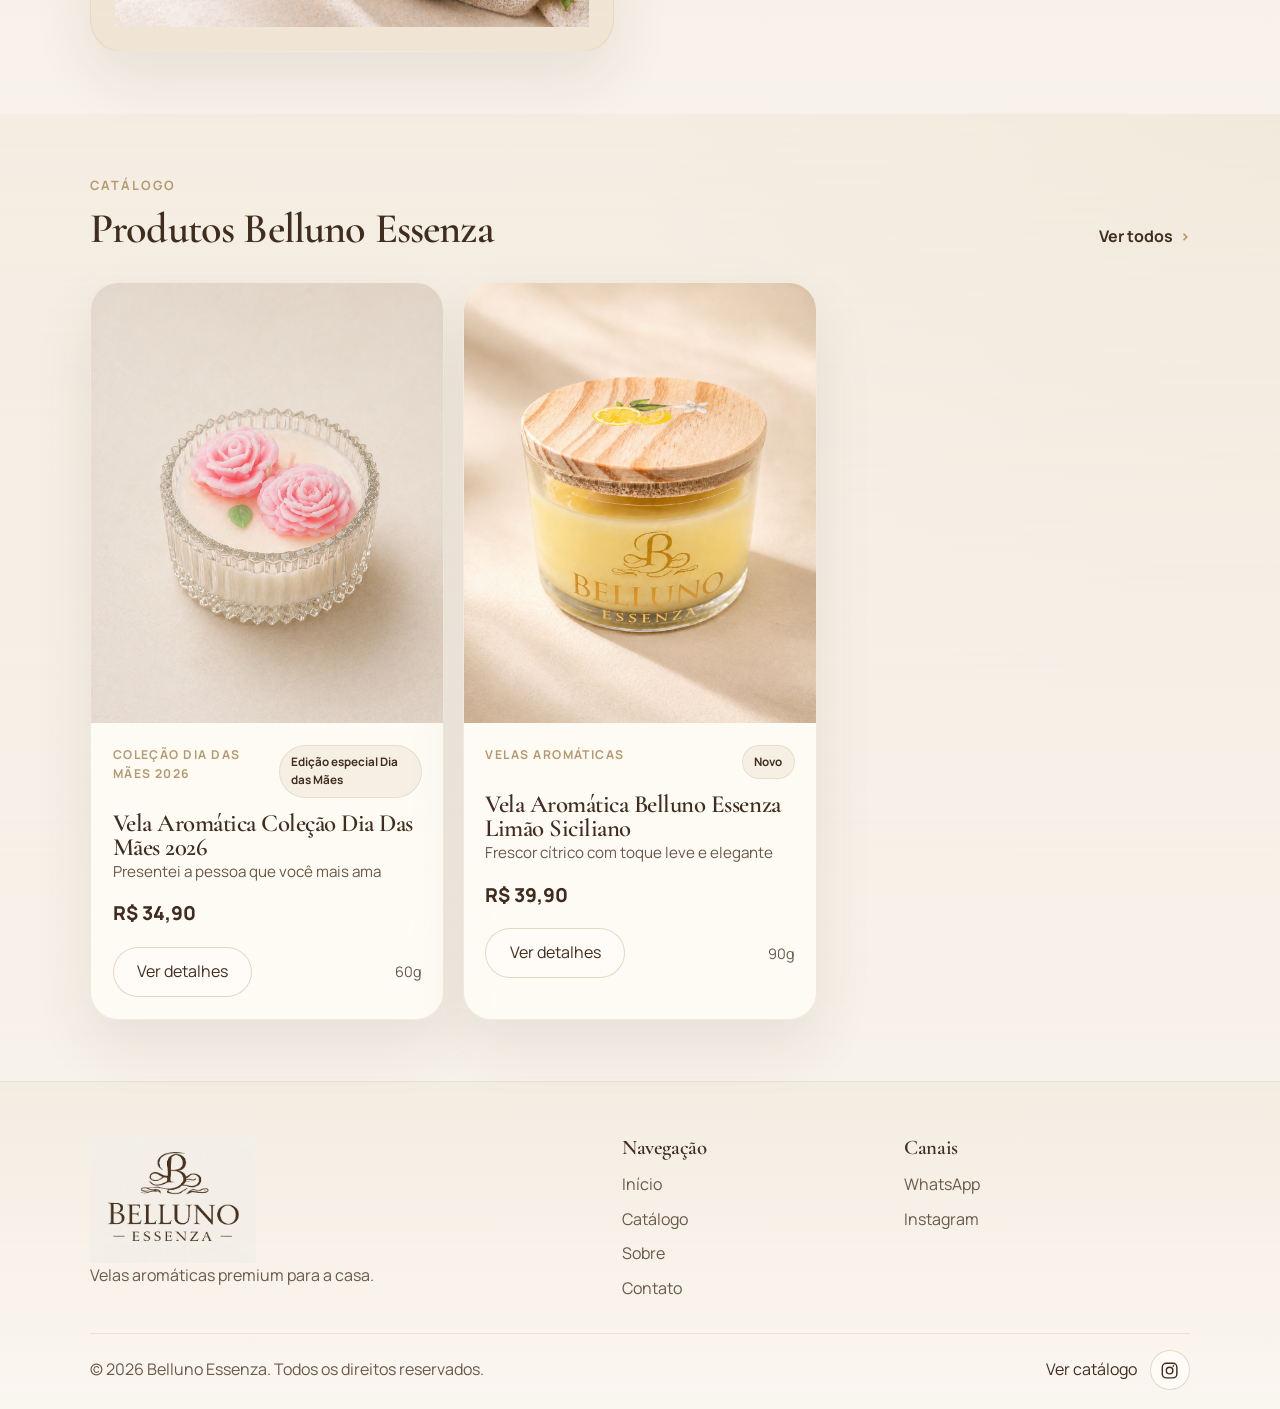
==== commit 4cc8d517: "Corrige acentuacao e adiciona produto ativo Limao Siciliano" ====
--- a/index.html
+++ b/index.html
@@ -3,13 +3,13 @@
 <head>
   <meta charset="UTF-8">
   <meta name="viewport" content="width=device-width, initial-scale=1.0">
-  <title>Belluno Essenza | Velas aromÃ¡ticas premium</title>
-  <meta name="description" content="Belluno Essenza: velas aromÃ¡ticas premium com visual refinado para presentear e perfumar a casa.">
+  <title>Belluno Essenza | Velas aromáticas premium</title>
+  <meta name="description" content="Belluno Essenza: velas aromáticas premium com visual refinado para presentear e perfumar a casa.">
   <link rel="canonical" href="https://www.bellunoessenza.com.br/">
   <meta property="og:type" content="website">
   <meta property="og:site_name" content="Belluno Essenza">
-  <meta property="og:title" content="Belluno Essenza | Velas aromÃ¡ticas premium">
-  <meta property="og:description" content="ColeÃ§Ãµes Belluno Essenza com estÃ©tica elegante e fragrÃ¢ncias marcantes.">
+  <meta property="og:title" content="Belluno Essenza | Velas aromáticas premium">
+  <meta property="og:description" content="Coleções Belluno Essenza com estética elegante e fragrâncias marcantes.">
   <meta property="og:url" content="https://www.bellunoessenza.com.br/">
   <meta property="og:image" content="https://www.bellunoessenza.com.br/assets/produtos/colecao-dia-das-maes-belluno-essenza.png">
   <meta name="twitter:card" content="summary_large_image">
@@ -36,7 +36,7 @@
 <body data-page="home">
   <header class="site-header" id="site-header">
     <div class="container header-inner">
-      <a class="brand" href="index.html" aria-label="Belluno Essenza - pÃ¡gina inicial">
+      <a class="brand" href="index.html" aria-label="Belluno Essenza - página inicial">
         <img src="assets/branding/logo-principal.png" alt="Logo Belluno Essenza">
       </a>
       <button class="menu-toggle" type="button" aria-expanded="false" aria-controls="site-nav">
@@ -45,12 +45,12 @@
         <span></span>
         <span class="sr-only">Abrir menu</span>
       </button>
-      <nav class="site-nav" id="site-nav" aria-label="NavegaÃ§Ã£o principal">
-        <a class="is-active" href="index.html">InÃ­cio</a>
-        <a href="catalogo.html">CatÃ¡logo</a>
+      <nav class="site-nav" id="site-nav" aria-label="Navegação principal">
+        <a class="is-active" href="index.html">Início</a>
+        <a href="catalogo.html">Catálogo</a>
         <a href="sobre.html">Sobre</a>
         <a href="contato.html">Contato</a>
-        <a class="nav-cta" href="catalogo.html">Ver catÃ¡logo</a>
+        <a class="nav-cta" href="catalogo.html">Ver catálogo</a>
       </nav>
     </div>
   </header>
@@ -60,15 +60,15 @@
       <div class="container hero-grid">
         <div class="hero-copy reveal">
           <p class="eyebrow">Campanha atual</p>
-          <h1>ColeÃ§Ã£o Dia das MÃ£es 2026</h1>
-          <p class="hero-lead">EdiÃ§Ã£o especial com acabamento elegante e fragrÃ¢ncia floral amadeirada suave.</p>
+          <h1>Coleção Dia das Mães 2026</h1>
+          <p class="hero-lead">Edição especial com acabamento elegante e fragrância floral amadeirada suave.</p>
           <div class="hero-actions">
             <a class="button button-primary" href="produto.html?slug=vela-aromatica-belluno-essenza-dia-das-maes">Ver produto</a>
             <a
               class="button button-secondary"
               data-whatsapp-link
-              data-whatsapp-message="OlÃ¡! Tenho interesse na ColeÃ§Ã£o Dia das MÃ£es 2026 da Belluno Essenza."
-              href="https://wa.me/5547997954557?text=OlÃ¡"
+              data-whatsapp-message="Olá! Tenho interesse na Coleção Dia das Mães 2026 da Belluno Essenza."
+              href="https://wa.me/5547997954557?text=Olá"
               target="_blank"
               rel="noopener noreferrer"
             >Falar no WhatsApp</a>
@@ -76,7 +76,31 @@
         </div>
         <div class="hero-visual reveal">
           <div class="hero-image-frame">
-            <img src="assets/produtos/colecao-dia-das-maes-belluno-essenza.png" alt="ColeÃ§Ã£o Dia das MÃ£es 2026 Belluno Essenza">
+            <img src="assets/produtos/colecao-dia-das-maes-belluno-essenza.png" alt="Coleção Dia das Mães 2026 Belluno Essenza">
+          </div>
+        </div>
+      </div>
+    </section>
+
+    <section class="section section-soft" id="colecao-limao-siciliano">
+      <div class="container split-layout">
+        <div class="split-media split-media-collection reveal">
+          <img src="assets/produtos/colecao-limao-siciliano-belluno-essenza.png" alt="Coleção Limão Siciliano Belluno Essenza">
+        </div>
+        <div class="split-copy reveal">
+          <p class="eyebrow">Novo no catálogo</p>
+          <h2>Vela Aromática Limão Siciliano</h2>
+          <p>Uma fragrância cítrica elegante para iluminar o ambiente com frescor e sofisticação.</p>
+          <div class="hero-actions">
+            <a class="button button-primary" href="produto.html?slug=vela-aromatica-belluno-limao-siciliano">Ver produto</a>
+            <a
+              class="button button-secondary"
+              data-whatsapp-link
+              data-whatsapp-message="Olá! Tenho interesse na Vela Aromática Belluno Essenza Limão Siciliano."
+              href="https://wa.me/5547997954557?text=Olá"
+              target="_blank"
+              rel="noopener noreferrer"
+            >Falar no WhatsApp</a>
           </div>
         </div>
       </div>
@@ -86,7 +110,7 @@
       <div class="container">
         <div class="section-heading">
           <div>
-            <p class="eyebrow">CatÃ¡logo</p>
+            <p class="eyebrow">Catálogo</p>
             <h2>Produtos Belluno Essenza</h2>
           </div>
           <a class="text-link" href="catalogo.html">Ver todos</a>
@@ -102,13 +126,13 @@
         <a class="footer-brand" href="index.html">
           <img src="assets/branding/logo-principal.png" alt="Logo Belluno Essenza">
         </a>
-        <p>Velas aromÃ¡ticas premium para a casa.</p>
+        <p>Velas aromáticas premium para a casa.</p>
       </div>
       <div>
-        <h3>NavegaÃ§Ã£o</h3>
+        <h3>Navegação</h3>
         <ul>
-          <li><a href="index.html">InÃ­cio</a></li>
-          <li><a href="catalogo.html">CatÃ¡logo</a></li>
+          <li><a href="index.html">Início</a></li>
+          <li><a href="catalogo.html">Catálogo</a></li>
           <li><a href="sobre.html">Sobre</a></li>
           <li><a href="contato.html">Contato</a></li>
         </ul>
@@ -116,7 +140,7 @@
       <div>
         <h3>Canais</h3>
         <ul>
-          <li><a data-whatsapp-link href="https://wa.me/5547997954557?text=OlÃ¡" target="_blank" rel="noreferrer">WhatsApp</a></li>
+          <li><a data-whatsapp-link href="https://wa.me/5547997954557?text=Olá" target="_blank" rel="noreferrer">WhatsApp</a></li>
           <li><a href="https://instagram.com/belluno.essenza" target="_blank" rel="noopener noreferrer">Instagram</a></li>
         </ul>
       </div>
@@ -124,7 +148,7 @@
     <div class="container footer-bottom">
       <p>&copy; <span id="current-year"></span> Belluno Essenza. Todos os direitos reservados.</p>
       <div class="footer-bottom-links">
-        <a href="catalogo.html">Ver catÃ¡logo</a>
+        <a href="catalogo.html">Ver catálogo</a>
         <a class="footer-instagram-icon" href="https://instagram.com/belluno.essenza" target="_blank" rel="noopener noreferrer" aria-label="Instagram da Belluno Essenza">
           <svg viewBox="0 0 24 24" aria-hidden="true" fill="currentColor">
             <path d="M7.75 2h8.5A5.76 5.76 0 0 1 22 7.75v8.5A5.76 5.76 0 0 1 16.25 22h-8.5A5.76 5.76 0 0 1 2 16.25v-8.5A5.76 5.76 0 0 1 7.75 2Zm0 1.8A3.96 3.96 0 0 0 3.8 7.75v8.5a3.96 3.96 0 0 0 3.95 3.95h8.5a3.96 3.96 0 0 0 3.95-3.95v-8.5a3.96 3.96 0 0 0-3.95-3.95h-8.5Zm8.95 1.35a1.05 1.05 0 1 1 0 2.1 1.05 1.05 0 0 1 0-2.1ZM12 7a5 5 0 1 1 0 10 5 5 0 0 1 0-10Zm0 1.8a3.2 3.2 0 1 0 0 6.4 3.2 3.2 0 0 0 0-6.4Z"/>
@@ -136,4 +160,3 @@
 </body>
 </html>
 
-
